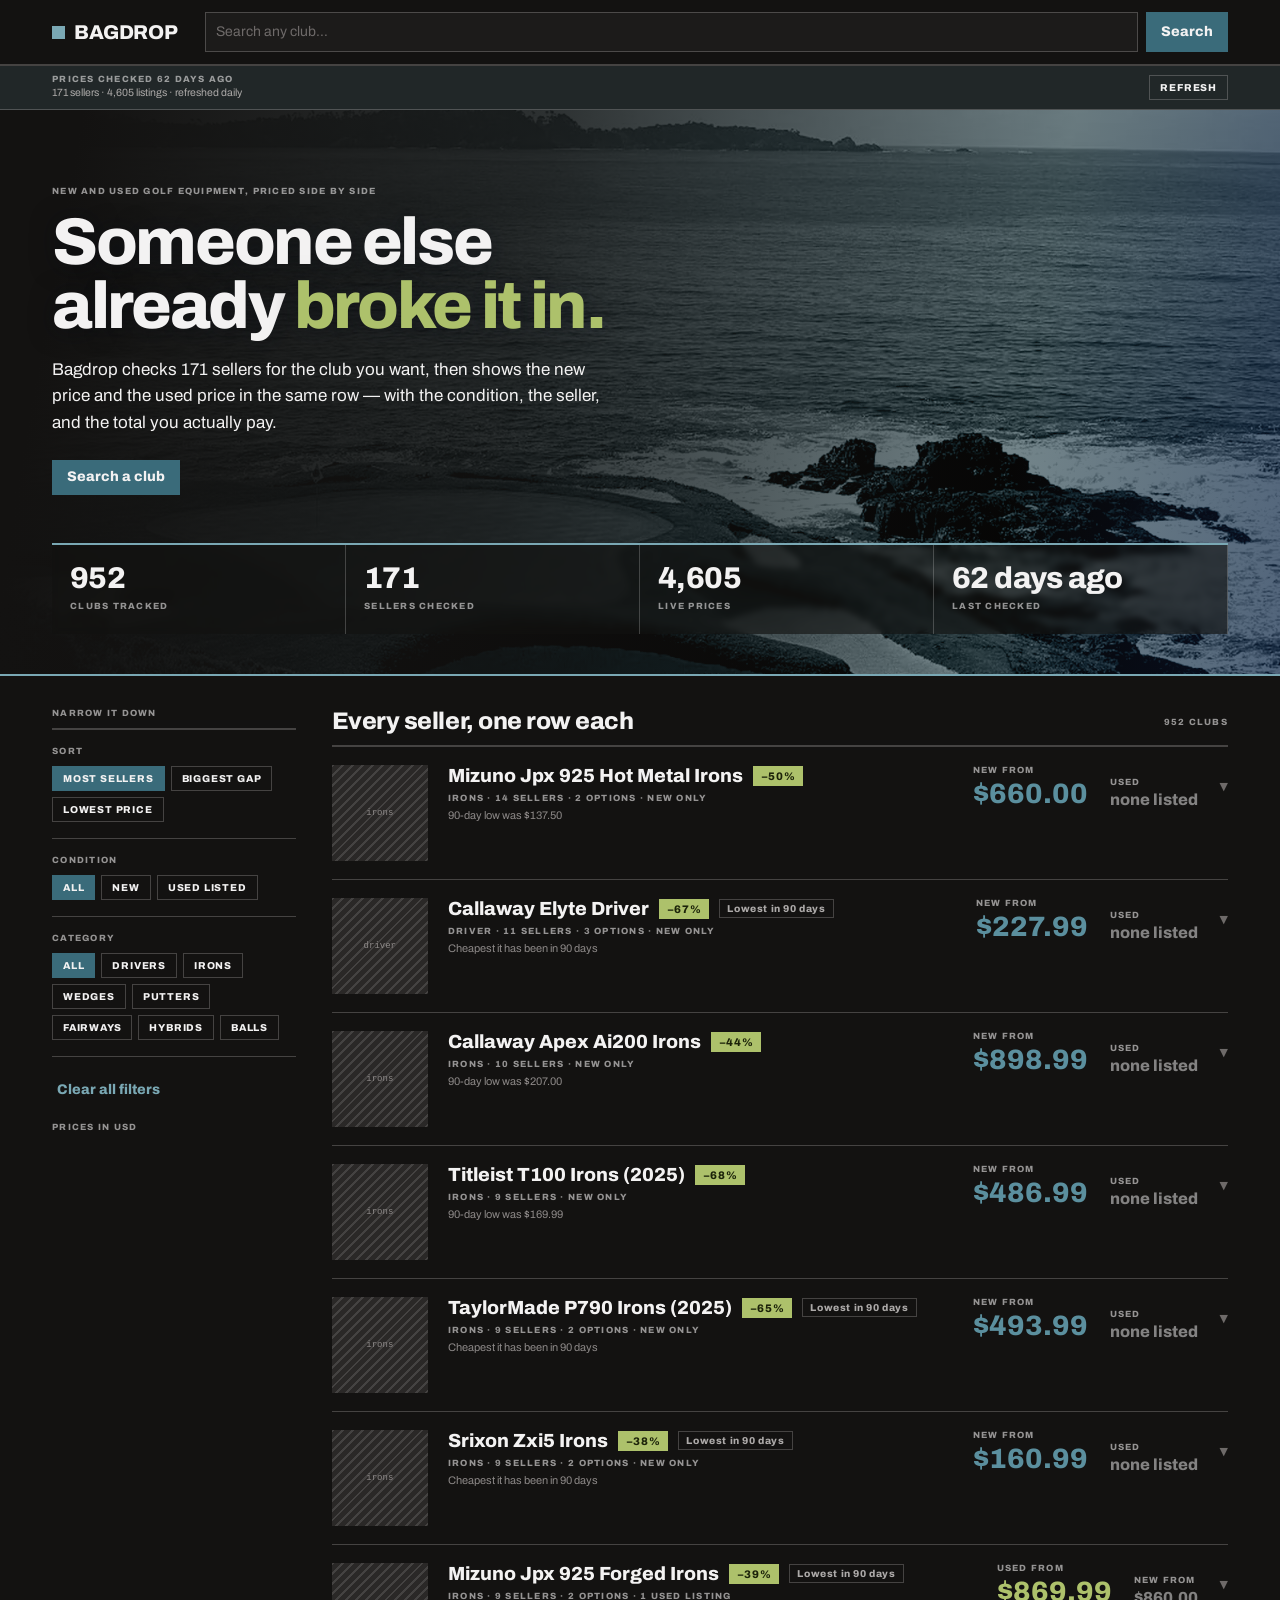
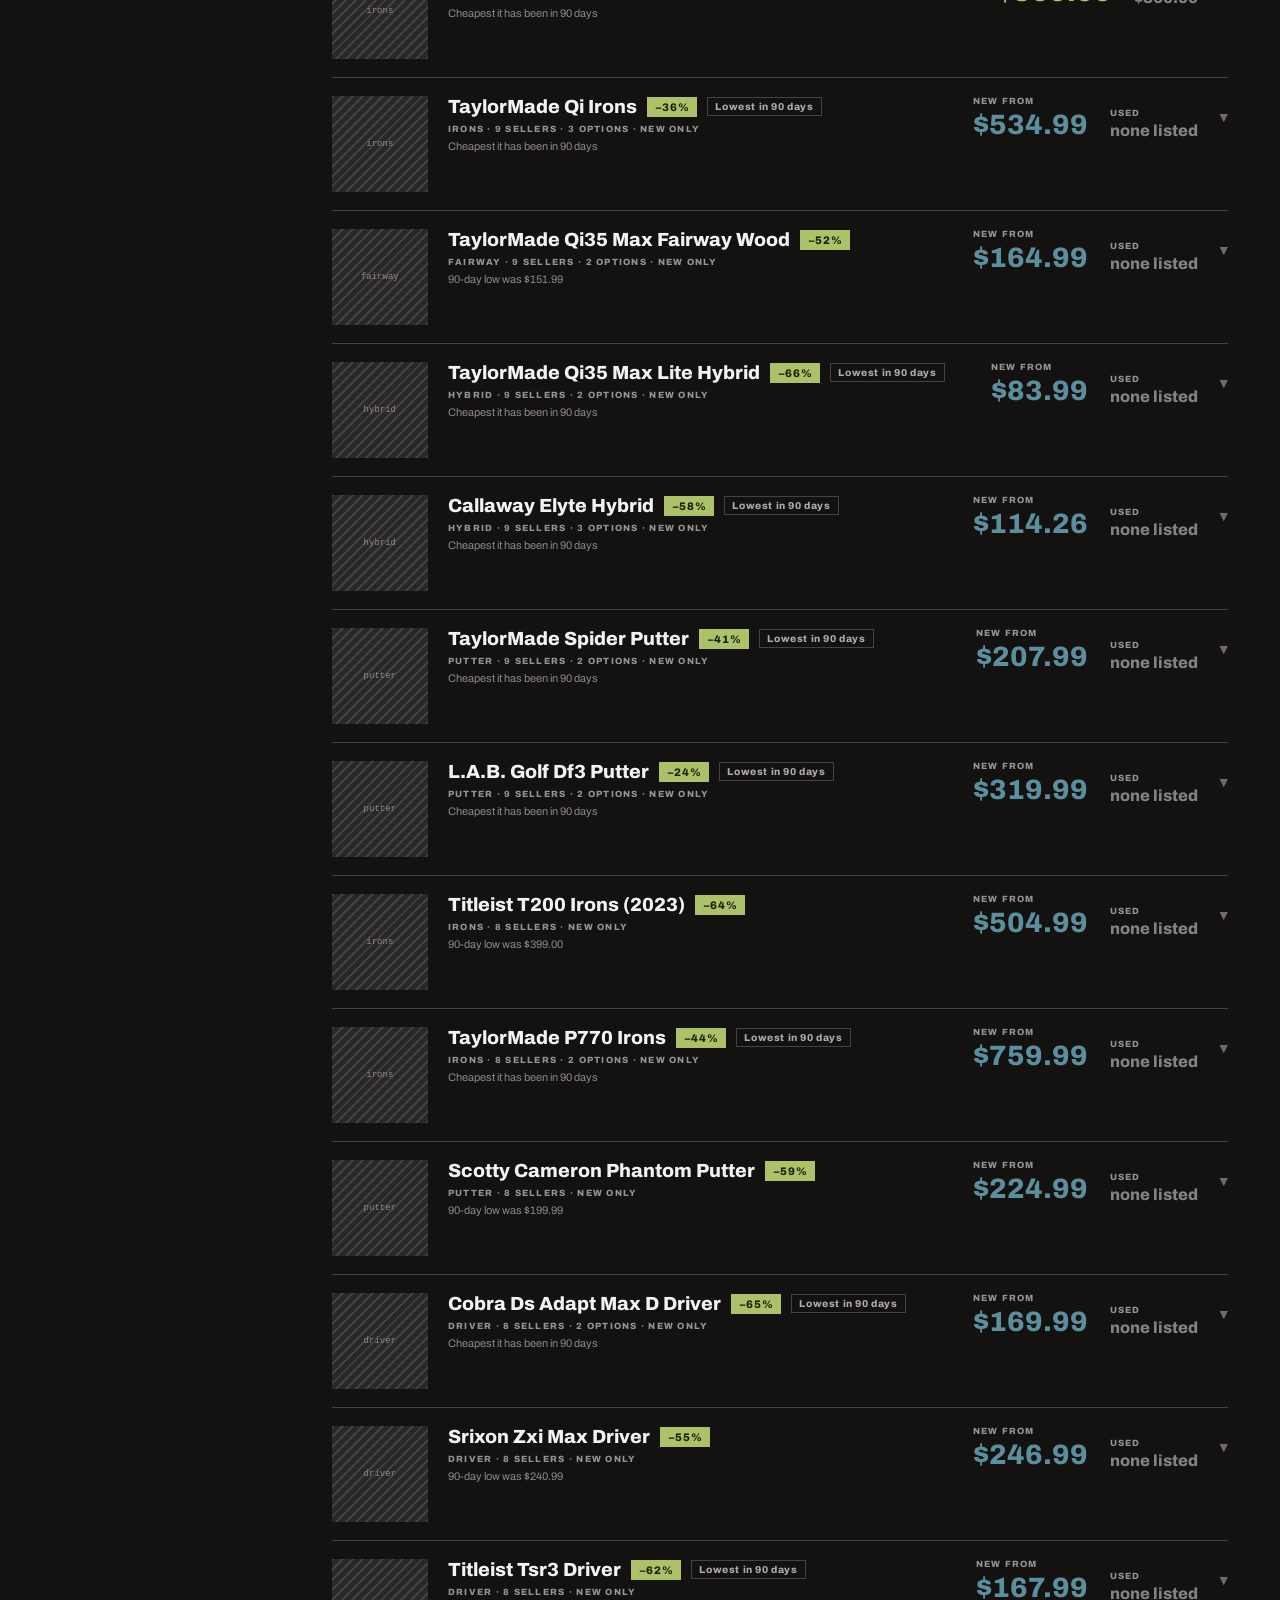
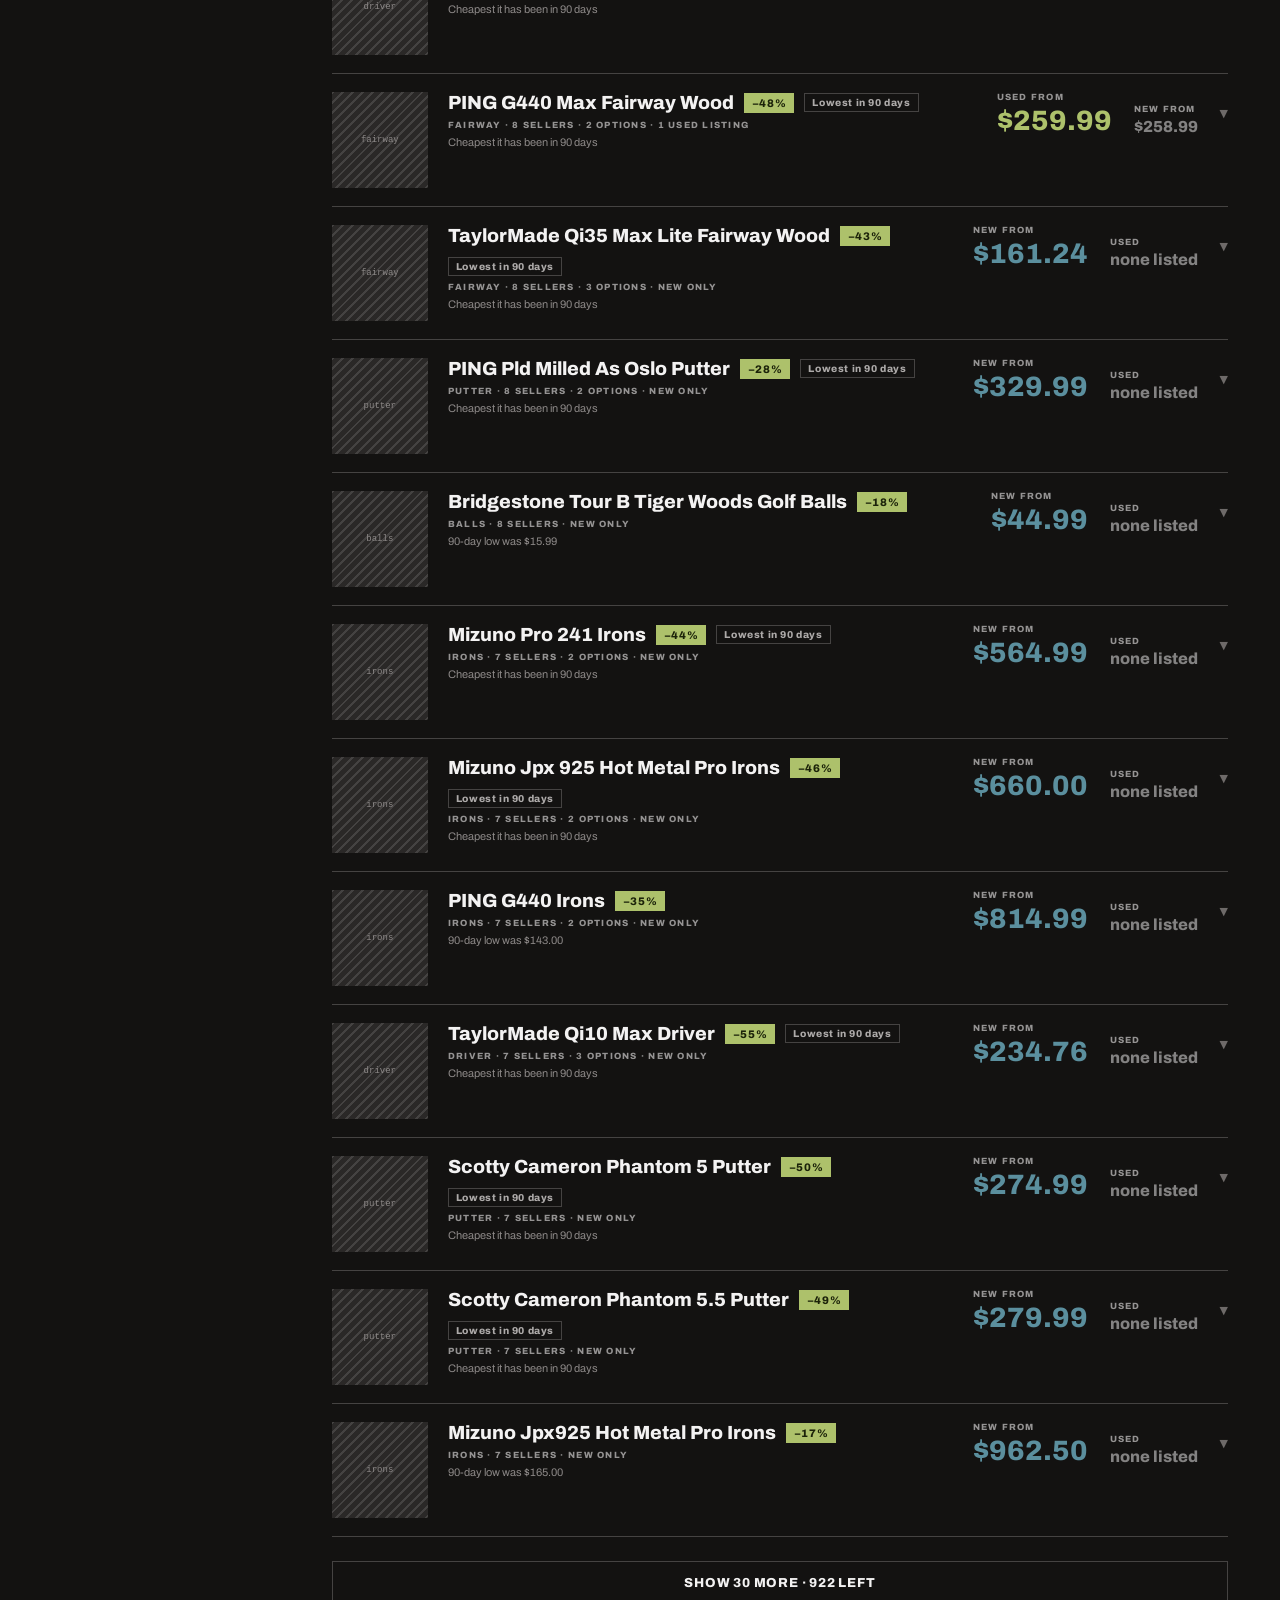
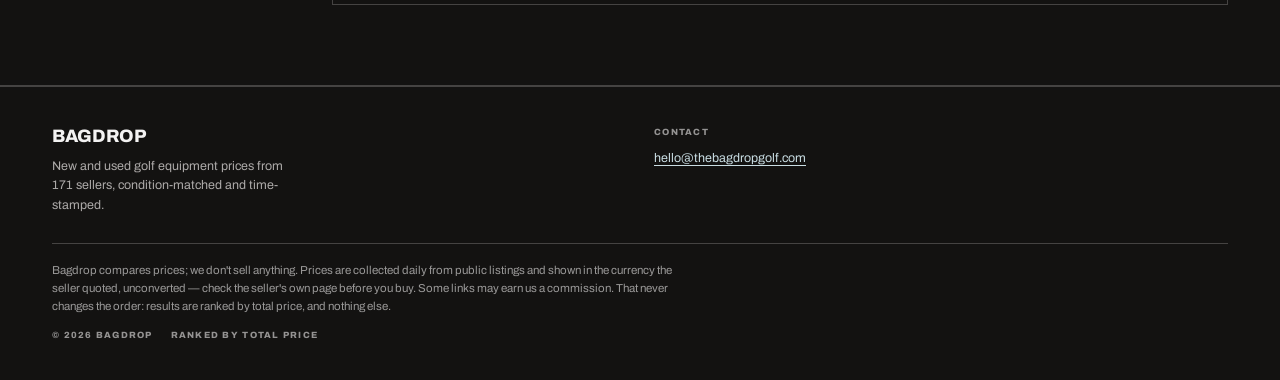
==== site/index.html @ aff677da "new files" ====
<!DOCTYPE html>
<html lang="en">
<head>
<meta charset="utf-8">
<meta name="viewport" content="width=device-width, initial-scale=1">
<title>Bagdrop — Golf club price comparison</title>
<meta name="description" content="Compare what every seller charges for the same driver, iron set, wedge or putter — new and used, ranked by the total you pay. Updated daily.">
<meta name="theme-color" content="#131211">
<link rel="canonical" href="https://thebagdropgolf.com/">
<link rel="icon" href="/favicon.svg" type="image/svg+xml">
<meta property="og:type" content="website">
<meta property="og:site_name" content="Bagdrop">
<meta property="og:url" content="https://thebagdropgolf.com/">
<meta property="og:title" content="Bagdrop — Someone else already broke it in">
<meta property="og:description" content="New and used golf club prices side by side, ranked by the total you pay. Updated daily.">
<meta name="twitter:card" content="summary">
<link rel="preconnect" href="https://fonts.googleapis.com">
<link rel="preconnect" href="https://fonts.gstatic.com" crossorigin>
<link rel="stylesheet" href="https://fonts.googleapis.com/css2?family=Archivo:wght@400;500;600;700;800&display=swap">
<style>
/* ──────────────────────────────────────────────────────────────────────────
   Bagdrop — "Modernist" design system, page-level palette.
   Ported from the Claude Design canvas: the system ships light with a red
   accent, and the page overrides every token to this dark slate set. Square
   corners throughout, Archivo 800 for anything structural.
   ────────────────────────────────────────────────────────────────────────── */
:root{
  --color-bg:#131211;
  --color-surface:#1c1b1a;
  --color-text:#f3f2f2;
  --color-divider:color-mix(in srgb,#f3f2f2 22%,transparent);

  --n100:#2a2827; --n200:#302e2d; --n300:#3b3938; --n400:#514e4d;
  --n500:#6e6a69; --n600:#8d8988; --n700:#adaaa9; --n800:#d3d0cf; --n900:#eae7e7;

  --color-accent:#7aa8b4;
  --accent-300:#27505c; --accent-400:#3a6b7a; --accent-500:#5b8f9e;
  --accent-600:#7fa9b6; --accent-800:#c9dde3;

  /* The two colours that carry meaning on every price in the site. */
  --new:#5b8f9e;
  --used:#adc16b;
  --used-100:#1e2414;
  --used-300:#4a5a24;
  --used-ink:#1b2209;

  --font:"Archivo",system-ui,-apple-system,"Helvetica Neue",Arial,sans-serif;
  --wrap:1240px;
  --pad:min(32px,5vw);
  color-scheme:dark;
}

*,*::before,*::after{box-sizing:border-box}
html{-webkit-text-size-adjust:100%}
body{
  margin:0;background:var(--color-bg);color:var(--color-text);
  font-family:var(--font);font-size:15px;line-height:1.55;font-weight:400;
  -webkit-font-smoothing:antialiased;
  display:flex;flex-direction:column;min-height:100vh;
}
h1,h2,h3{font-family:var(--font);font-weight:800;line-height:1.12;letter-spacing:-.02em;margin:0}
p{margin:0}
a{color:var(--accent-800);text-underline-offset:3px}
a:hover{color:var(--color-text)}
img{display:block;max-width:100%}
:focus{outline:none}
:focus-visible{outline:2px solid var(--color-accent);outline-offset:2px}
::selection{background:color-mix(in srgb,var(--color-accent) 30%,transparent)}
.num{font-variant-numeric:tabular-nums;font-feature-settings:"tnum" 1}
.wrap{max-width:var(--wrap);margin-inline:auto;padding-inline:var(--pad);width:100%}

/* The system's small-caps label. Used everywhere a field needs naming. */
.kick{font:800 9px var(--font);letter-spacing:.14em;text-transform:uppercase;
  color:color-mix(in srgb,#f3f2f2 58%,transparent)}

/* — buttons, chips, inputs — */
.btn{
  display:inline-flex;align-items:center;justify-content:center;gap:6px;
  cursor:pointer;text-decoration:none;font-family:var(--font);font-weight:800;
  font-size:14px;line-height:1.2;color:var(--color-text);
  background:transparent;border:1px solid transparent;padding:8px 14px;border-radius:0;
}
.btn-primary{background:var(--accent-400);color:#f3f2f2}
.btn-primary:hover{background:var(--accent-500)}
.btn-primary:active{background:var(--accent-300)}
.btn-secondary{border-color:var(--color-divider)}
.btn-secondary:hover{background:color-mix(in srgb,#f3f2f2 7%,transparent)}
.btn-ghost{color:var(--color-accent);padding-inline:4px}
.btn-ghost:hover{background:color-mix(in srgb,var(--color-accent) 10%,transparent)}

.chip{
  font:800 10px var(--font);letter-spacing:.08em;text-transform:uppercase;
  padding:6px 10px;border:1px solid var(--color-divider);cursor:pointer;
  background:transparent;color:var(--color-text);white-space:nowrap;border-radius:0;
}
.chip:hover{background:color-mix(in srgb,#f3f2f2 9%,transparent)}
.chip[aria-pressed="true"]{background:var(--accent-400);color:#f3f2f2;border-color:var(--accent-400)}

.input{
  width:100%;min-height:36px;padding:8px 10px;font:inherit;font-size:14px;
  color:var(--color-text);caret-color:var(--color-accent);background:var(--color-surface);
  border:1px solid var(--color-divider);border-radius:0;
}
.input::placeholder{color:var(--n500)}
.input:hover{border-color:color-mix(in srgb,#f3f2f2 45%,transparent)}
.input:focus-visible{border-color:var(--color-accent);outline-offset:0}

.row{display:flex;align-items:center;gap:10px}

/* — sticky header — */
.masthead{position:sticky;top:0;z-index:6;background:var(--color-bg);
  border-bottom:2px solid var(--color-divider)}
.masthead .wrap{display:flex;align-items:center;gap:min(28px,3vw);flex-wrap:wrap;min-height:64px;padding-block:10px}
.mark{display:flex;align-items:center;gap:9px;font:800 20px/1 var(--font);
  letter-spacing:-.02em;color:inherit;text-decoration:none;flex:none}
.mark span{width:13px;height:13px;background:var(--color-accent);flex:none}
.headsearch{display:flex;gap:8px;flex:1 1 min(100%,320px);min-width:0}

/* — the band that says how fresh this is — */
.syncbar{border-bottom:1px solid var(--color-divider);
  background:color-mix(in srgb,var(--color-accent) 14%,#131211)}
.syncbar .wrap{display:flex;align-items:center;gap:14px;flex-wrap:wrap;padding-block:8px}
.syncdetail{font:400 10.5px/1.4 var(--font);margin-top:2px;color:var(--n700)}

/* — hero — */
.hero{position:relative;isolation:isolate;overflow:hidden;
  border-bottom:2px solid var(--color-accent);
  padding:min(76px,9vw) 0 min(40px,5vw)}
.hero::before,.hero::after{content:"";position:absolute;inset:0}
.hero::before{z-index:-3;background-image:url("hero.webp");background-size:cover;
  background-position:50% 42%;filter:grayscale(1) contrast(1.12) brightness(.72)}
.hero::after{z-index:-2;background:#4e7a86;mix-blend-mode:color;opacity:.62}
.hero-tint{position:absolute;inset:0;z-index:-1;
  background:linear-gradient(100deg,#131211 6%,color-mix(in srgb,#131211 82%,transparent) 40%,
    color-mix(in srgb,#131211 34%,transparent) 78%,color-mix(in srgb,#0e1a3d 55%,transparent) 100%)}
.hero h1{font-size:min(66px,9vw);line-height:.98;letter-spacing:-.035em;margin:14px 0 0;
  max-width:16ch;text-wrap:pretty;text-shadow:0 2px 24px rgba(10,12,20,.55)}
.hero h1 em{font-style:normal;color:var(--used)}
.hero p.lede{font:400 min(17px,4.4vw)/1.55 var(--font);margin:18px 0 0;max-width:56ch}
.herostats{display:flex;flex-wrap:wrap;margin-top:min(48px,6vw);
  border-top:2px solid var(--color-accent);
  background:color-mix(in srgb,#131211 62%,transparent);backdrop-filter:blur(3px)}
.herostats div{flex:1 1 150px;padding:18px;border-right:1px solid var(--color-divider)}
.herostats b{display:block;font:800 min(30px,6vw)/1 var(--font);letter-spacing:-.02em}
.herostats .kick{margin-top:7px}

/* — two columns: filters, then the feed — */
.columns{display:flex;flex-wrap:wrap;gap:min(36px,4vw);padding-block:min(32px,4vw)}
.side{flex:1 1 240px;max-width:100%}
.feed{flex:99 1 min(100%,520px);min-width:0}
.sidehead{padding-bottom:10px;border-bottom:2px solid var(--color-divider)}
.sideblock{padding:16px 0;border-bottom:1px solid var(--color-divider)}
.sideblock .row{gap:6px;flex-wrap:wrap;margin-top:10px}
.feedhead{display:flex;align-items:center;gap:12px;padding-bottom:10px;
  border-bottom:2px solid var(--color-divider);flex-wrap:wrap}
.feedhead h2{font-size:min(24px,5.5vw);letter-spacing:-.02em}
.feedhead .kick{margin-left:auto}

/* — one club in the feed — */
.club{border-bottom:1px solid var(--color-divider)}
.clubhead{display:flex;gap:min(20px,2.5vw);align-items:flex-start;flex-wrap:wrap;
  width:100%;text-align:left;background:none;border:0;color:inherit;
  padding:18px 0;cursor:pointer;font:inherit}
.clubhead:hover{background:color-mix(in srgb,var(--color-accent) 7%,transparent)}
.shot{width:96px;height:96px;flex:none;background:var(--n100);
  display:flex;align-items:center;justify-content:center;overflow:hidden}
.shot img{width:100%;height:100%;object-fit:contain;padding:6px;filter:grayscale(1) contrast(1.08)}
.shot.empty{background-image:repeating-linear-gradient(135deg,
  color-mix(in srgb,#f3f2f2 13%,transparent) 0 2px,transparent 2px 7px)}
.shot .ph{display:none;font:400 9px ui-monospace,Menlo,monospace;color:var(--n600)}
.shot.empty .ph{display:block}
.shot.empty img{display:none}
.clubmain{flex:1 1 200px;min-width:0}
.clubname{font:800 min(19px,4.6vw)/1.15 var(--font)}
.cut{font:800 11px var(--font);letter-spacing:.06em;padding:4px 8px;
  background:var(--used);color:var(--used-ink);flex:none}
.flagpill{font:800 10px var(--font);letter-spacing:.06em;padding:3px 7px;
  border:1px solid var(--color-divider);color:var(--n700);flex:none}
.clubnote{font:400 11px/1.4 var(--font);margin-top:10px;color:var(--n600)}
.clubprices{display:flex;flex:0 1 auto;gap:22px;align-items:flex-end}
.clubprices > span{display:flex;flex-direction:column}
.clubprices .kick{display:block}
.clubprices b{display:block;font:800 min(28px,6vw)/1 var(--font);margin-top:5px}
.clubprices .alt{display:block;font:800 16px/1 var(--font);margin-top:5px;opacity:.5}
.is-new{color:var(--new)}
.is-used{color:var(--used)}
.chev{margin-left:auto;align-self:center;color:var(--n500);font-size:11px}

/* — the offer tables inside an open club — */
.detail{border-top:1px solid var(--color-divider);background:var(--color-surface);
  margin-bottom:18px}
.variant + .variant{border-top:1px solid var(--color-divider)}
.vhead{display:flex;align-items:baseline;justify-content:space-between;gap:12px;
  padding:10px 14px;background:color-mix(in srgb,#f3f2f2 4%,transparent)}
.vspec{font:800 12px var(--font);letter-spacing:-.005em}
.vspec.unstated{font-weight:500;color:var(--n600);font-style:italic}
.scroller{overflow-x:auto}
table{border-collapse:collapse;width:100%;min-width:560px;font-size:14px}
th,td{text-align:left;padding:10px 14px;border-bottom:1px solid var(--color-divider)}
tbody tr:last-child td{border-bottom:0}
th{font:800 11px var(--font);letter-spacing:.08em;text-transform:uppercase;color:var(--n600);
  border-bottom:2px solid var(--color-divider)}
th.r,td.r{text-align:right}
.seller{font-weight:600}
.cond{font-size:12px;color:var(--n600)}
.total{font-weight:800;white-space:nowrap}
.ship{font-size:11px;color:var(--n600)}
tr.best td{background:var(--used-100)}
tr.best{box-shadow:inset 2px 0 0 var(--used)}
tr.susp td{opacity:.5}
.flag{display:inline-block;font:800 9px var(--font);letter-spacing:.06em;
  text-transform:uppercase;color:var(--n700);border:1px solid var(--n400);
  padding:2px 6px;margin-left:8px;white-space:nowrap}
.go{display:inline-block;font:800 12px var(--font);text-decoration:none;
  color:#f3f2f2;background:var(--accent-400);padding:7px 14px;white-space:nowrap}
.go:hover{background:var(--accent-500);color:#f3f2f2}
.foot-note{padding:11px 14px;font-size:11.5px;color:var(--n600);
  border-top:1px solid var(--color-divider)}

.more{display:block;width:100%;margin-top:24px;padding:14px;
  font:800 13px var(--font);letter-spacing:.06em;text-transform:uppercase;
  background:transparent;color:var(--color-text);border:1px solid var(--color-divider);
  cursor:pointer}
.more:hover{background:color-mix(in srgb,#f3f2f2 7%,transparent)}

.state{padding:36px 0}
.state h2{font-size:20px}
.state p{color:var(--n600);font-size:14px;margin-top:8px;max-width:52ch}

/* — footer — */
footer{border-top:2px solid var(--color-divider);background:var(--color-bg);
  margin-top:min(48px,6vw)}
footer .wrap{padding-block:min(40px,5vw)}
.footgrid{display:grid;grid-template-columns:repeat(auto-fit,minmax(min(100%,180px),1fr));gap:28px}
.footbrand{font:800 18px/1 var(--font);letter-spacing:-.02em}
.footbrand + p{font-size:12.5px;margin-top:12px;max-width:34ch;color:var(--n700)}
.legal{border-top:1px solid var(--color-divider);margin-top:28px;padding-top:18px}
.legal p{font-size:11.5px;max-width:92ch;color:color-mix(in srgb,#f3f2f2 60%,transparent)}
.legal .row{gap:18px;margin-top:14px;flex-wrap:wrap}

#sidetoggle{display:none}
@media (max-width:760px){
  /* On a phone the filter column is about a screen and a half of chips before
     a single club appears. Collapse it behind a toggle so the results are the
     first thing on the page, which is what people came for. */
  #sidetoggle{display:block;width:100%;margin-bottom:4px}
  .side{order:2}
  .feed{order:1}
  .side .sidehead{display:none}
  .side[data-collapsed="1"] .sideblock{display:none}
}
@media (max-width:620px){
  .clubprices{width:100%;gap:18px}
  .chev{display:none}
  th,td{padding:9px 12px}
}
@media (prefers-reduced-motion:reduce){*{transition-duration:.01ms!important;animation-duration:.01ms!important}}
</style>
</head>
<body>

<header class="masthead">
  <div class="wrap">
    <a class="mark" href="/"><span></span>BAGDROP</a>
    <form class="headsearch" id="search" role="search">
      <label for="q" style="position:absolute;left:-9999px">Search for a club</label>
      <input class="input" type="search" id="q" placeholder="Search any club…"
             autocomplete="off" enterkeyhint="search">
      <button class="btn btn-primary" type="submit" style="flex:none">Search</button>
    </form>
  </div>
</header>

<div class="syncbar">
  <div class="wrap">
    <div style="flex:1 1 260px;min-width:0">
      <div class="kick" id="syncline">Loading prices…</div>
      <div class="syncdetail" id="syncdetail">&nbsp;</div>
    </div>
    <button class="chip" type="button" id="refresh">Refresh</button>
  </div>
</div>

<section class="hero">
  <div class="hero-tint"></div>
  <div class="wrap">
    <div class="kick">New and used golf equipment, priced side by side</div>
    <h1>Someone else already <em>broke it in.</em></h1>
    <p class="lede" id="herolede">Bagdrop checks every seller it can reach for the club
    you want, then shows the new price and the used price in the same row — with the
    condition, the seller, and the total you actually pay.</p>
    <div class="row" style="gap:10px;margin-top:24px;flex-wrap:wrap">
      <button class="btn btn-primary" type="button" id="tosearch">Search a club</button>
    </div>
    <div class="herostats" id="herostats"></div>
  </div>
</section>

<main class="wrap">
  <div class="columns">

    <div class="side" id="side">
      <button class="chip" type="button" id="sidetoggle" aria-expanded="false">Filters</button>
      <div class="kick sidehead">Narrow it down</div>

      <div class="sideblock">
        <div class="kick">Sort</div>
        <div class="row" id="sorts">
          <button class="chip" type="button" data-sort="sellers" aria-pressed="true">Most sellers</button>
          <button class="chip" type="button" data-sort="saving" aria-pressed="false">Biggest gap</button>
          <button class="chip" type="button" data-sort="price" aria-pressed="false">Lowest price</button>
        </div>
      </div>

      <div class="sideblock">
        <div class="kick">Condition</div>
        <div class="row" id="conds">
          <button class="chip" type="button" data-cond="" aria-pressed="true">All</button>
          <button class="chip" type="button" data-cond="new" aria-pressed="false">New</button>
          <button class="chip" type="button" data-cond="used" aria-pressed="false">Used listed</button>
        </div>
      </div>

      <div class="sideblock">
        <div class="kick">Category</div>
        <div class="row" id="filters">
          <button class="chip" type="button" data-type="" aria-pressed="true">All</button>
          <button class="chip" type="button" data-type="driver" aria-pressed="false">Drivers</button>
          <button class="chip" type="button" data-type="iron_set" aria-pressed="false">Irons</button>
          <button class="chip" type="button" data-type="wedge" aria-pressed="false">Wedges</button>
          <button class="chip" type="button" data-type="putter" aria-pressed="false">Putters</button>
          <button class="chip" type="button" data-type="fairway_wood" aria-pressed="false">Fairways</button>
          <button class="chip" type="button" data-type="hybrid" aria-pressed="false">Hybrids</button>
          <button class="chip" type="button" data-type="golf_balls" aria-pressed="false">Balls</button>
        </div>
      </div>

      <div class="sideblock" style="border-bottom:0">
        <button class="btn btn-ghost" type="button" id="clear">Clear all filters</button>
        <div class="kick" id="currency" style="margin-top:14px"></div>
      </div>
    </div>

    <div class="feed">
      <div class="feedhead">
        <h2 id="feedtitle">Every seller, one row each</h2>
        <div class="kick" id="heading">&nbsp;</div>
      </div>
      <div id="results"></div>
      <button class="more" type="button" id="more" hidden></button>
    </div>

  </div>
</main>

<footer>
  <div class="wrap">
    <div class="footgrid">
      <div>
        <div class="footbrand">BAGDROP</div>
        <p id="footblurb">New and used golf equipment prices, condition-matched and
        time-stamped.</p>
      </div>
      <div>
        <div class="kick">Contact</div>
        <div style="margin-top:12px;font-size:12.5px">
          <a href="mailto:hello@thebagdropgolf.com">hello@thebagdropgolf.com</a>
        </div>
      </div>
    </div>
    <div class="legal">
      <p>Bagdrop compares prices; we don't sell anything. Prices are collected daily
      from public listings and shown in the currency the seller quoted, unconverted —
      check the seller's own page before you buy. Some links may earn us a commission.
      That never changes the order: results are ranked by total price, and nothing else.</p>
      <div class="row">
        <span class="kick">&copy; 2026 Bagdrop</span>
        <span class="kick">Ranked by total price</span>
      </div>
    </div>
  </div>
</footer>

<script>
(function () {
  "use strict";

  var results   = document.getElementById("results");
  var qInput    = document.getElementById("q");
  var filters   = document.getElementById("filters");
  var sorts     = document.getElementById("sorts");
  var conds     = document.getElementById("conds");
  var headEl    = document.getElementById("heading");
  var moreBtn   = document.getElementById("more");
  var formEl    = document.getElementById("search");
  var syncLine  = document.getElementById("syncline");
  var syncDet   = document.getElementById("syncdetail");
  var statsEl   = document.getElementById("herostats");
  var curEl     = document.getElementById("currency");
  var titleEl   = document.getElementById("feedtitle");

  var DATA = null;
  var typeFilter = "";
  var condFilter = "";
  var sortBy = "sellers";
  var open = {};   // club id -> expanded

  // Rendering every club with its photo at once is slow on a phone and buries
  // everything below the list. Show a page at a time.
  var PAGE = 30;
  var shown = PAGE;

  // Default order is by how many sellers we compared, not by the size of the
  // saving. The biggest gaps are also where a mismatched listing is most likely
  // to be hiding, and the page should lead with the numbers we trust most.
  var SORTS = {
    sellers: function (a, b) { return b.sellers - a.sellers || b.spread - a.spread; },
    saving:  function (a, b) { return b.spread - a.spread; },
    price:   function (a, b) { return a.best - b.best; }
  };

  var TYPE_PLURAL = {
    driver: "drivers", fairway_wood: "fairway woods", hybrid: "hybrids",
    iron_set: "iron sets", wedge: "wedges", putter: "putters", golf_balls: "balls"
  };

  var TYPE_LABEL = {
    driver: "Driver", fairway_wood: "Fairway", hybrid: "Hybrid",
    iron_set: "Irons", single_iron: "Iron", wedge: "Wedge",
    putter: "Putter", golf_balls: "Balls"
  };

  // Currency of the data as a whole. MIXED means the feed returned more than
  // one, so every figure has to name its own rather than trusting a single
  // label at the top of the page.
  var SITE_CURRENCY = "USD";
  var MIXED = false;

  var CURRENCY_NAME = {
    USD: "US dollars", CAD: "Canadian dollars", GBP: "pounds sterling",
    EUR: "euros", AUD: "Australian dollars", NZD: "New Zealand dollars",
    JPY: "yen"
  };

  // Intl does the disambiguating for us: a reader in Canada looking at US
  // prices sees "US$1,099.00", a reader in the States sees "$1,099.00". When
  // the data holds several currencies nobody gets a bare symbol.
  var fmtCache = {};
  function formatter(cur) {
    var display = MIXED ? "code" : "narrowSymbol";
    var key = cur + "|" + display;
    if (!(key in fmtCache)) {
      try {
        fmtCache[key] = new Intl.NumberFormat(undefined, {
          style: "currency", currency: cur, currencyDisplay: display,
          minimumFractionDigits: 2, maximumFractionDigits: 2
        });
      } catch (e) {
        fmtCache[key] = null;   // unknown code, or an old browser
      }
    }
    return fmtCache[key];
  }

  function money(n, cur) {
    if (n === null || n === undefined) return "—";
    var c = cur || SITE_CURRENCY;
    var f = formatter(c);
    if (f) return f.format(n);
    return (MIXED ? c + " " : "$") + n.toFixed(2);
  }

  function esc(s) {
    return String(s === null || s === undefined ? "" : s)
      .replace(/&/g, "&amp;").replace(/</g, "&lt;").replace(/>/g, "&gt;")
      .replace(/"/g, "&quot;");
  }

  function ago(iso) {
    var then = new Date(iso);
    if (isNaN(then)) return "";
    var mins = Math.round((Date.now() - then.getTime()) / 60000);
    if (mins < 2) return "just now";
    if (mins < 60) return mins + " min ago";
    var hrs = Math.round(mins / 60);
    if (hrs < 24) return hrs + (hrs === 1 ? " hour ago" : " hours ago");
    var days = Math.round(hrs / 24);
    return days + (days === 1 ? " day ago" : " days ago");
  }

  function emptyState(title, body) {
    results.innerHTML = '<div class="state"><h2>' + title + '</h2><p>' + body + '</p></div>';
  }

  function conditionText(o) {
    if (o.condition === "new") return "New";
    var base = o.condition === "open_box" ? "Open box"
             : o.condition === "refurbished" ? "Refurbished"
             : o.condition === "demo" ? "Demo" : "Used";
    return o.grade ? base + " · " + o.grade : base;
  }

  function currencyWords(code) { return CURRENCY_NAME[code] || code; }

  function flagText(o) {
    if (!o.suspect) return "";
    var why = o.suspect_reason === "currency"
      ? "Priced in " + (o.currency || "another currency")
      : "Not comparable";
    return '<span class="flag">' + esc(why) + '</span>';
  }

  // --- filtering, sorting, paging ------------------------------------------

  function currentQuery() { return qInput.value.trim(); }

  function matching() {
    var q = currentQuery().toLowerCase();
    var words = q ? q.split(/\s+/) : [];
    var list = DATA.clubs.filter(function (c) {
      if (typeFilter && c.type !== typeFilter) return false;
      if (condFilter === "used" && (c.used_from === null || c.used_from === undefined)) return false;
      if (condFilter === "new" && (c.new_from === null || c.new_from === undefined)) return false;
      if (!words.length) return true;
      var hay = (c.name + " " + (c.brand || "") + " " + (c.model || "")).toLowerCase();
      return words.every(function (w) { return hay.indexOf(w) !== -1; });
    });
    return list.slice().sort(SORTS[sortBy] || SORTS.sellers);
  }

  function headingText(n) {
    var noun = typeFilter ? (TYPE_PLURAL[typeFilter] || "clubs") : (n === 1 ? "club" : "clubs");
    if (typeFilter && n === 1) noun = noun.replace(/s$/, "");
    return n + " " + noun;
  }

  // --- rendering -----------------------------------------------------------

  function offerRows(v) {
    // The highlighted row is the best offer we can stand behind, which is not
    // always the cheapest one on the table.
    var best = null;
    for (var b = 0; b < v.offers.length; b++) {
      if (!v.offers[b].suspect) { best = v.offers[b]; break; }
    }

    var html = "";
    for (var i = 0; i < v.offers.length; i++) {
      var o = v.offers[i];
      var cls = o.condition === "new" ? "is-new" : "is-used";
      var ship = o.shipping === null || o.shipping === undefined
        ? '<span class="ship">+ shipping unknown</span>'
        : (o.shipping > 0
            ? '<span class="ship">incl. ' + money(o.shipping, o.currency) + ' shipping</span>'
            : '<span class="ship">free shipping</span>');
      var rowCls = o === best ? "best" : (o.suspect ? "susp" : "");

      html +=
        '<tr' + (rowCls ? ' class="' + rowCls + '"' : '') + '>' +
          '<td><span class="seller">' + esc(o.retailer) + '</span></td>' +
          '<td><span class="cond">' + conditionText(o) + '</span>' + flagText(o) + '</td>' +
          '<td class="r"><span class="total ' + cls + ' num">' + money(o.total, o.currency) +
            '</span><br>' + ship + '</td>' +
          '<td class="r"><a class="go" href="' + esc(o.url) +
            '" target="_blank" rel="nofollow noopener sponsored">View</a></td>' +
        '</tr>';
    }
    return html;
  }

  function variantBlock(v, showHead, currency) {
    // Half of all listings never state a loft or a flex. Worth saying plainly:
    // the row is still a real comparison, it just covers every fitting rather
    // than one.
    var head = "";
    if (showHead) {
      var label = v.label
        ? '<span class="vspec">' + esc(v.label) + '</span>'
        : '<span class="vspec unstated">Spec not stated</span>';
      head = '<div class="vhead">' + label +
        '<span class="kick num">' + v.retailers +
        (v.retailers === 1 ? " seller" : " sellers") + '</span></div>';
    }

    return '<div class="variant">' + head +
      '<div class="scroller"><table>' +
        '<thead><tr><th scope="col">Seller</th><th scope="col">Condition</th>' +
        '<th scope="col" class="r">Total' +
        (MIXED ? "" : " (" + esc(v.currency || currency || SITE_CURRENCY) + ")") +
        '</th><th scope="col" class="r"></th></tr></thead>' +
        '<tbody>' + offerRows(v) + '</tbody></table></div>' +
      '</div>';
  }

  // The badge already shows the gap, so spend this line on something it
  // cannot: where today's price sits against the 90 days we have recorded.
  function noteFor(c) {
    if (c.is_low) return "Cheapest it has been in 90 days";
    if (c.lowest_90d !== null && c.lowest_90d !== undefined && c.lowest_90d < c.best) {
      return "90-day low was " + money(c.lowest_90d, c.currency);
    }
    if (c.spread >= 1) {
      return money(c.spread, c.currency) + " between the cheapest and dearest seller " +
             "of the same fitting";
    }
    return "Prices close together across sellers";
  }

  function card(c) {
    var isOpen = !!open[c.id];

    var usedCount = 0;
    for (var i = 0; i < c.variants.length; i++) {
      for (var j = 0; j < c.variants[i].offers.length; j++) {
        var o = c.variants[i].offers[j];
        if (o.condition !== "new" && !o.suspect) usedCount++;
      }
    }

    var spec = [TYPE_LABEL[c.type] || "Club",
                c.sellers + (c.sellers === 1 ? " seller" : " sellers")];
    if (c.variant_count > 1) spec.push(c.variant_count + " options");
    spec.push(usedCount ? usedCount + " used listing" + (usedCount === 1 ? "" : "s")
                        : "new only");

    // The design leads with a price cut. Only claim one when the gap is real
    // and measured within a single fitting — see the export for why.
    var cut = c.spread_pct >= 10
      ? '<span class="cut num">−' + Math.round(c.spread_pct) + '%</span>' : "";
    var low = c.is_low ? '<span class="flagpill">Lowest in 90 days</span>' : "";

    var ph = '<span class="ph">' + esc((TYPE_LABEL[c.type] || "club").toLowerCase()) + '</span>';
    var shot = c.image
      ? '<span class="shot"><img src="' + esc(c.image) + '" alt="" loading="lazy" ' +
        'decoding="async" referrerpolicy="no-referrer">' + ph + '</span>'
      : '<span class="shot empty">' + ph + '</span>';

    // Lead with whichever price someone can actually act on. A used price is
    // the story when there is one; otherwise the new price is not a fallback,
    // it is the answer.
    var leadLabel, leadVal, leadCls, altLabel, altVal;
    if (c.used_from !== null && c.used_from !== undefined) {
      leadLabel = "used from"; leadVal = c.used_from; leadCls = "is-used";
      altLabel = "new from"; altVal = c.new_from;
    } else {
      leadLabel = "new from"; leadVal = c.new_from; leadCls = "is-new";
      altLabel = "used"; altVal = null;
    }

    var prices =
      '<span class="clubprices">' +
        '<span><span class="kick">' + leadLabel + '</span>' +
          '<b class="' + leadCls + ' num">' + money(leadVal, c.currency) + '</b></span>' +
        '<span><span class="kick">' + altLabel + '</span>' +
          (altVal !== null && altVal !== undefined
            ? '<span class="alt num">' + money(altVal, c.currency) + '</span>'
            : '<span class="alt">none listed</span>') + '</span>' +
        '<span class="chev">' + (isOpen ? "▲" : "▼") + '</span>' +
      '</span>';

    var body = "";
    if (isOpen) {
      var showHeads = c.variants.length > 1;
      for (var k = 0; k < c.variants.length; k++) {
        body += variantBlock(c.variants[k], showHeads, c.currency);
      }
      body =
        '<div class="detail">' + body +
        '<div class="foot-note">Totals include shipping where the seller states it, in ' +
        esc(currencyWords(c.currency || SITE_CURRENCY)) + '. ' +
        (c.variant_count > 1
          ? 'Each option is priced separately, because a different loft or flex is a ' +
            'different club. ' : "") +
        'Dimmed rows are listings we could not compare like for like, so they are left ' +
        'out of the figures above.</div></div>';
    }

    return '' +
      '<article class="club">' +
        '<button class="clubhead" type="button" data-id="' + esc(c.id) +
          '" aria-expanded="' + isOpen + '">' +
          shot +
          '<span class="clubmain">' +
            '<span class="row" style="gap:10px;flex-wrap:wrap">' +
              '<span class="clubname">' + esc(c.name) + '</span>' + cut + low +
            '</span>' +
            '<span class="kick" style="display:block;margin-top:6px">' +
              esc(spec.join(" · ")) + '</span>' +
            '<span class="clubnote">' + esc(noteFor(c)) + '</span>' +
          '</span>' +
          prices +
        '</button>' + body +
      '</article>';
  }

  function render() {
    if (!DATA) return;
    var list = matching();
    headEl.textContent = list.length ? headingText(list.length) : "no matches";
    titleEl.textContent = currentQuery()
      ? "Results for “" + currentQuery() + "”"
      : (sortBy === "saving" ? "Today's biggest price gaps" : "Every seller, one row each");

    if (!list.length) {
      moreBtn.hidden = true;
      emptyState("Nothing matched that.",
        "Try a brand or a model name — &ldquo;Ping&rdquo;, &ldquo;TSR&rdquo;, " +
        "&ldquo;Pro V1&rdquo; — or clear the filters.");
      return;
    }

    results.innerHTML = list.slice(0, shown).map(card).join("");

    var left = list.length - shown;
    moreBtn.hidden = left <= 0;
    if (left > 0) moreBtn.textContent = "Show " + Math.min(PAGE, left) + " more · " + left + " left";
  }

  // Search, filter and sort live in the address bar, so a result can be shared
  // as a link and the back button does what people expect.
  function writeURL() {
    var u = new URLSearchParams();
    var q = currentQuery();
    if (q) u.set("q", q);
    if (typeFilter) u.set("type", typeFilter);
    if (condFilter) u.set("cond", condFilter);
    if (sortBy !== "sellers") u.set("sort", sortBy);
    var s = u.toString();
    history.replaceState(null, "", s ? "?" + s : location.pathname);
  }

  function press(group, attr, value) {
    Array.prototype.forEach.call(group.querySelectorAll(".chip"), function (b) {
      b.setAttribute("aria-pressed",
        (b.getAttribute(attr) || "") === value ? "true" : "false");
    });
  }

  function readURL() {
    var u = new URLSearchParams(location.search);
    qInput.value = u.get("q") || "";
    var t = u.get("type") || "";
    typeFilter = TYPE_PLURAL[t] ? t : "";
    var c = u.get("cond") || "";
    condFilter = (c === "new" || c === "used") ? c : "";
    var s = u.get("sort") || "sellers";
    sortBy = SORTS[s] ? s : "sellers";
    press(filters, "data-type", typeFilter);
    press(conds, "data-cond", condFilter);
    press(sorts, "data-sort", sortBy);
  }

  // Any change to what is being looked at starts again from the top page.
  function refresh() {
    shown = PAGE;
    writeURL();
    render();
  }

  // --- events --------------------------------------------------------------

  // A dead image URL should degrade to the hatched tile, not a broken icon.
  // `error` does not bubble, hence the capture phase.
  results.addEventListener("error", function (e) {
    var img = e.target;
    if (img && img.tagName === "IMG") {
      var tile = img.parentNode;
      if (tile && tile.classList) tile.classList.add("empty");
    }
  }, true);

  results.addEventListener("click", function (e) {
    var btn = e.target.closest(".clubhead");
    if (!btn) return;
    var id = btn.getAttribute("data-id");
    open[id] = !open[id];
    render();
  });

  filters.addEventListener("click", function (e) {
    var btn = e.target.closest(".chip");
    if (!btn) return;
    typeFilter = btn.getAttribute("data-type") || "";
    press(filters, "data-type", typeFilter);
    refresh();
  });

  conds.addEventListener("click", function (e) {
    var btn = e.target.closest(".chip");
    if (!btn) return;
    condFilter = btn.getAttribute("data-cond") || "";
    press(conds, "data-cond", condFilter);
    refresh();
  });

  sorts.addEventListener("click", function (e) {
    var btn = e.target.closest(".chip");
    if (!btn) return;
    sortBy = btn.getAttribute("data-sort") || "sellers";
    press(sorts, "data-sort", sortBy);
    refresh();
  });

  document.getElementById("clear").addEventListener("click", function () {
    qInput.value = ""; typeFilter = ""; condFilter = ""; sortBy = "sellers";
    press(filters, "data-type", ""); press(conds, "data-cond", "");
    press(sorts, "data-sort", "sellers");
    refresh();
  });

  moreBtn.addEventListener("click", function () { shown += PAGE; render(); });

  document.getElementById("refresh").addEventListener("click", function () {
    location.reload();
  });

  document.getElementById("tosearch").addEventListener("click", function () {
    qInput.focus();
    qInput.scrollIntoView({ behavior: "smooth", block: "center" });
  });

  // Collapsed by default on a phone, always open on a wider screen. Re-checked
  // on resize so rotating the handset does not leave it in the wrong state.
  var side = document.getElementById("side");
  var sideToggle = document.getElementById("sidetoggle");
  var narrow = window.matchMedia("(max-width:760px)");

  function syncSide() {
    if (!narrow.matches) {
      side.removeAttribute("data-collapsed");
      sideToggle.setAttribute("aria-expanded", "true");
      return;
    }
    var openNow = side.getAttribute("data-collapsed") !== "1";
    sideToggle.setAttribute("aria-expanded", String(openNow));
  }

  sideToggle.addEventListener("click", function () {
    side.setAttribute("data-collapsed", side.getAttribute("data-collapsed") === "1" ? "0" : "1");
    syncSide();
  });
  if (narrow.addEventListener) narrow.addEventListener("change", syncSide);
  if (narrow.matches) side.setAttribute("data-collapsed", "1");
  syncSide();

  var timer;
  qInput.addEventListener("input", function () {
    clearTimeout(timer);
    timer = setTimeout(refresh, 140);
  });

  // Pressing Enter should put the results in view and the keyboard away, not
  // submit a form to nowhere.
  formEl.addEventListener("submit", function (e) {
    e.preventDefault();
    clearTimeout(timer);
    refresh();
    qInput.blur();
    document.querySelector(".feedhead").scrollIntoView({ behavior: "smooth", block: "start" });
  });

  readURL();

  // --- load ----------------------------------------------------------------

  fetch("prices.json", { cache: "no-cache" })
    .then(function (r) {
      if (!r.ok) throw new Error(r.status);
      return r.json();
    })
    .then(function (d) {
      DATA = d;

      SITE_CURRENCY = d.currency || "USD";
      var codes = Object.keys(d.currencies || {});
      MIXED = codes.length > 1;
      curEl.textContent = MIXED ? "Prices in " + codes.join(", ")
                                : "Prices in " + SITE_CURRENCY;
      curEl.title = MIXED
        ? "This page holds more than one currency, so every figure names its own."
        : "All prices on this page are in " + currencyWords(SITE_CURRENCY) + ".";

      var when = ago(d.generated_at);
      syncLine.textContent = "Prices checked " + when;
      syncDet.textContent = d.retailer_count.toLocaleString() + " sellers · " +
        d.offer_count.toLocaleString() + " listings · refreshed daily";

      // Counted from the data on every load, so these never go stale.
      var stats = [
        [d.club_count.toLocaleString(), "clubs tracked"],
        [d.retailer_count.toLocaleString(), "sellers checked"],
        [d.offer_count.toLocaleString(), "live prices"],
        [when, "last checked"]
      ];
      statsEl.innerHTML = stats.map(function (s) {
        return '<div><b>' + esc(s[0]) + '</b><span class="kick">' + esc(s[1]) + '</span></div>';
      }).join("");

      document.getElementById("herolede").textContent =
        "Bagdrop checks " + d.retailer_count.toLocaleString() + " sellers for the club you " +
        "want, then shows the new price and the used price in the same row — with the " +
        "condition, the seller, and the total you actually pay.";

      document.getElementById("footblurb").textContent =
        "New and used golf equipment prices from " + d.retailer_count.toLocaleString() +
        " sellers, condition-matched and time-stamped.";

      render();
    })
    .catch(function () {
      syncLine.textContent = "Prices are refreshing";
      syncDet.textContent = "Give it a minute and reload the page.";
      headEl.textContent = "";
      emptyState("Prices are refreshing.",
        "The price list is being updated. Give it a minute and reload the page.");
    });
})();
</script>

</body>
</html>
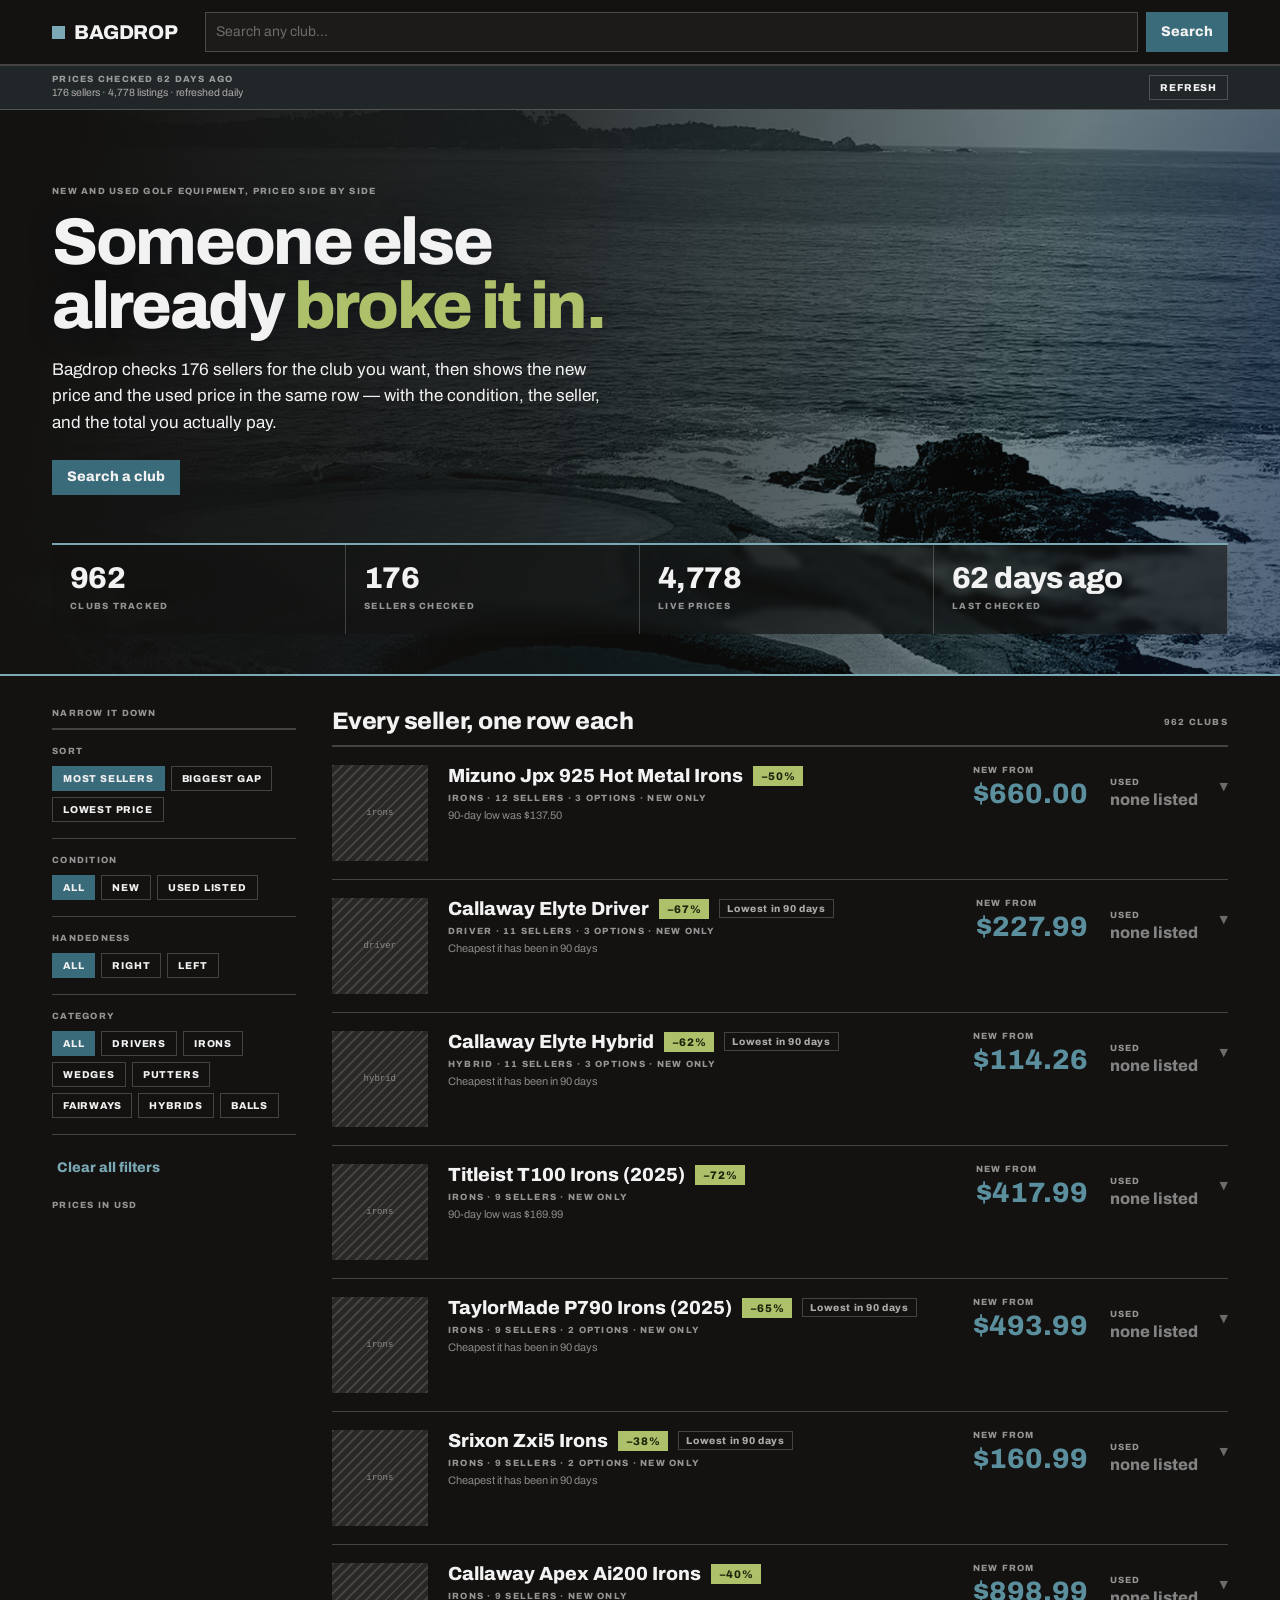
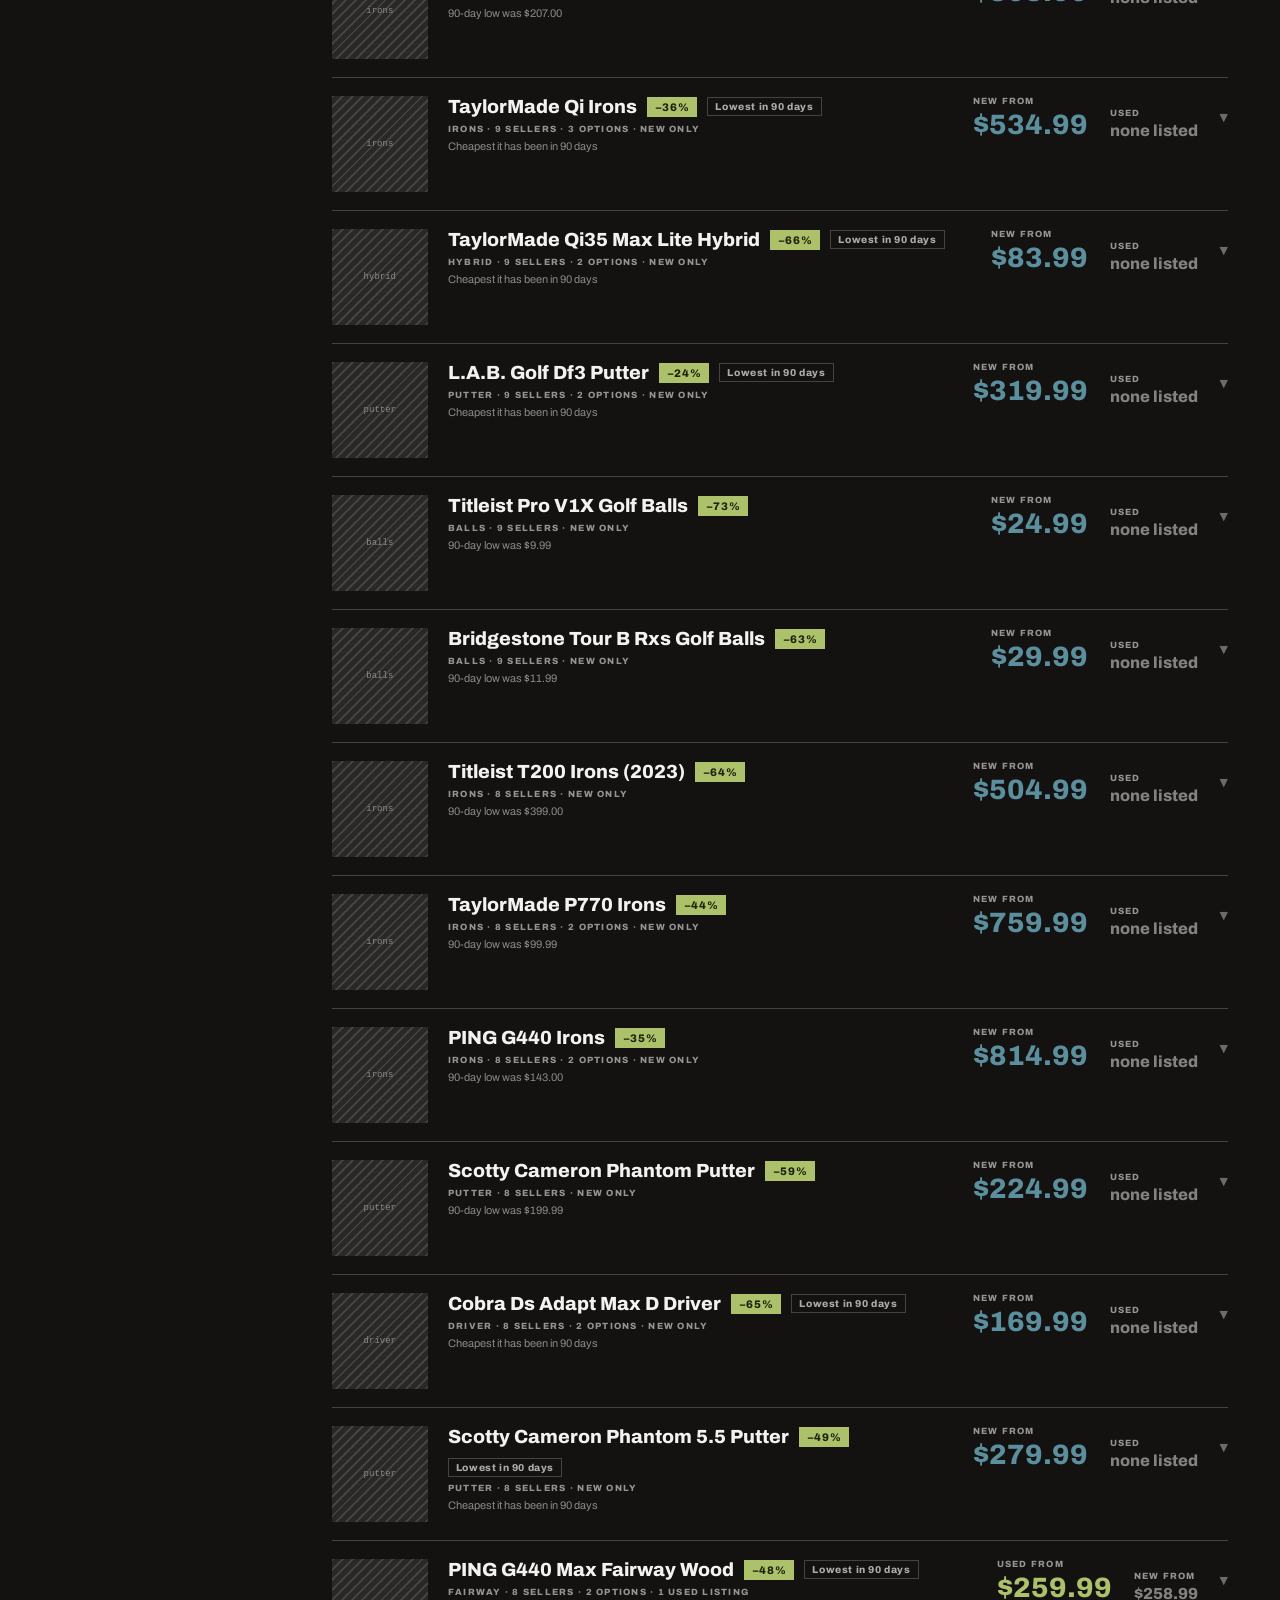
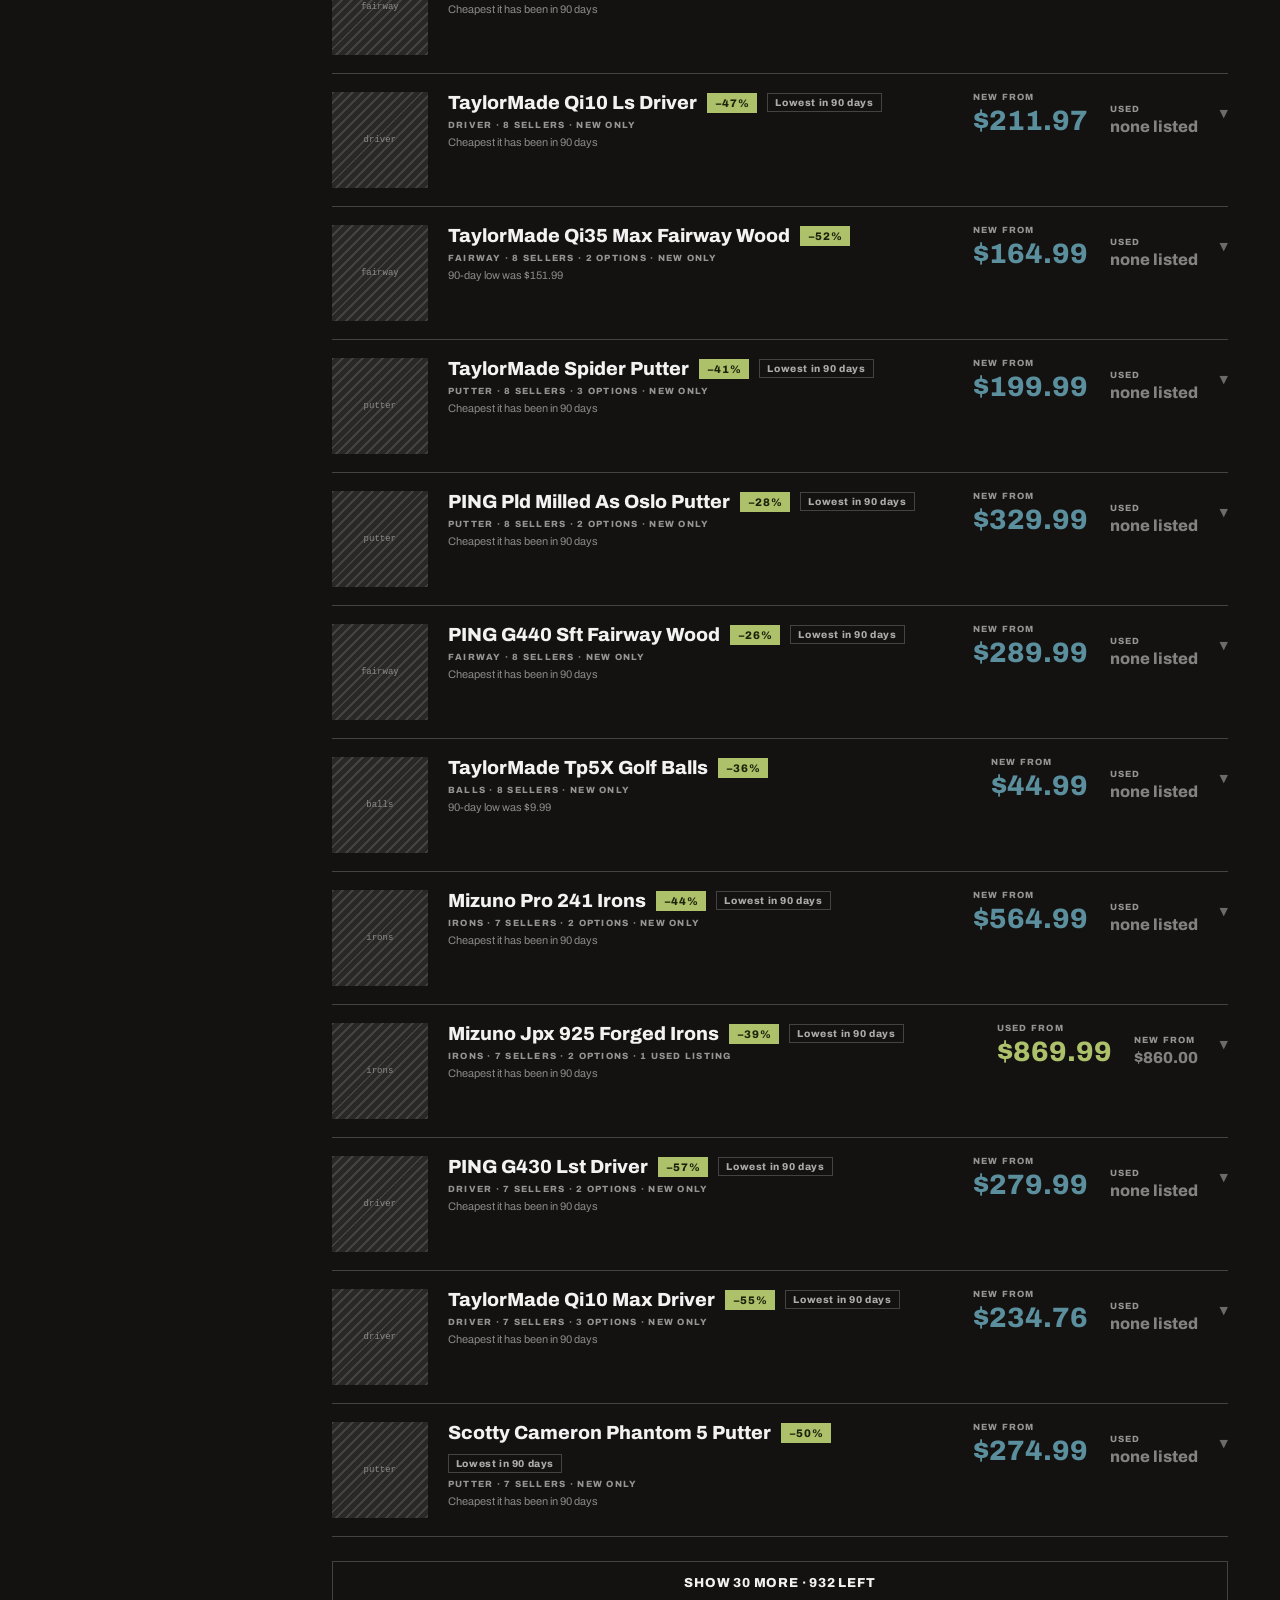
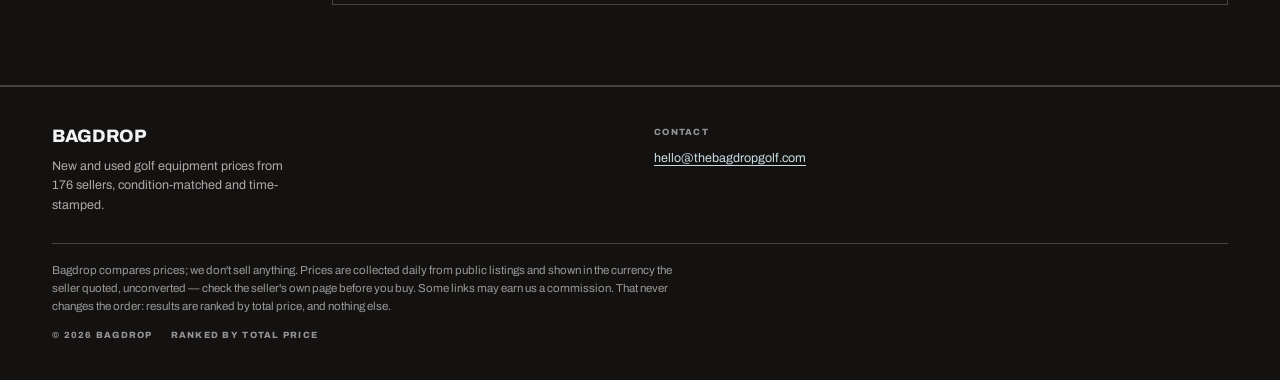
==== commit 3f3bbacb: "new commit" ====
--- a/site/index.html
+++ b/site/index.html
@@ -322,6 +322,16 @@
       </div>
 
       <div class="sideblock">
+        <div class="kick">Handedness</div>
+        <div class="row" id="hands">
+          <button class="chip" type="button" data-hand="" aria-pressed="true">All</button>
+          <button class="chip" type="button" data-hand="RH" aria-pressed="false">Right</button>
+          <button class="chip" type="button" data-hand="LH" aria-pressed="false">Left</button>
+        </div>
+        <div class="kick" id="handnote" style="margin-top:10px;text-transform:none;letter-spacing:0;font-weight:400" hidden></div>
+      </div>
+
+      <div class="sideblock">
         <div class="kick">Category</div>
         <div class="row" id="filters">
           <button class="chip" type="button" data-type="" aria-pressed="true">All</button>
@@ -390,6 +400,8 @@
   var filters   = document.getElementById("filters");
   var sorts     = document.getElementById("sorts");
   var conds     = document.getElementById("conds");
+  var hands     = document.getElementById("hands");
+  var handNote  = document.getElementById("handnote");
   var headEl    = document.getElementById("heading");
   var moreBtn   = document.getElementById("more");
   var formEl    = document.getElementById("search");
@@ -402,6 +414,7 @@
   var DATA = null;
   var typeFilter = "";
   var condFilter = "";
+  var handFilter = "";   // "", "RH" or "LH"
   var sortBy = "sellers";
   var open = {};   // club id -> expanded
 
@@ -519,6 +532,9 @@
     var words = q ? q.split(/\s+/) : [];
     var list = DATA.clubs.filter(function (c) {
       if (typeFilter && c.type !== typeFilter) return false;
+      if (handFilter && !c.variants.some(function (v) { return v.dex === handFilter; })) {
+        return false;
+      }
       if (condFilter === "used" && (c.used_from === null || c.used_from === undefined)) return false;
       if (condFilter === "new" && (c.new_from === null || c.new_from === undefined)) return false;
       if (!words.length) return true;
@@ -590,6 +606,53 @@
         '</th><th scope="col" class="r"></th></tr></thead>' +
         '<tbody>' + offerRows(v) + '</tbody></table></div>' +
       '</div>';
+  }
+
+  // A handedness filter cannot just hide rows: if a left-hander asks for left,
+  // the price on the card has to be the left-handed price. So the club is
+  // recomputed from the variants that survive, exactly the way the export
+  // computes it from all of them.
+  function viewOf(c) {
+    if (!handFilter) return c;
+
+    var vs = c.variants.filter(function (v) { return v.dex === handFilter; });
+    if (!vs.length) return null;
+
+    var comparable = [];
+    vs.forEach(function (v) {
+      v.offers.forEach(function (o) { if (!o.suspect) comparable.push(o); });
+    });
+    if (!comparable.length) {
+      vs.forEach(function (v) { comparable = comparable.concat(v.offers); });
+    }
+
+    var sellers = {};
+    var best = Infinity, spread = 0, newFrom = null, usedFrom = null;
+    comparable.forEach(function (o) {
+      sellers[o.retailer] = 1;
+      if (o.total < best) best = o.total;
+      if (o.condition === "new") {
+        if (newFrom === null || o.total < newFrom) newFrom = o.total;
+      } else if (usedFrom === null || o.total < usedFrom) {
+        usedFrom = o.total;
+      }
+    });
+    var pct = 0;
+    vs.forEach(function (v) {
+      if (v.spread > spread) { spread = v.spread; pct = v.spread_pct; }
+    });
+
+    var out = {};
+    for (var k in c) { if (Object.prototype.hasOwnProperty.call(c, k)) out[k] = c[k]; }
+    out.variants = vs;
+    out.variant_count = vs.length;
+    out.sellers = Object.keys(sellers).length;
+    out.best = best === Infinity ? c.best : best;
+    out.spread = spread;
+    out.spread_pct = pct;
+    out.new_from = newFrom;
+    out.used_from = usedFrom;
+    return out;
   }
 
   // The badge already shows the gap, so spend this line on something it
@@ -709,7 +772,25 @@
       return;
     }
 
-    results.innerHTML = list.slice(0, shown).map(card).join("");
+    results.innerHTML = list.slice(0, shown).map(function (c) {
+      return card(viewOf(c) || c);
+    }).join("");
+
+    // Say out loud what a handedness filter is hiding. Most sellers never
+    // state it, so the filtered list is far smaller than the real choice —
+    // and a lefty should not conclude the site has nothing for them.
+    if (handFilter && DATA) {
+      var silent = DATA.clubs.filter(function (c) {
+        return !c.variants.some(function (v) { return v.dex; });
+      }).length;
+      handNote.textContent = silent
+        ? silent.toLocaleString() + " more clubs are hidden because the seller never said " +
+          "which hand they are for. Clear this filter to see them."
+        : "";
+      handNote.hidden = !silent;
+    } else {
+      handNote.hidden = true;
+    }
 
     var left = list.length - shown;
     moreBtn.hidden = left <= 0;
@@ -724,6 +805,7 @@
     if (q) u.set("q", q);
     if (typeFilter) u.set("type", typeFilter);
     if (condFilter) u.set("cond", condFilter);
+    if (handFilter) u.set("hand", handFilter);
     if (sortBy !== "sellers") u.set("sort", sortBy);
     var s = u.toString();
     history.replaceState(null, "", s ? "?" + s : location.pathname);
@@ -743,8 +825,11 @@
     typeFilter = TYPE_PLURAL[t] ? t : "";
     var c = u.get("cond") || "";
     condFilter = (c === "new" || c === "used") ? c : "";
+    var hd = u.get("hand") || "";
+    handFilter = (hd === "RH" || hd === "LH") ? hd : "";
     var s = u.get("sort") || "sellers";
     sortBy = SORTS[s] ? s : "sellers";
+    press(hands, "data-hand", handFilter);
     press(filters, "data-type", typeFilter);
     press(conds, "data-cond", condFilter);
     press(sorts, "data-sort", sortBy);
@@ -793,6 +878,14 @@
     refresh();
   });
 
+  hands.addEventListener("click", function (e) {
+    var btn = e.target.closest(".chip");
+    if (!btn) return;
+    handFilter = btn.getAttribute("data-hand") || "";
+    press(hands, "data-hand", handFilter);
+    refresh();
+  });
+
   sorts.addEventListener("click", function (e) {
     var btn = e.target.closest(".chip");
     if (!btn) return;
@@ -802,9 +895,9 @@
   });
 
   document.getElementById("clear").addEventListener("click", function () {
-    qInput.value = ""; typeFilter = ""; condFilter = ""; sortBy = "sellers";
+    qInput.value = ""; typeFilter = ""; condFilter = ""; handFilter = ""; sortBy = "sellers";
     press(filters, "data-type", ""); press(conds, "data-cond", "");
-    press(sorts, "data-sort", "sellers");
+    press(hands, "data-hand", ""); press(sorts, "data-sort", "sellers");
     refresh();
   });
 
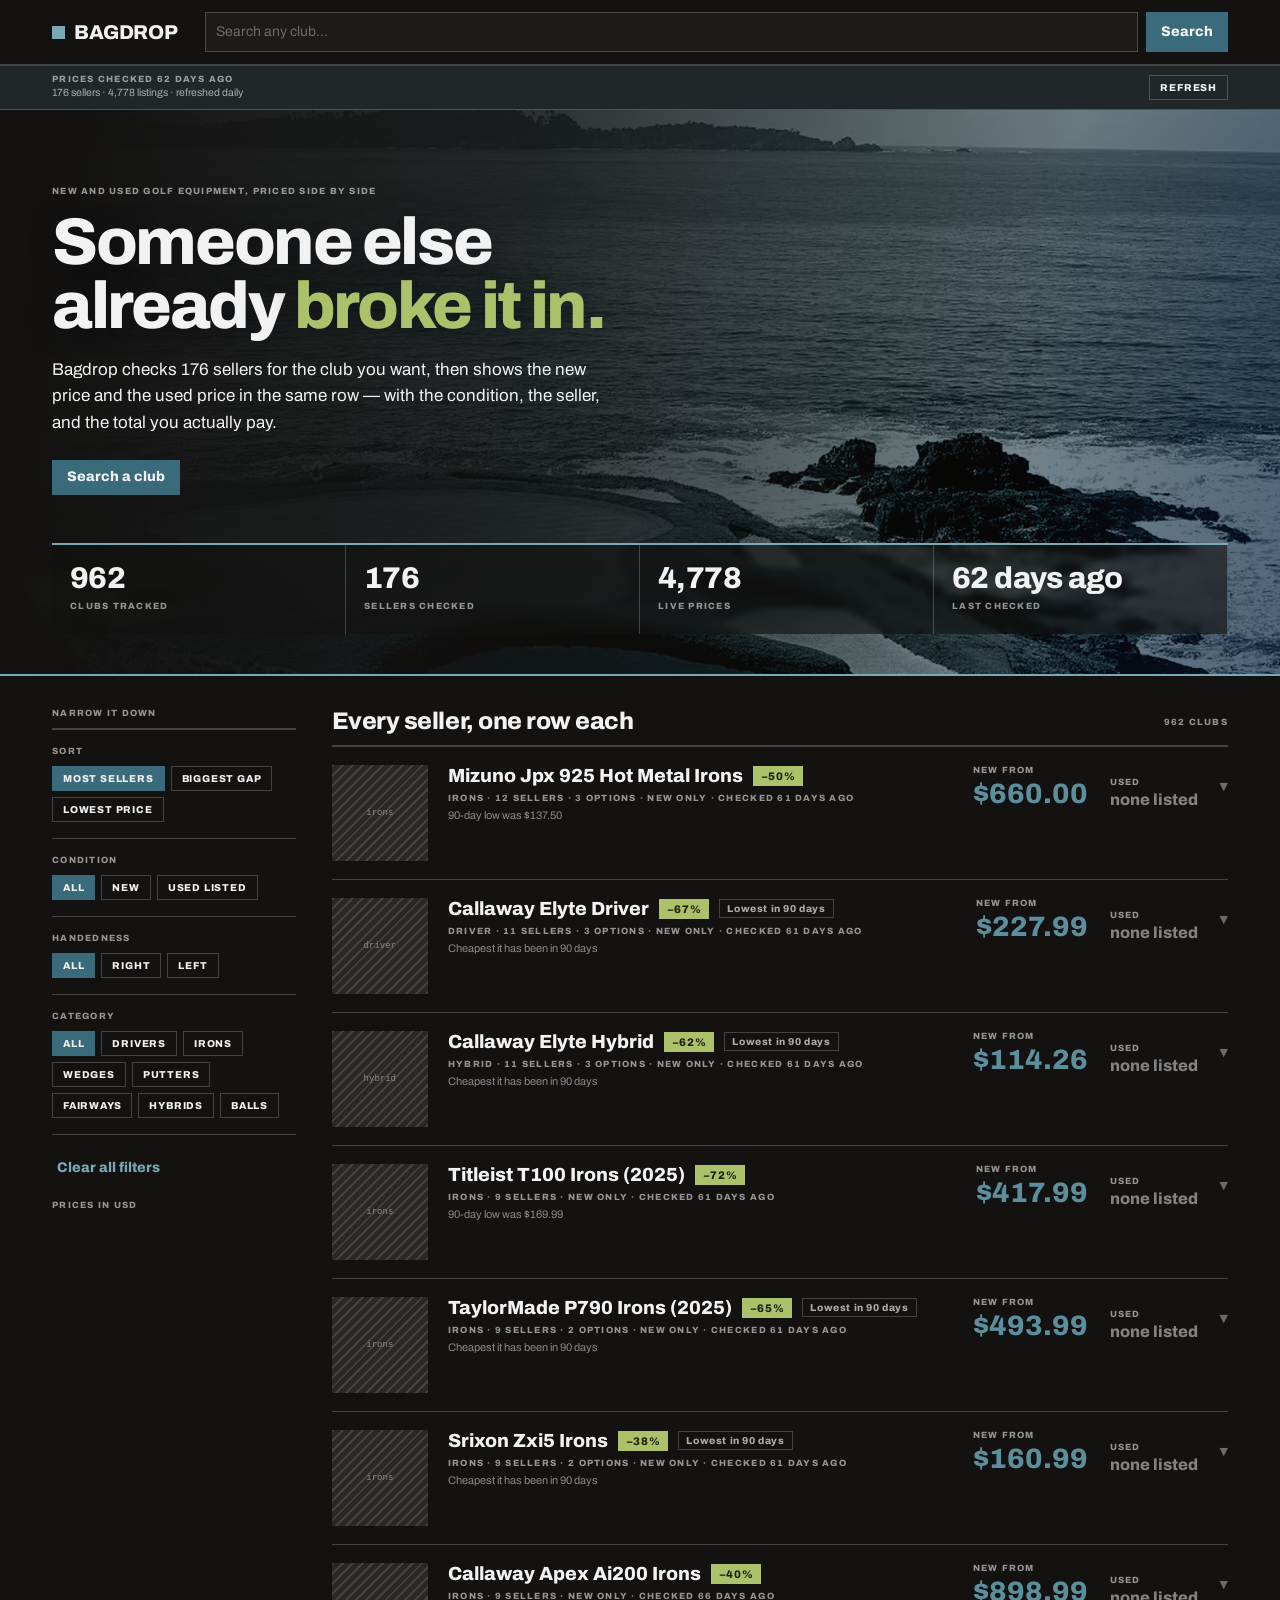
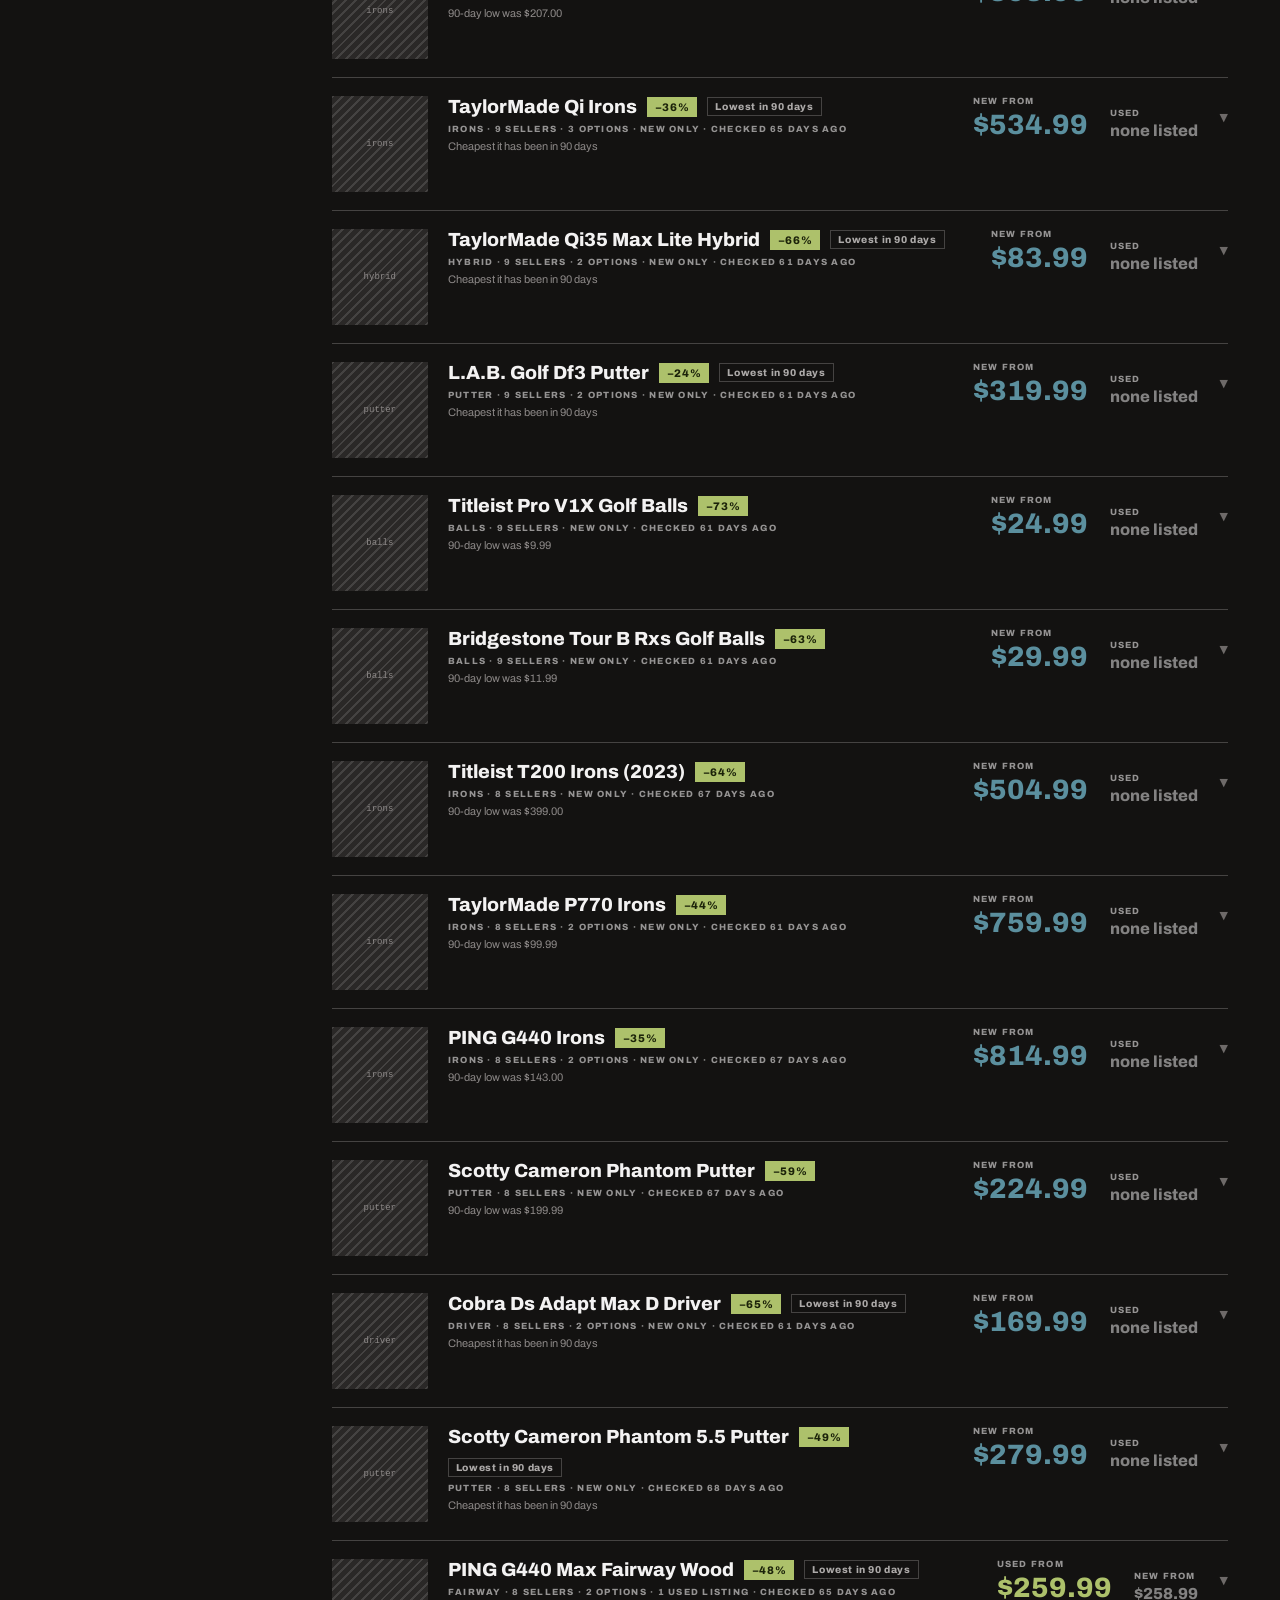
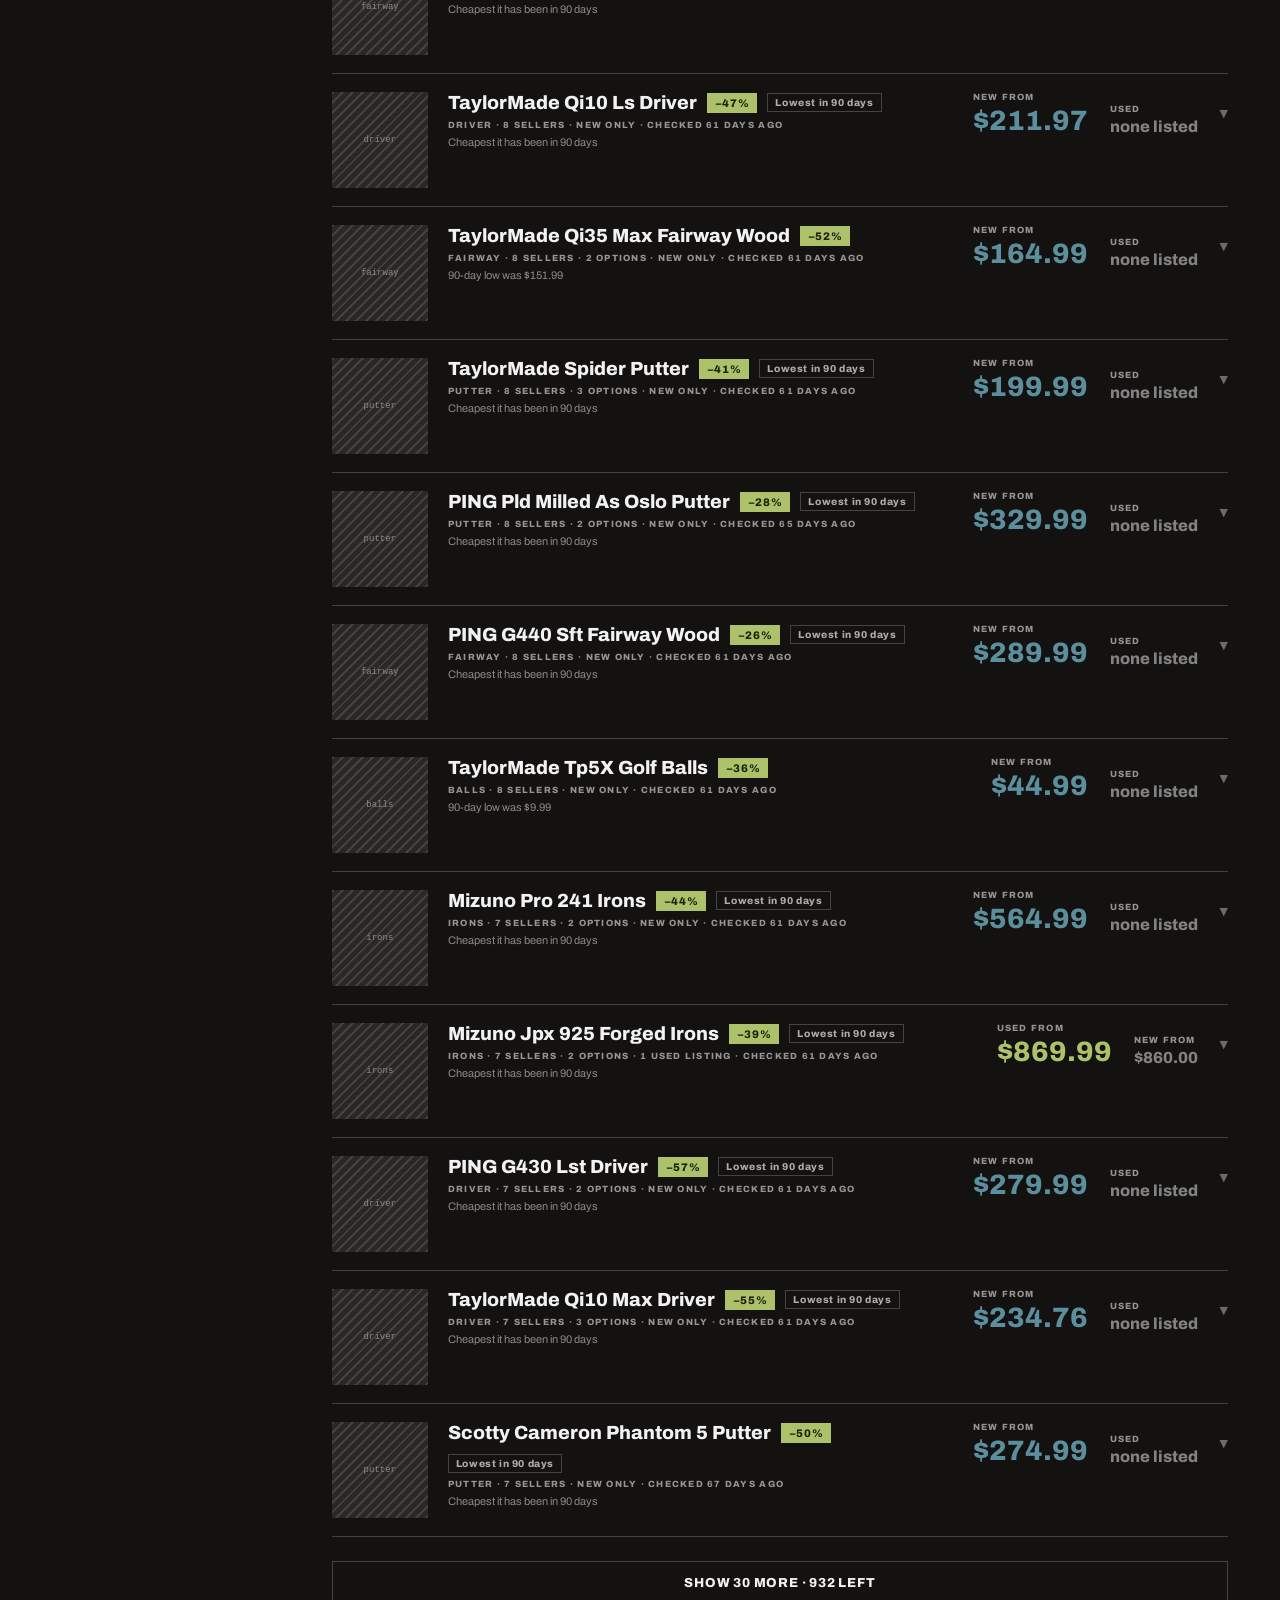
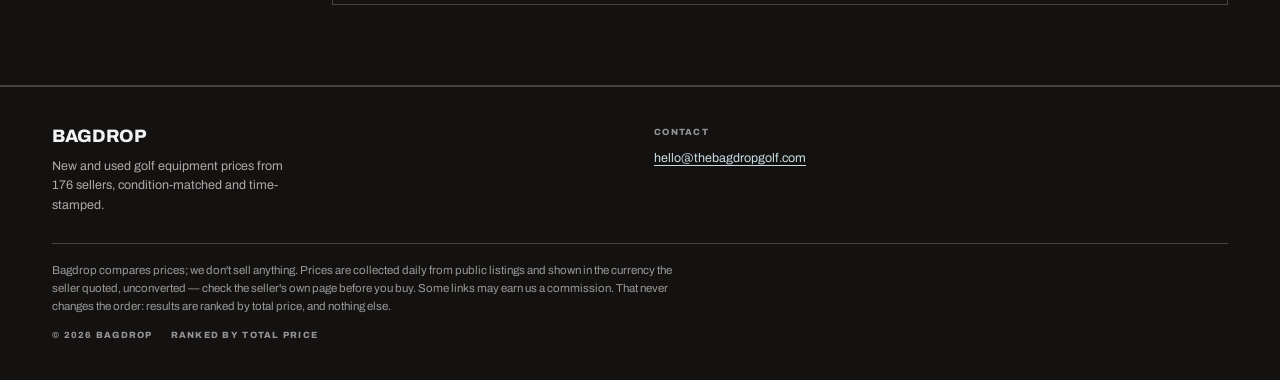
==== commit 35b6fdf4: "commit" ====
--- a/site/index.html
+++ b/site/index.html
@@ -205,6 +205,12 @@
 .cond{font-size:12px;color:var(--n600)}
 .total{font-weight:800;white-space:nowrap}
 .ship{font-size:11px;color:var(--n600)}
+/* How old a price is. Two thirds of them are a day or more behind, and until
+   now the page showed one "checked" line at the top, so a week-old number
+   looked exactly as current as one pulled this morning. */
+.seen{display:block;font-size:11px;color:var(--n600);margin-top:2px}
+.seen.stale{color:#d9a441}
+.seen.old{color:#d97a41;font-weight:600}
 tr.best td{background:var(--used-100)}
 tr.best{box-shadow:inset 2px 0 0 var(--used)}
 tr.susp td{opacity:.5}
@@ -501,6 +507,25 @@
     return days + (days === 1 ? " day ago" : " days ago");
   }
 
+  // Whole days since a price was last confirmed. Null when the feed did not
+  // say, which is not the same as fresh.
+  function daysOld(iso) {
+    if (!iso) return null;
+    var then = new Date(iso);
+    if (isNaN(then)) return null;
+    return Math.floor((Date.now() - then.getTime()) / 86400000);
+  }
+
+  function seenLabel(iso) {
+    var d = daysOld(iso);
+    if (d === null) return { text: "last checked unknown", cls: "stale" };
+    if (d <= 0) return { text: "checked today", cls: "" };
+    if (d === 1) return { text: "checked yesterday", cls: "" };
+    // Past a couple of days a price is a claim about the past, not the
+    // present, and the page should look uneasy about it.
+    return { text: "checked " + d + " days ago", cls: d >= 4 ? "old" : "stale" };
+  }
+
   function emptyState(title, body) {
     results.innerHTML = '<div class="state"><h2>' + title + '</h2><p>' + body + '</p></div>';
   }
@@ -573,7 +598,11 @@
 
       html +=
         '<tr' + (rowCls ? ' class="' + rowCls + '"' : '') + '>' +
-          '<td><span class="seller">' + esc(o.retailer) + '</span></td>' +
+          '<td><span class="seller">' + esc(o.retailer) + '</span>' +
+            (function () {
+              var s = seenLabel(o.seen);
+              return '<span class="seen ' + s.cls + '">' + esc(s.text) + '</span>';
+            })() + '</td>' +
           '<td><span class="cond">' + conditionText(o) + '</span>' + flagText(o) + '</td>' +
           '<td class="r"><span class="total ' + cls + ' num">' + money(o.total, o.currency) +
             '</span><br>' + ship + '</td>' +
@@ -685,6 +714,17 @@
     if (c.variant_count > 1) spec.push(c.variant_count + " options");
     spec.push(usedCount ? usedCount + " used listing" + (usedCount === 1 ? "" : "s")
                         : "new only");
+
+    // The headline price is one specific offer. Say how old that one is,
+    // rather than letting the site-wide refresh time speak for it.
+    var leadSeen = null;
+    c.variants.forEach(function (v) {
+      v.offers.forEach(function (o) {
+        if (o.suspect) return;
+        if (o.total === c.best && (leadSeen === null || o.seen > leadSeen)) leadSeen = o.seen;
+      });
+    });
+    if (leadSeen) spec.push(seenLabel(leadSeen).text);
 
     // The design leads with a price cut. Only claim one when the gap is real
     // and measured within a single fitting — see the export for why.
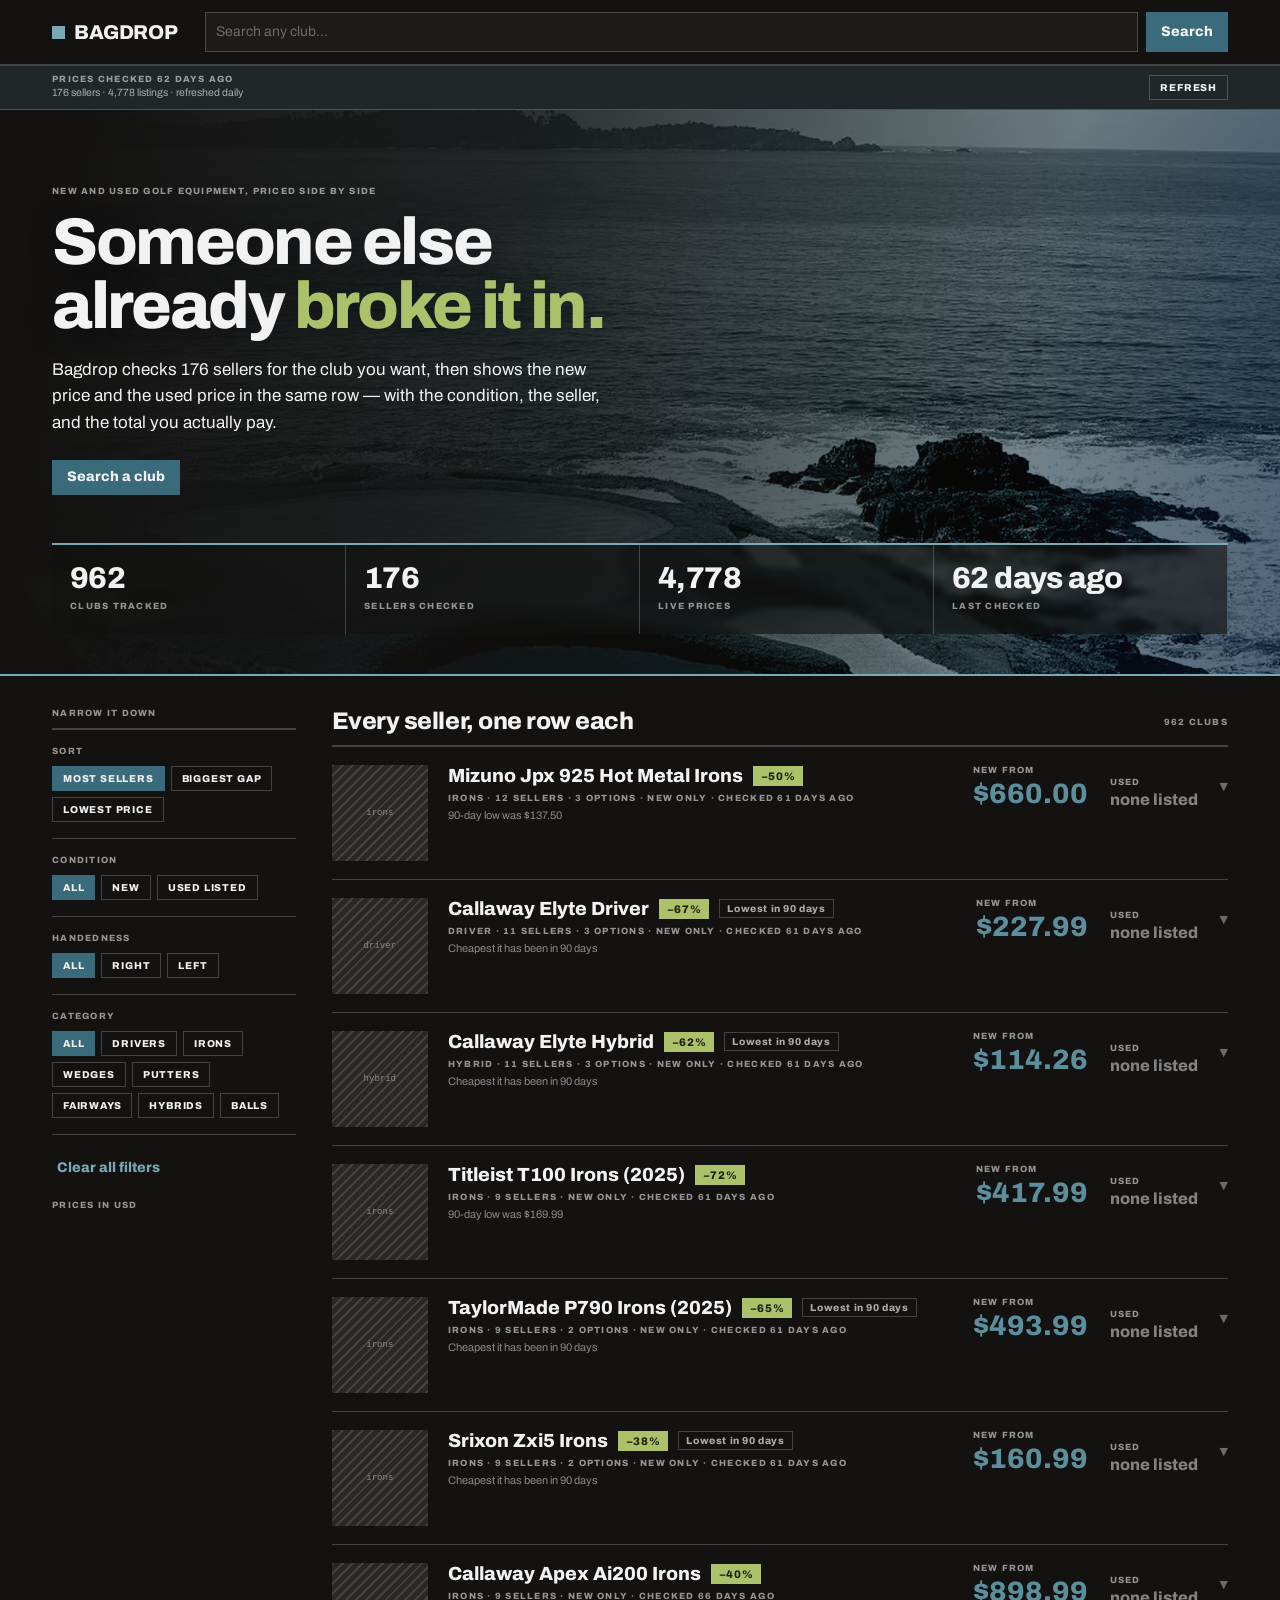
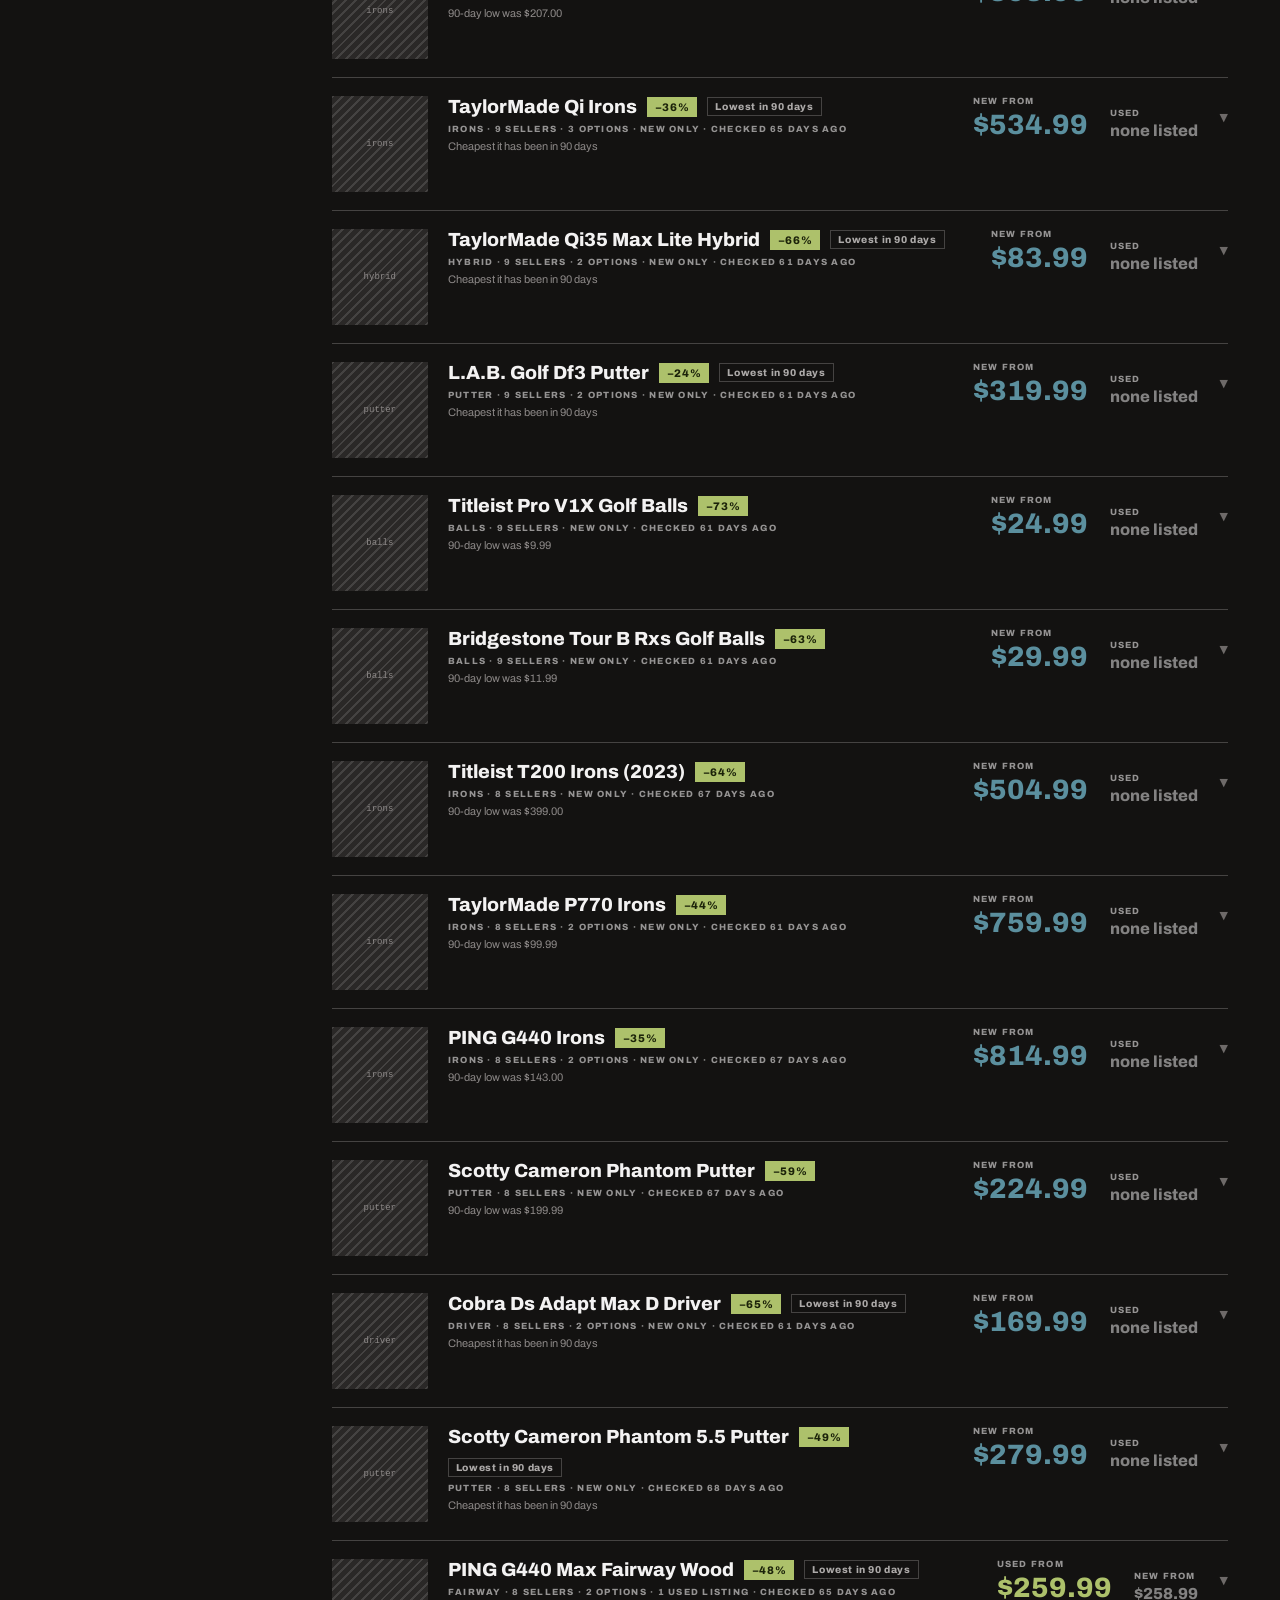
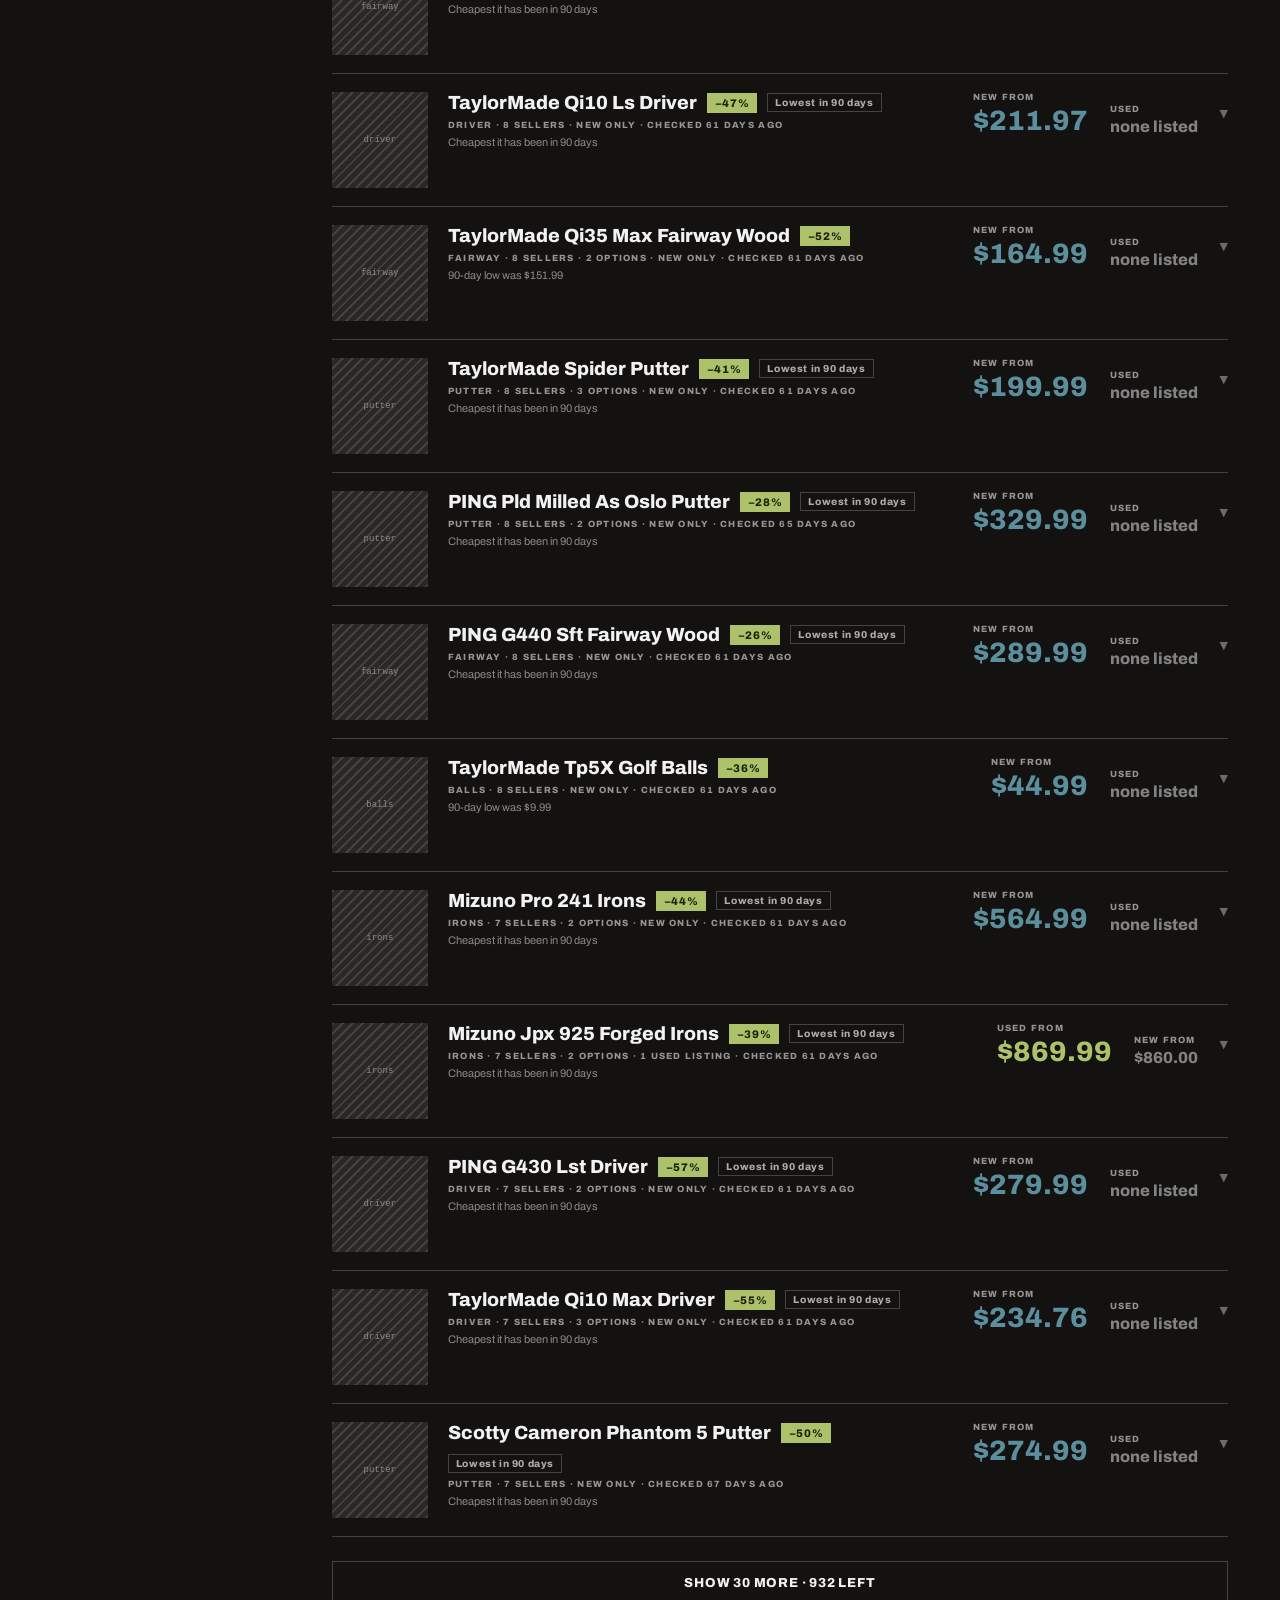
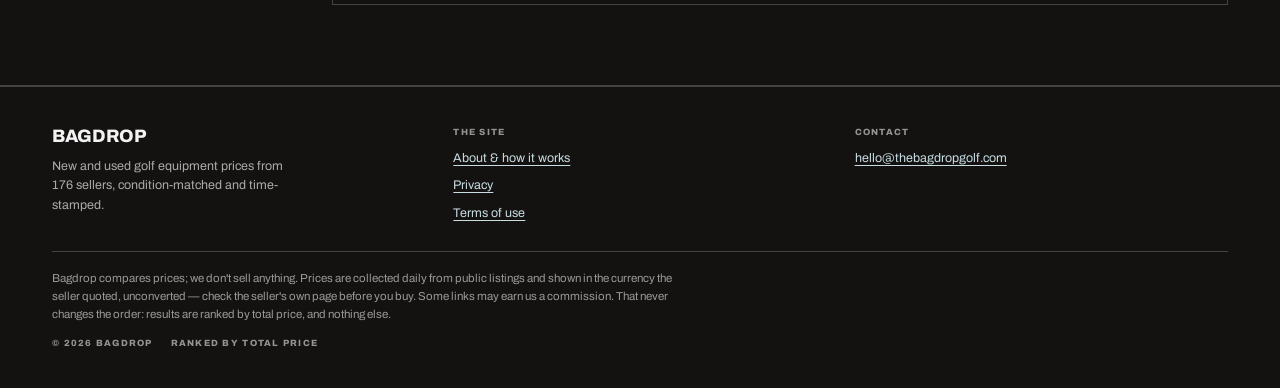
==== commit 9c6a550c: "commit" ====
--- a/site/index.html
+++ b/site/index.html
@@ -378,6 +378,14 @@
         time-stamped.</p>
       </div>
       <div>
+        <div class="kick">The site</div>
+        <div style="display:grid;gap:8px;margin-top:12px;font-size:12.5px;justify-items:start">
+          <a href="/about">About &amp; how it works</a>
+          <a href="/privacy">Privacy</a>
+          <a href="/terms">Terms of use</a>
+        </div>
+      </div>
+      <div>
         <div class="kick">Contact</div>
         <div style="margin-top:12px;font-size:12.5px">
           <a href="mailto:hello@thebagdropgolf.com">hello@thebagdropgolf.com</a>
@@ -1050,5 +1058,15 @@
 })();
 </script>
 
+<!-- Impact Universal Tracking Tag. Verifies ownership of the domain to
+     Impact, and once merchant programmes are approved, transformLinks
+     rewrites outbound links to those merchants into tracked affiliate links
+     automatically — which is why it has to load on the page that renders the
+     price tables, not just a landing page.
+
+     The page must work without it: a good share of visitors run blockers that
+     stop impactcdn, and nothing above depends on this script. -->
+<script type="text/javascript">(function(i,m,p,a,c,t){c.ire_o=p;c[p]=c[p]||function(){(c[p].a=c[p].a||[]).push(arguments)};t=a.createElement(m);var z=a.getElementsByTagName(m)[0];t.async=1;t.src=i;z.parentNode.insertBefore(t,z)})('https://utt.impactcdn.com/P-A7902562-618e-411a-95a1-e9c4940c38f51.js','script','impactStat',document,window);impactStat('transformLinks');impactStat('trackImpression');</script>
+
 </body>
 </html>
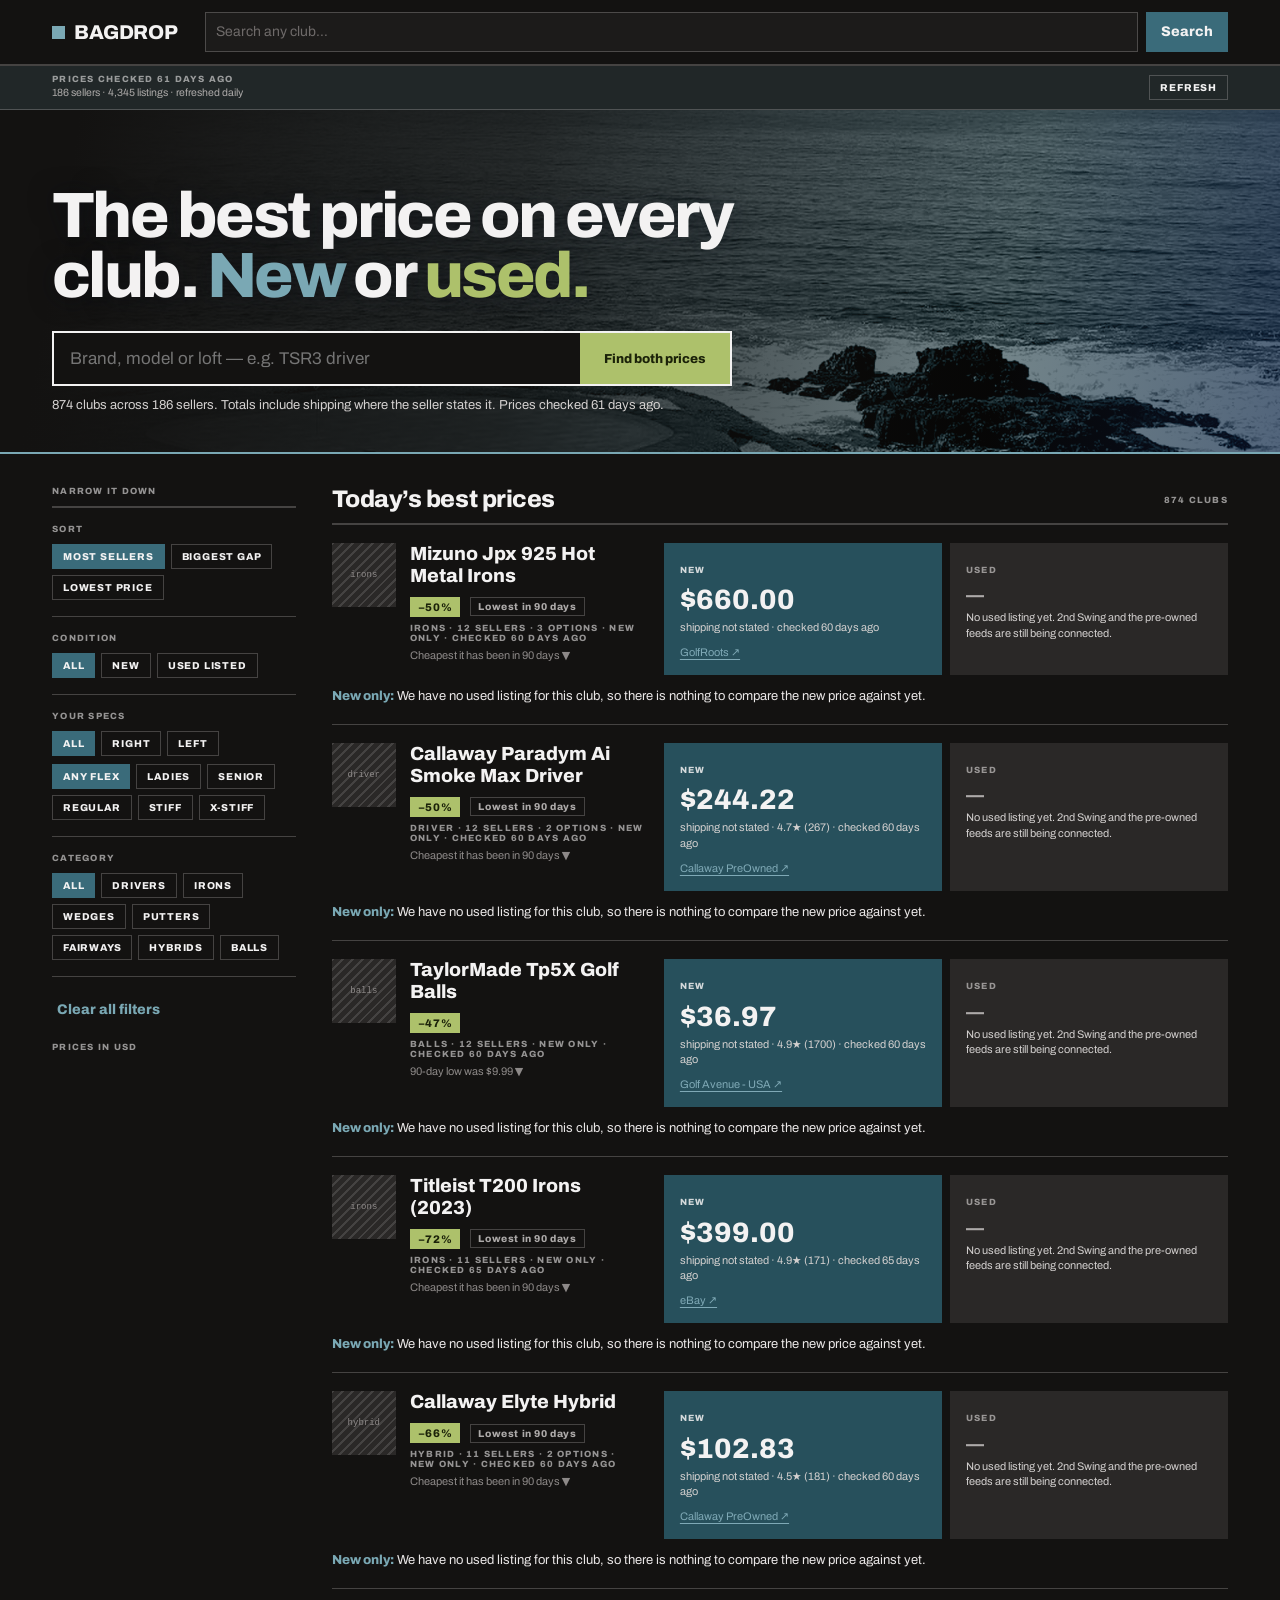
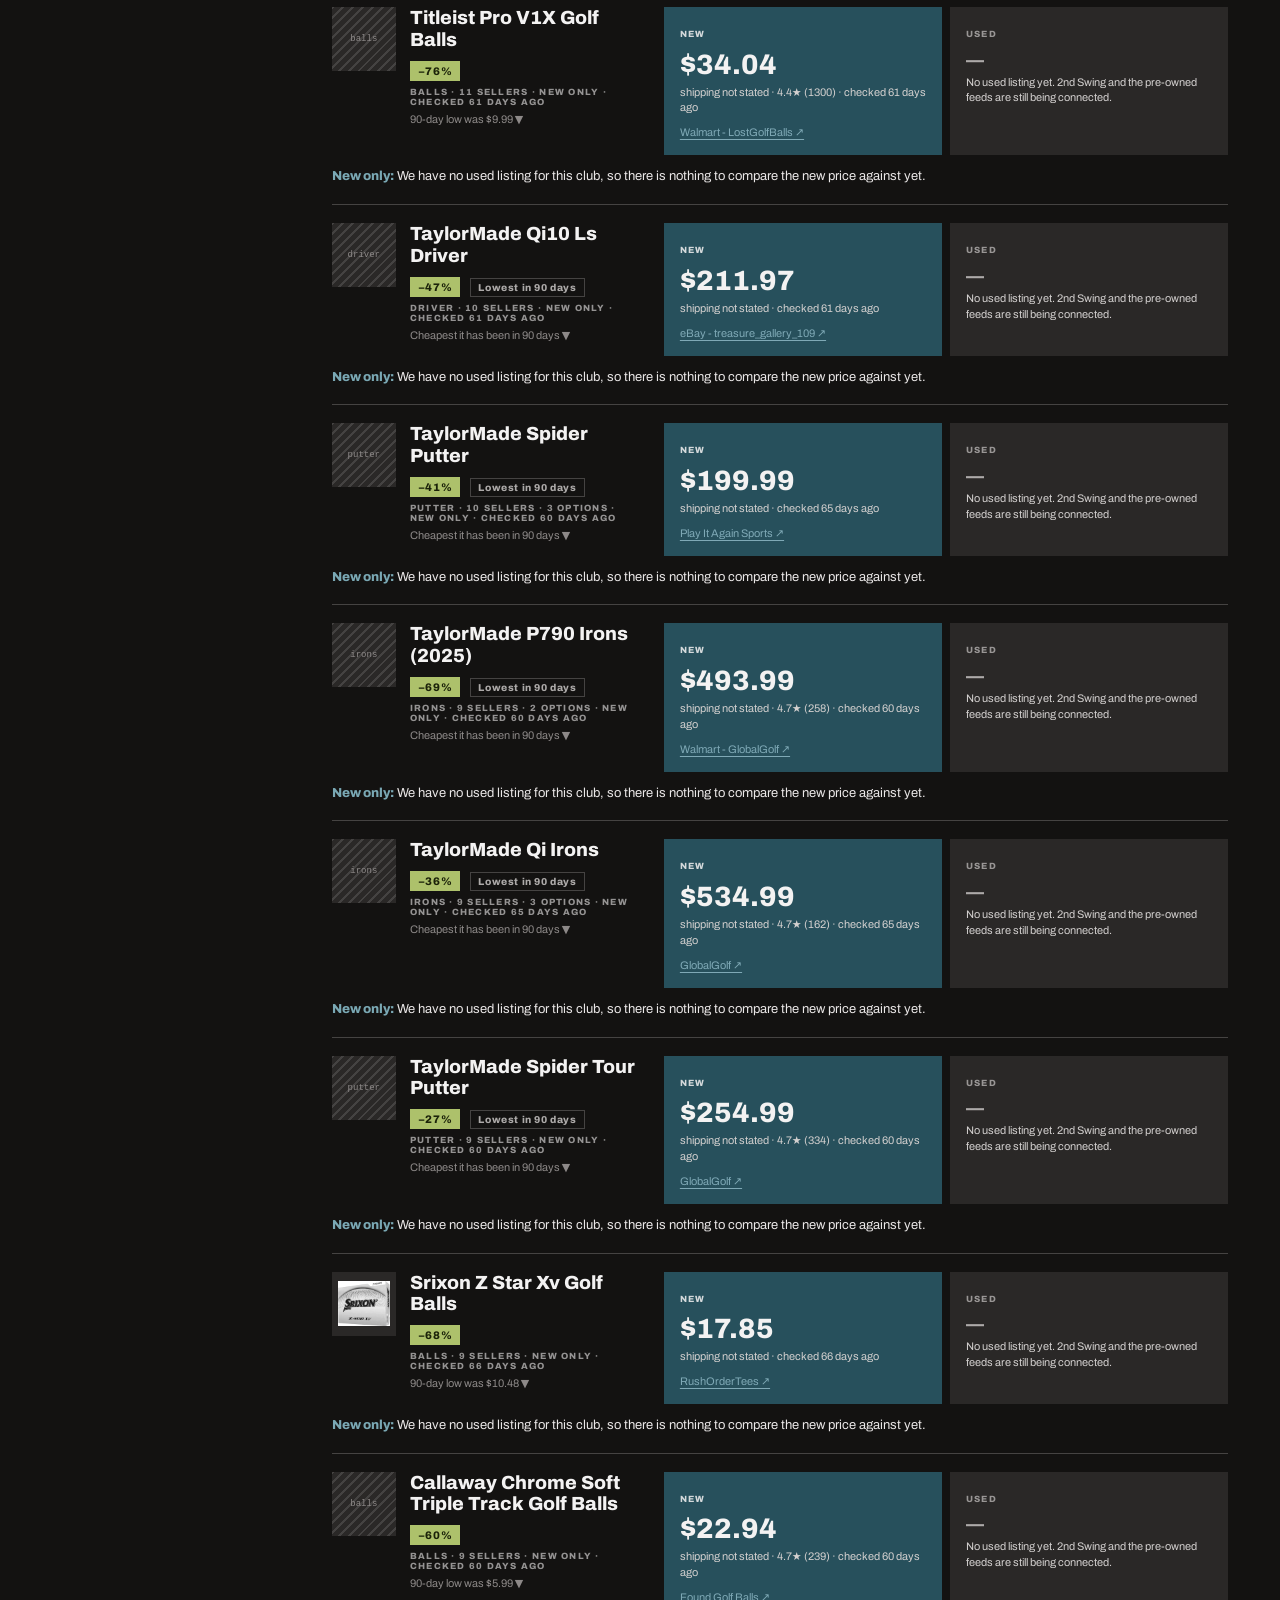
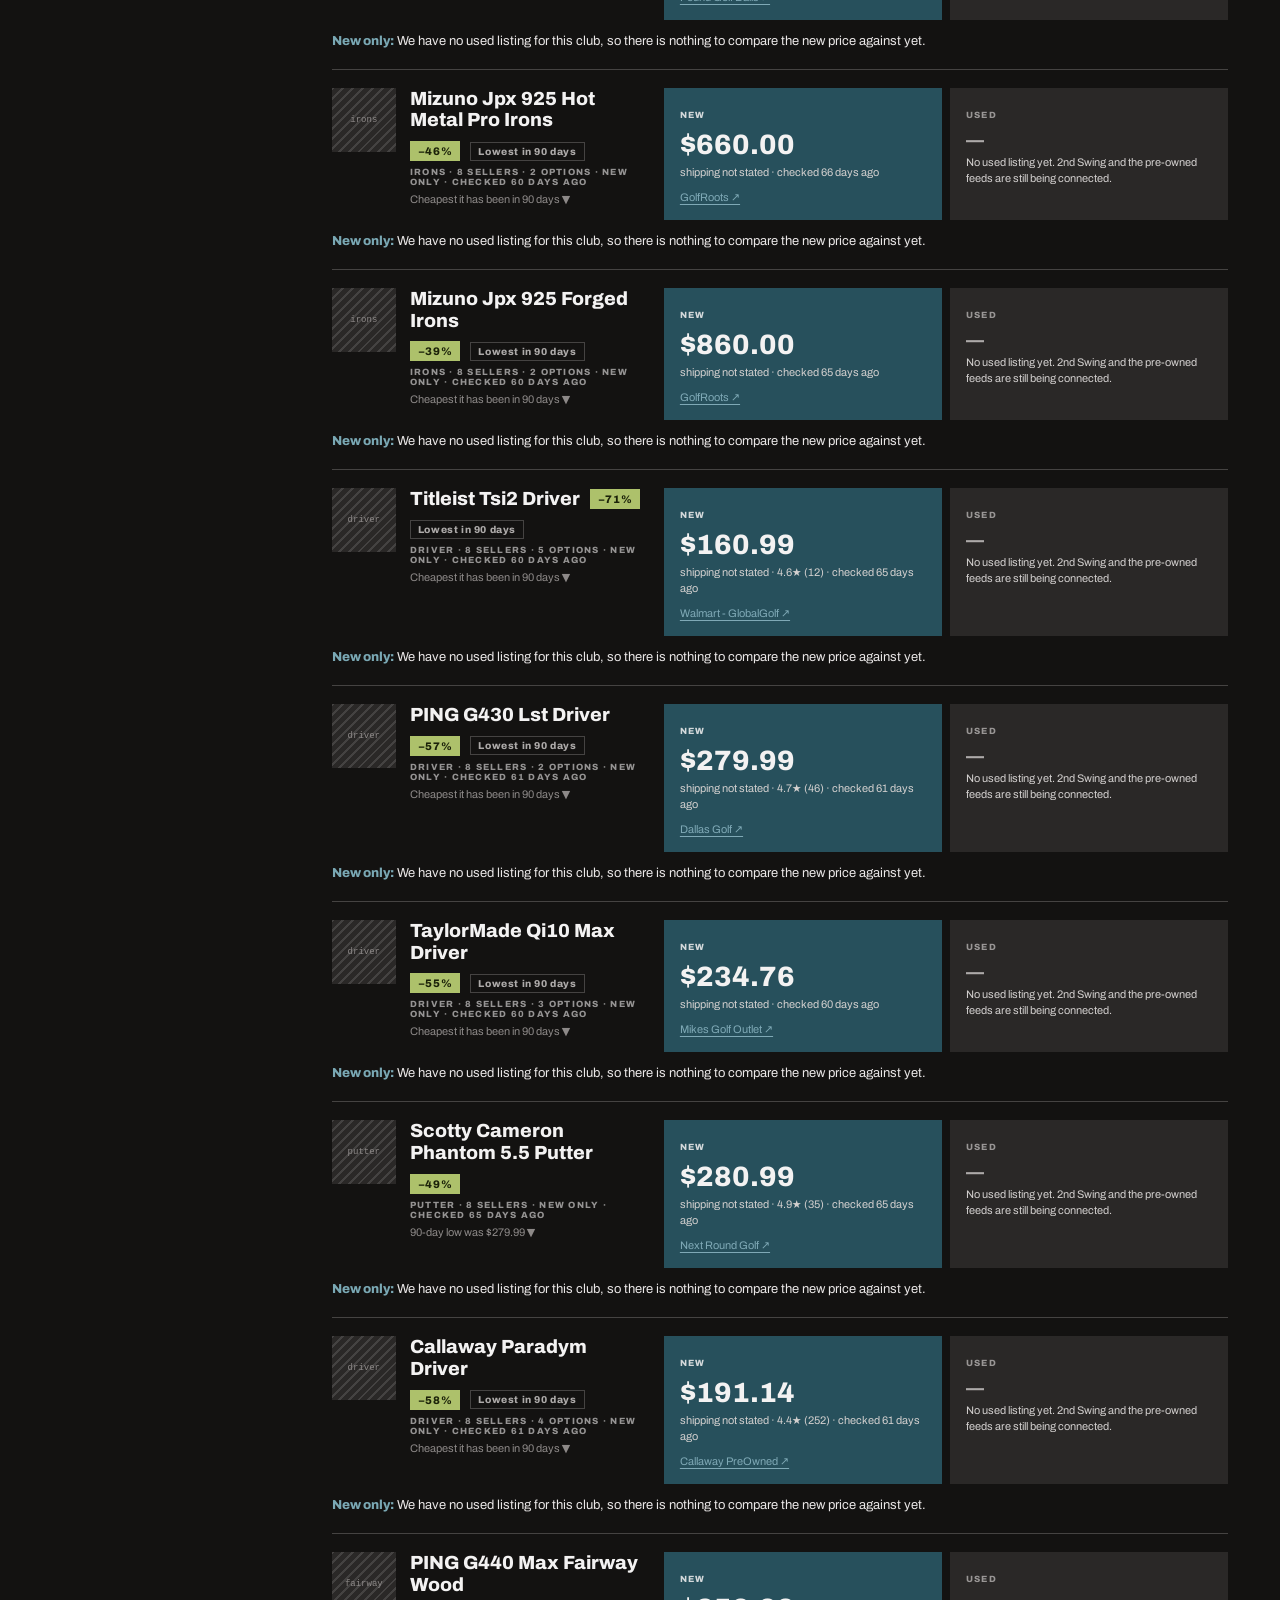
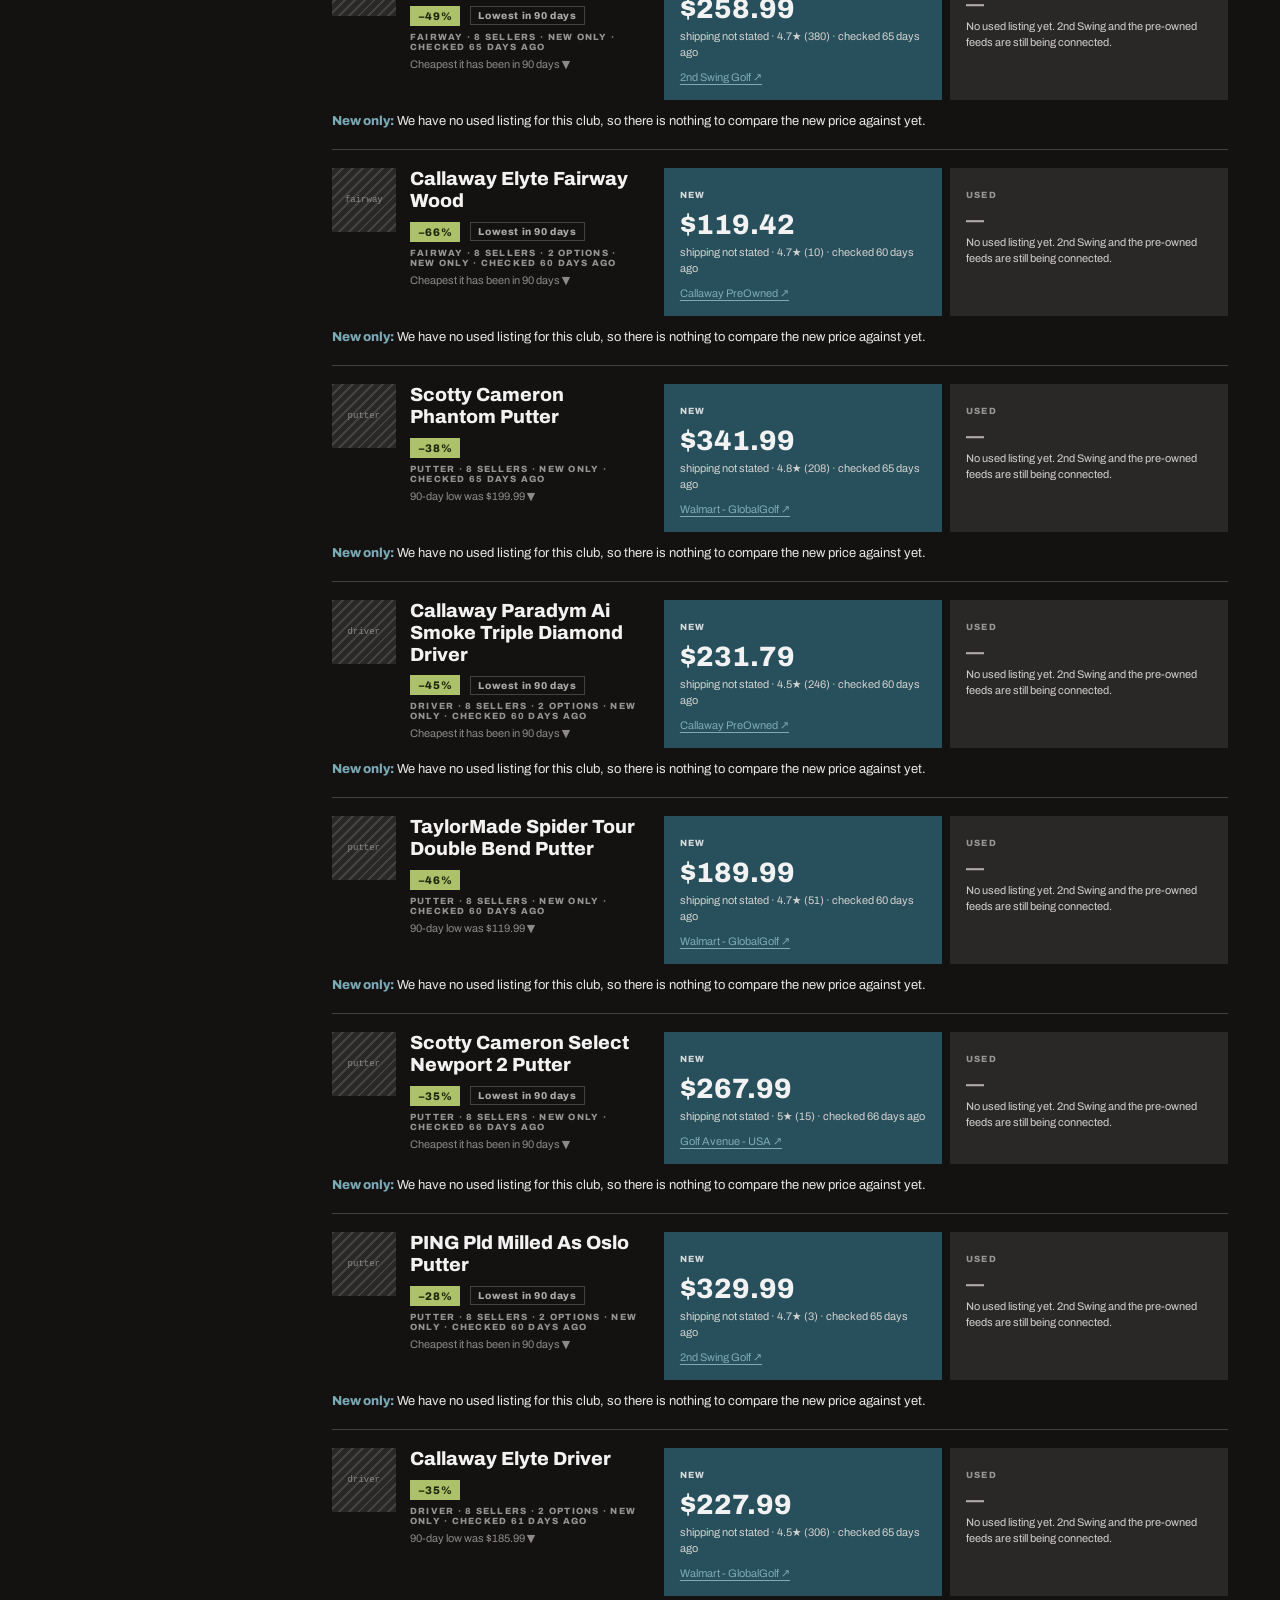
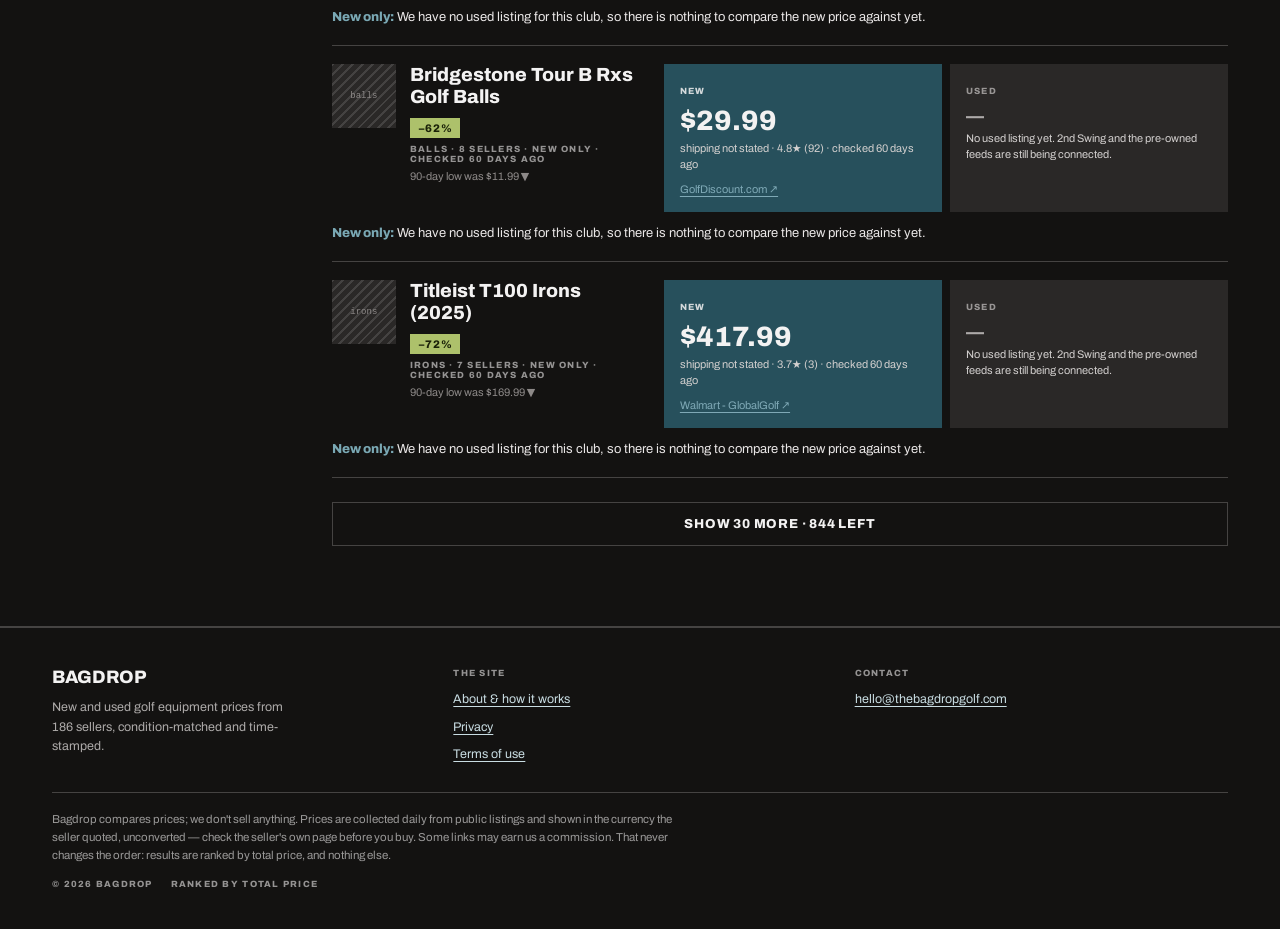
==== commit f95d2fd5: "Update index.html" ====
--- a/site/index.html
+++ b/site/index.html
@@ -11,7 +11,7 @@
 <meta property="og:type" content="website">
 <meta property="og:site_name" content="Bagdrop">
 <meta property="og:url" content="https://thebagdropgolf.com/">
-<meta property="og:title" content="Bagdrop — Someone else already broke it in">
+<meta property="og:title" content="Bagdrop — the best price on every club, new or used">
 <meta property="og:description" content="New and used golf club prices side by side, ranked by the total you pay. Updated daily.">
 <meta name="twitter:card" content="summary">
 <link rel="preconnect" href="https://fonts.googleapis.com">
@@ -133,16 +133,41 @@
 .hero-tint{position:absolute;inset:0;z-index:-1;
   background:linear-gradient(100deg,#131211 6%,color-mix(in srgb,#131211 82%,transparent) 40%,
     color-mix(in srgb,#131211 34%,transparent) 78%,color-mix(in srgb,#0e1a3d 55%,transparent) 100%)}
-.hero h1{font-size:min(66px,9vw);line-height:.98;letter-spacing:-.035em;margin:14px 0 0;
-  max-width:16ch;text-wrap:pretty;text-shadow:0 2px 24px rgba(10,12,20,.55)}
+.hero h1{font-size:min(64px,9.5vw);line-height:.95;letter-spacing:-.04em;margin:0;
+  max-width:20ch;text-wrap:pretty;text-shadow:0 2px 24px rgba(10,12,20,.55)}
 .hero h1 em{font-style:normal;color:var(--used)}
-.hero p.lede{font:400 min(17px,4.4vw)/1.55 var(--font);margin:18px 0 0;max-width:56ch}
-.herostats{display:flex;flex-wrap:wrap;margin-top:min(48px,6vw);
-  border-top:2px solid var(--color-accent);
-  background:color-mix(in srgb,#131211 62%,transparent);backdrop-filter:blur(3px)}
-.herostats div{flex:1 1 150px;padding:18px;border-right:1px solid var(--color-divider)}
-.herostats b{display:block;font:800 min(30px,6vw)/1 var(--font);letter-spacing:-.02em}
-.herostats .kick{margin-top:7px}
+.hero h1 em.is-new{color:var(--color-accent)}
+
+/* The search box is the hero's whole job now, so it gets the 2px frame the
+   design reserves for the one control that matters on a screen. */
+.herosearch{position:relative;margin-top:24px;max-width:680px}
+.herobox{display:flex;border:2px solid var(--color-text);background:var(--color-bg)}
+.herobox input{flex:1;min-width:0;background:transparent;border:0;outline:0;
+  color:var(--color-text);font:400 min(17px,4.2vw) var(--font);padding:16px;
+  -webkit-appearance:none;appearance:none}
+.herobox input::-webkit-search-cancel-button{display:none}
+.herobox input:focus-visible{outline:2px solid var(--color-accent);outline-offset:-2px}
+.heroclear{background:none;border:0;color:var(--n700);font:800 11px var(--font);
+  letter-spacing:.1em;text-transform:uppercase;padding:0 12px;cursor:pointer}
+.heroclear:hover{color:var(--color-text)}
+.herogo{background:var(--used);color:#1b2209;border:0;cursor:pointer;white-space:nowrap;
+  flex:none;padding:0 min(24px,4vw);font:800 13px var(--font);min-height:48px}
+.herogo:hover{background:#bccd80}
+.herohint{margin-top:12px;text-transform:none;letter-spacing:0;font-weight:400;
+  font-size:13px;color:var(--n800)}
+
+/* Typeahead. Suggestions come from the clubs we actually carry, so an empty
+   dropdown is itself the answer: we do not track that club. */
+.suggest{position:absolute;left:0;right:0;top:100%;z-index:5;background:var(--color-surface);
+  border:2px solid var(--color-text);border-top:0;max-height:min(340px,52vh);overflow:auto}
+.sugg{display:flex;flex-wrap:wrap;width:100%;gap:4px 12px;align-items:baseline;
+  background:none;border:0;border-bottom:1px solid var(--color-divider);
+  color:var(--color-text);padding:12px 16px;min-height:48px;cursor:pointer;text-align:left}
+.sugg:last-child{border-bottom:0}
+.sugg:hover,.sugg[aria-selected="true"]{background:var(--accent-300)}
+.sugg b{font:800 15px var(--font)}
+.sugg .sk{font-size:12px;color:var(--n700)}
+.sugg .sp{margin-left:auto;font-size:12px;white-space:nowrap}
 
 /* — two columns: filters, then the feed — */
 .columns{display:flex;flex-wrap:wrap;gap:min(36px,4vw);padding-block:min(32px,4vw)}
@@ -157,12 +182,15 @@
 .feedhead .kick{margin-left:auto}
 
 /* — one club in the feed — */
-.club{border-bottom:1px solid var(--color-divider)}
-.clubhead{display:flex;gap:min(20px,2.5vw);align-items:flex-start;flex-wrap:wrap;
-  width:100%;text-align:left;background:none;border:0;color:inherit;
-  padding:18px 0;cursor:pointer;font:inherit}
-.clubhead:hover{background:color-mix(in srgb,var(--color-accent) 7%,transparent)}
-.shot{width:96px;height:96px;flex:none;background:var(--n100);
+.club{border-bottom:1px solid var(--color-divider);padding:18px 0}
+/* The row is no longer one big button: the price panels are their own links
+   out, and a button cannot legally contain one. */
+.clubrow{display:flex;flex-wrap:wrap;gap:14px 20px;align-items:stretch}
+.clubhead{display:flex;gap:14px;align-items:flex-start;flex:1 1 220px;min-width:0;
+  text-align:left;background:none;border:0;color:inherit;
+  padding:0;cursor:pointer;font:inherit}
+.clubhead:hover .clubname{text-decoration:underline;text-underline-offset:3px}
+.shot{width:64px;height:64px;flex:none;background:var(--n100);
   display:flex;align-items:center;justify-content:center;overflow:hidden}
 .shot img{width:100%;height:100%;object-fit:contain;padding:6px;filter:grayscale(1) contrast(1.08)}
 .shot.empty{background-image:repeating-linear-gradient(135deg,
@@ -182,6 +210,59 @@
 .clubprices .kick{display:block}
 .clubprices b{display:block;font:800 min(28px,6vw)/1 var(--font);margin-top:5px}
 .clubprices .alt{display:block;font:800 16px/1 var(--font);margin-top:5px;opacity:.5}
+
+/* — the new/used pair — */
+/* Two panels, side by side, each carrying a delivered total. The border is
+   what marks the cheaper one, so the comparison survives without colour. */
+.pair{flex:2 1 380px;min-width:0;display:grid;
+  grid-template-columns:minmax(0,1fr) minmax(0,1fr);gap:8px}
+.panel{position:relative;padding:12px 14px;border:2px solid transparent;text-align:left;
+  font:inherit;color:var(--color-text);min-width:0}
+.panel.p-new{background:var(--accent-300)}
+.panel.p-used{background:var(--used-100)}
+.panel.win.p-new{border-color:var(--new)}
+.panel.win.p-used{border-color:var(--used)}
+.panel.none{background:var(--n100);color:var(--n700)}
+.panel .badge{position:absolute;top:-2px;right:-2px;font:800 9px var(--font);
+  letter-spacing:.1em;text-transform:uppercase;padding:4px 7px}
+.panel.p-new .badge{background:var(--new);color:#0d1b1f}
+.panel.p-used .badge{background:var(--used);color:var(--used-ink)}
+.panel .amt{display:block;font:800 min(28px,6.5vw)/1 var(--font);margin-top:6px}
+.panel .line{display:block;font-size:11px;line-height:1.45;margin-top:6px;color:var(--n800)}
+.panel .shop{display:block;font-size:11px;margin-top:8px;text-decoration:underline}
+.panel.p-new .shop{color:var(--accent-600)}
+.panel.p-used .shop{color:var(--used)}
+.panel .kick{color:inherit;opacity:.85}
+.condbtn{background:none;border:0;padding:0;cursor:pointer;font:800 9px var(--font);
+  letter-spacing:.14em;text-transform:uppercase;color:var(--used);
+  text-decoration:underline dotted;text-underline-offset:3px;text-align:left}
+a.panel,a.plain{text-decoration:none;color:inherit;display:block}
+a.panel:hover .shop,a.plain:hover .shop{text-decoration-thickness:2px}
+a.panel:hover,a.plain:hover .amt{filter:brightness(1.08)}
+a.panel:focus-visible,.condbtn:focus-visible,a.plain:focus-visible{
+  outline:2px solid var(--color-accent);outline-offset:2px}
+
+/* How much of the new price the used one is. A 6px bar says it faster than a
+   sentence, and the sentence is there underneath for anyone who needs it. */
+.ratio{display:block;position:relative;height:6px;margin-top:12px;max-width:170px;
+  background:var(--new)}
+.ratio span{position:absolute;left:0;top:0;bottom:0;background:var(--used)}
+.ratiotext{display:block;font-size:11px;color:var(--n700);margin-top:5px}
+
+/* The verdict. One line, naming the cheaper option and the reason, from the
+   two numbers above it — never from anything we did not measure. */
+.verdict{font-size:13px;line-height:1.45;margin-top:12px;color:var(--n900)}
+.verdict b{font-weight:800}
+.verdict b.v-new{color:var(--color-accent)}
+.verdict b.v-used{color:var(--used)}
+.condnote{margin-top:12px;padding:12px 14px;background:var(--used-100);
+  border-left:3px solid var(--used);display:flex;flex-wrap:wrap;gap:6px 16px;
+  align-items:baseline;font-size:13px}
+.condnote b{font:800 12px var(--font);color:var(--used)}
+@media (max-width:640px){
+  .pair{grid-template-columns:minmax(0,1fr)}
+  .ratio{max-width:none}
+}
 .is-new{color:var(--new)}
 .is-used{color:var(--used)}
 .chev{margin-left:auto;align-self:center;color:var(--n500);font-size:11px}
@@ -290,15 +371,20 @@
 <section class="hero">
   <div class="hero-tint"></div>
   <div class="wrap">
-    <div class="kick">New and used golf equipment, priced side by side</div>
-    <h1>Someone else already <em>broke it in.</em></h1>
-    <p class="lede" id="herolede">Bagdrop checks every seller it can reach for the club
-    you want, then shows the new price and the used price in the same row — with the
-    condition, the seller, and the total you actually pay.</p>
-    <div class="row" style="gap:10px;margin-top:24px;flex-wrap:wrap">
-      <button class="btn btn-primary" type="button" id="tosearch">Search a club</button>
+    <h1>The best price on every club. <em class="is-new">New</em> or <em>used.</em></h1>
+    <div class="herosearch">
+      <form class="herobox" id="herosearch" role="search" autocomplete="off">
+        <label for="hq" style="position:absolute;left:-9999px">Search for a club</label>
+        <input type="search" id="hq" placeholder="Brand, model or loft — e.g. TSR3 driver"
+               autocomplete="off" enterkeyhint="search" aria-describedby="herohint"
+               aria-expanded="false" aria-controls="suggest" role="combobox">
+        <button class="heroclear" type="button" id="heroclear" hidden>Clear</button>
+        <button class="herogo" type="submit">Find both prices</button>
+      </form>
+      <div class="suggest" id="suggest" role="listbox" hidden></div>
     </div>
-    <div class="herostats" id="herostats"></div>
+    <div class="herohint kick" id="herohint">Totals include shipping where the seller
+    states it. Prices refreshed daily.</div>
   </div>
 </section>
 
@@ -328,12 +414,13 @@
       </div>
 
       <div class="sideblock">
-        <div class="kick">Handedness</div>
-        <div class="row" id="hands">
+        <div class="kick">Your specs</div>
+        <div class="row" id="hands" style="margin-top:10px">
           <button class="chip" type="button" data-hand="" aria-pressed="true">All</button>
           <button class="chip" type="button" data-hand="RH" aria-pressed="false">Right</button>
           <button class="chip" type="button" data-hand="LH" aria-pressed="false">Left</button>
         </div>
+        <div class="row" id="flexes" style="margin-top:8px"></div>
         <div class="kick" id="handnote" style="margin-top:10px;text-transform:none;letter-spacing:0;font-weight:400" hidden></div>
       </div>
 
@@ -359,7 +446,7 @@
 
     <div class="feed">
       <div class="feedhead">
-        <h2 id="feedtitle">Every seller, one row each</h2>
+        <h2 id="feedtitle">Today’s best prices</h2>
         <div class="kick" id="heading">&nbsp;</div>
       </div>
       <div id="results"></div>
@@ -416,12 +503,16 @@
   var conds     = document.getElementById("conds");
   var hands     = document.getElementById("hands");
   var handNote  = document.getElementById("handnote");
+  var flexes    = document.getElementById("flexes");
   var headEl    = document.getElementById("heading");
   var moreBtn   = document.getElementById("more");
   var formEl    = document.getElementById("search");
+  var hInput    = document.getElementById("hq");
+  var hForm     = document.getElementById("herosearch");
+  var hClear    = document.getElementById("heroclear");
+  var suggEl    = document.getElementById("suggest");
   var syncLine  = document.getElementById("syncline");
   var syncDet   = document.getElementById("syncdetail");
-  var statsEl   = document.getElementById("herostats");
   var curEl     = document.getElementById("currency");
   var titleEl   = document.getElementById("feedtitle");
 
@@ -429,8 +520,10 @@
   var typeFilter = "";
   var condFilter = "";
   var handFilter = "";   // "", "RH" or "LH"
+  var flexFilter = "";   // "" or a flex code present in the data
   var sortBy = "sellers";
   var open = {};   // club id -> expanded
+  var gradeOpen = {}; // club id -> grade note shown
 
   // Rendering every club with its photo at once is slow on a phone and buries
   // everything below the list. Show a page at a time.
@@ -568,6 +661,9 @@
       if (handFilter && !c.variants.some(function (v) { return v.dex === handFilter; })) {
         return false;
       }
+      if (flexFilter && !c.variants.some(function (v) { return v.flex === flexFilter; })) {
+        return false;
+      }
       if (condFilter === "used" && (c.used_from === null || c.used_from === undefined)) return false;
       if (condFilter === "new" && (c.new_from === null || c.new_from === undefined)) return false;
       if (!words.length) return true;
@@ -650,9 +746,12 @@
   // recomputed from the variants that survive, exactly the way the export
   // computes it from all of them.
   function viewOf(c) {
-    if (!handFilter) return c;
-
-    var vs = c.variants.filter(function (v) { return v.dex === handFilter; });
+    if (!handFilter && !flexFilter) return c;
+
+    var vs = c.variants.filter(function (v) {
+      return (!handFilter || v.dex === handFilter) &&
+             (!flexFilter || v.flex === flexFilter);
+    });
     if (!vs.length) return null;
 
     var comparable = [];
@@ -706,6 +805,145 @@
     return "Prices close together across sellers";
   }
 
+  // --- the new/used pair ---------------------------------------------------
+
+  // The cheapest offer on one side of the new/used line that we are willing to
+  // stand behind. Suspect rows are excluded, for the same reason the export
+  // leaves them out of its figures: a price we could not compare like for like
+  // should not win a comparison.
+  function bestOffer(c, side) {
+    var best = null;
+    c.variants.forEach(function (v) {
+      v.offers.forEach(function (o) {
+        if (o.suspect) return;
+        var isNew = o.condition === "new";
+        if (side === "new" ? !isNew : isNew) return;
+        if (!best || o.total < best.total) best = o;
+      });
+    });
+    return best;
+  }
+
+  // What we know about an offer beyond its price. Deliberately only the fields
+  // the feed actually carries: shipping, who is selling, how stale the number
+  // is, and the seller's rating where there is one. Returns policy and
+  // warranty are not in any feed we read, so the panel does not mention them.
+  function offerFacts(o) {
+    var bits = [];
+    if (o.shipping === null || o.shipping === undefined) {
+      bits.push("shipping not stated");
+    } else if (o.shipping > 0) {
+      bits.push("incl. " + money(o.shipping, o.currency) + " shipping");
+    } else {
+      bits.push("free shipping");
+    }
+    if (o.rating) {
+      bits.push(o.rating + "★" + (o.rating_count ? " (" + o.rating_count + ")" : ""));
+    }
+    bits.push(seenLabel(o.seen).text);
+    return bits.join(" · ");
+  }
+
+  function panel(side, o, win, c) {
+    var cls = side === "new" ? "p-new" : "p-used";
+    if (!o) {
+      return '<div class="panel none ' + cls + ' p-empty">' +
+        '<span class="kick">' + (side === "new" ? "New" : "Used") + '</span>' +
+        '<span class="amt" style="font-size:18px">—</span>' +
+        '<span class="line">' + (side === "new"
+          ? "No seller we reach lists this club new."
+          : "No used listing yet. 2nd Swing and the pre-owned feeds are " +
+            "still being connected.") + '</span></div>';
+    }
+    var badge = win ? '<span class="badge">Best deal</span>' : "";
+    var money_ = '<span class="amt num">' + money(o.total, o.currency) + '</span>' +
+      '<span class="line">' + esc(offerFacts(o)) + '</span>' +
+      '<span class="shop">' + esc(o.retailer) + ' ↗</span>';
+    var link = '" target="_blank" rel="nofollow noopener sponsored">';
+
+    // A grade is the seller's word, and the button that explains that cannot
+    // live inside the link — so the used panel is a wrapper holding both.
+    if (side === "used" && o.grade) {
+      return '<div class="panel ' + cls + (win ? " win" : "") + '">' + badge +
+        '<button class="condbtn" type="button" data-grade="' + esc(c.id) + '"' +
+          ' aria-expanded="' + (!!gradeOpen[c.id]) + '">Used · ' + esc(o.grade) +
+          ' <span aria-hidden="true">&#9432;</span></button>' +
+        '<a class="plain" href="' + esc(o.url) + link + money_ + '</a></div>';
+    }
+
+    return '<a class="panel ' + cls + (win ? " win" : "") + '" href="' + esc(o.url) +
+      link + badge +
+      '<span class="kick">' + (side === "new" ? "New" : "Used") + '</span>' +
+      money_ + '</a>';
+  }
+
+  function pairPanels(c, bestNew, bestUsed) {
+    // A panel only wins against a real opponent. With one side empty there is
+    // nothing to have won, and a "best deal" badge on the only price on screen
+    // is a boast about arithmetic nobody did.
+    var newWin = false, usedWin = false;
+    if (bestNew && bestUsed) {
+      newWin = bestNew.total <= bestUsed.total;
+      usedWin = !newWin;
+    }
+    return '<div class="pair">' +
+      panel("new", bestNew, newWin, c) +
+      panel("used", bestUsed, usedWin, c) + '</div>';
+  }
+
+  function ratioBar(bestNew, bestUsed) {
+    if (!bestNew || !bestUsed || !bestNew.total) return "";
+    var pct = Math.round(bestUsed.total / bestNew.total * 100);
+    return '<span class="ratio" role="img" aria-label="Used costs ' + pct +
+      ' percent of new"><span style="width:' + Math.min(pct, 100) + '%"></span></span>' +
+      '<span class="ratiotext">Used costs ' + pct + '% of new</span>';
+  }
+
+  // One line naming the cheaper option and why, using only the two totals on
+  // screen. Where one side is missing, it says that instead of inventing a
+  // comparison.
+  function verdictLine(c, bestNew, bestUsed) {
+    var label, cls, text;
+    if (bestNew && bestUsed) {
+      var gap = Math.abs(bestNew.total - bestUsed.total);
+      if (bestNew.total <= bestUsed.total) {
+        label = "Buy new"; cls = "v-new";
+        text = gap < 1
+          ? "New costs the same as the cheapest used listing, so there is no reason " +
+            "to take the wear."
+          : "New is " + money(gap, c.currency) + " cheaper delivered than the " +
+            "cheapest used listing.";
+      } else {
+        label = "Buy used"; cls = "v-used";
+        text = "Used saves " + money(gap, c.currency) + " delivered" +
+          (bestUsed.grade ? ", graded " + bestUsed.grade.toLowerCase() : "") +
+          ", from " + bestUsed.retailer + ".";
+      }
+    } else if (bestNew) {
+      label = "New only"; cls = "v-new";
+      text = "We have no used listing for this club, so there is nothing to " +
+        "compare the new price against yet.";
+    } else if (bestUsed) {
+      label = "Used only"; cls = "v-used";
+      text = "No seller we reach has this club new — it is out of current stock " +
+        "or discontinued.";
+    } else {
+      return "";
+    }
+    return '<p class="verdict"><b class="' + cls + '">' + label + ':</b> ' +
+      esc(text) + '</p>';
+  }
+
+  // Grades are the seller's own wording, so the note says whose word it is
+  // rather than pretending we inspected the club.
+  function gradeNote(o) {
+    return '<div class="condnote"><b>' + esc(o.grade) + '</b> ' +
+      '<span style="flex:1 1 240px">is ' + esc(o.retailer) + '&rsquo;s own grading, ' +
+      'not ours. Grades are not standard between sellers — check the listing ' +
+      'photos and the seller&rsquo;s own description of what the grade covers ' +
+      'before you buy.</span></div>';
+  }
+
   function card(c) {
     var isOpen = !!open[c.id];
 
@@ -746,28 +984,17 @@
         'decoding="async" referrerpolicy="no-referrer">' + ph + '</span>'
       : '<span class="shot empty">' + ph + '</span>';
 
-    // Lead with whichever price someone can actually act on. A used price is
-    // the story when there is one; otherwise the new price is not a fallback,
-    // it is the answer.
-    var leadLabel, leadVal, leadCls, altLabel, altVal;
-    if (c.used_from !== null && c.used_from !== undefined) {
-      leadLabel = "used from"; leadVal = c.used_from; leadCls = "is-used";
-      altLabel = "new from"; altVal = c.new_from;
-    } else {
-      leadLabel = "new from"; leadVal = c.new_from; leadCls = "is-new";
-      altLabel = "used"; altVal = null;
-    }
-
-    var prices =
-      '<span class="clubprices">' +
-        '<span><span class="kick">' + leadLabel + '</span>' +
-          '<b class="' + leadCls + ' num">' + money(leadVal, c.currency) + '</b></span>' +
-        '<span><span class="kick">' + altLabel + '</span>' +
-          (altVal !== null && altVal !== undefined
-            ? '<span class="alt num">' + money(altVal, c.currency) + '</span>'
-            : '<span class="alt">none listed</span>') + '</span>' +
-        '<span class="chev">' + (isOpen ? "▲" : "▼") + '</span>' +
-      '</span>';
+    // Both prices, side by side, each its own link out. The delivered total is
+    // the only number either panel shows: price-plus-shipping is what you pay,
+    // and showing the pre-shipping figure next to it just invites the reader
+    // to compare the wrong pair.
+    var bestNew = bestOffer(c, "new");
+    var bestUsed = bestOffer(c, "used");
+    var prices = pairPanels(c, bestNew, bestUsed);
+    var ratio = ratioBar(bestNew, bestUsed);
+    var verdict = verdictLine(c, bestNew, bestUsed);
+    var condBox = gradeOpen[c.id] && bestUsed && bestUsed.grade
+      ? gradeNote(bestUsed) : "";
 
     var body = "";
     if (isOpen) {
@@ -788,19 +1015,24 @@
 
     return '' +
       '<article class="club">' +
-        '<button class="clubhead" type="button" data-id="' + esc(c.id) +
-          '" aria-expanded="' + isOpen + '">' +
-          shot +
-          '<span class="clubmain">' +
-            '<span class="row" style="gap:10px;flex-wrap:wrap">' +
-              '<span class="clubname">' + esc(c.name) + '</span>' + cut + low +
+        '<div class="clubrow">' +
+          '<button class="clubhead" type="button" data-id="' + esc(c.id) +
+            '" aria-expanded="' + isOpen + '">' +
+            shot +
+            '<span class="clubmain">' +
+              '<span class="row" style="gap:10px;flex-wrap:wrap">' +
+                '<span class="clubname">' + esc(c.name) + '</span>' + cut + low +
+              '</span>' +
+              '<span class="kick" style="display:block;margin-top:6px">' +
+                esc(spec.join(" · ")) + '</span>' +
+              ratio +
+              '<span class="clubnote">' + esc(noteFor(c)) +
+                ' <span aria-hidden="true">' + (isOpen ? "▲" : "▼") + '</span></span>' +
             '</span>' +
-            '<span class="kick" style="display:block;margin-top:6px">' +
-              esc(spec.join(" · ")) + '</span>' +
-            '<span class="clubnote">' + esc(noteFor(c)) + '</span>' +
-          '</span>' +
+          '</button>' +
           prices +
-        '</button>' + body +
+        '</div>' +
+        verdict + condBox + body +
       '</article>';
   }
 
@@ -810,7 +1042,7 @@
     headEl.textContent = list.length ? headingText(list.length) : "no matches";
     titleEl.textContent = currentQuery()
       ? "Results for “" + currentQuery() + "”"
-      : (sortBy === "saving" ? "Today's biggest price gaps" : "Every seller, one row each");
+      : (sortBy === "saving" ? "Today’s biggest price gaps" : "Today’s best prices");
 
     if (!list.length) {
       moreBtn.hidden = true;
@@ -854,9 +1086,36 @@
     if (typeFilter) u.set("type", typeFilter);
     if (condFilter) u.set("cond", condFilter);
     if (handFilter) u.set("hand", handFilter);
+    if (flexFilter) u.set("flex", flexFilter);
     if (sortBy !== "sellers") u.set("sort", sortBy);
     var s = u.toString();
     history.replaceState(null, "", s ? "?" + s : location.pathname);
+  }
+
+  // Flex wording is the seller's, normalised by the matcher to a short code.
+  // Only codes that actually appear get a chip: a "Ladies" chip that matches
+  // nothing is a worse answer than no chip at all.
+  var FLEX_LABEL = { L: "Ladies", A: "Senior", R: "Regular", S: "Stiff", X: "X-Stiff" };
+  var FLEX_ORDER = ["L", "A", "R", "S", "X"];
+
+  function buildFlexChips() {
+    var seen = {};
+    DATA.clubs.forEach(function (c) {
+      c.variants.forEach(function (v) { if (v.flex) seen[v.flex] = 1; });
+    });
+    var codes = FLEX_ORDER.filter(function (f) { return seen[f]; })
+      .concat(Object.keys(seen).filter(function (f) {
+        return FLEX_ORDER.indexOf(f) === -1;
+      }).sort());
+    if (!codes.length) { flexes.hidden = true; return; }
+
+    flexes.innerHTML = '<button class="chip" type="button" data-flex="" ' +
+      'aria-pressed="true">Any flex</button>' +
+      codes.map(function (f) {
+        return '<button class="chip" type="button" data-flex="' + esc(f) +
+          '" aria-pressed="false">' + esc(FLEX_LABEL[f] || f) + '</button>';
+      }).join("");
+    press(flexes, "data-flex", flexFilter);
   }
 
   function press(group, attr, value) {
@@ -875,6 +1134,7 @@
     condFilter = (c === "new" || c === "used") ? c : "";
     var hd = u.get("hand") || "";
     handFilter = (hd === "RH" || hd === "LH") ? hd : "";
+    flexFilter = (u.get("flex") || "").toUpperCase();
     var s = u.get("sort") || "sellers";
     sortBy = SORTS[s] ? s : "sellers";
     press(hands, "data-hand", handFilter);
@@ -903,6 +1163,13 @@
   }, true);
 
   results.addEventListener("click", function (e) {
+    var g = e.target.closest(".condbtn");
+    if (g) {
+      var gid = g.getAttribute("data-grade");
+      gradeOpen[gid] = !gradeOpen[gid];
+      render();
+      return;
+    }
     var btn = e.target.closest(".clubhead");
     if (!btn) return;
     var id = btn.getAttribute("data-id");
@@ -934,6 +1201,14 @@
     refresh();
   });
 
+  flexes.addEventListener("click", function (e) {
+    var btn = e.target.closest(".chip");
+    if (!btn) return;
+    flexFilter = btn.getAttribute("data-flex") || "";
+    press(flexes, "data-flex", flexFilter);
+    refresh();
+  });
+
   sorts.addEventListener("click", function (e) {
     var btn = e.target.closest(".chip");
     if (!btn) return;
@@ -943,9 +1218,11 @@
   });
 
   document.getElementById("clear").addEventListener("click", function () {
-    qInput.value = ""; typeFilter = ""; condFilter = ""; handFilter = ""; sortBy = "sellers";
+    qInput.value = ""; typeFilter = ""; condFilter = ""; handFilter = "";
+    flexFilter = ""; sortBy = "sellers";
     press(filters, "data-type", ""); press(conds, "data-cond", "");
     press(hands, "data-hand", ""); press(sorts, "data-sort", "sellers");
+    press(flexes, "data-flex", "");
     refresh();
   });
 
@@ -955,10 +1232,6 @@
     location.reload();
   });
 
-  document.getElementById("tosearch").addEventListener("click", function () {
-    qInput.focus();
-    qInput.scrollIntoView({ behavior: "smooth", block: "center" });
-  });
 
   // Collapsed by default on a phone, always open on a wider screen. Re-checked
   // on resize so rotating the handset does not leave it in the wrong state.
@@ -988,6 +1261,115 @@
   qInput.addEventListener("input", function () {
     clearTimeout(timer);
     timer = setTimeout(refresh, 140);
+  });
+
+  // --- hero search and typeahead -------------------------------------------
+
+  // Suggestions come from the clubs we carry, so the dropdown doubles as an
+  // honest answer: nothing listed means we do not track that club, which is
+  // worth knowing before you scroll a page of near-misses.
+  var suggIdx = -1, suggList = [];
+
+  function closeSuggest() {
+    suggEl.hidden = true;
+    suggEl.innerHTML = "";
+    hInput.setAttribute("aria-expanded", "false");
+    suggIdx = -1;
+    suggList = [];
+  }
+
+  function buildSuggest() {
+    var q = hInput.value.trim().toLowerCase();
+    hClear.hidden = !q;
+    if (!DATA || q.length < 2) return closeSuggest();
+
+    var words = q.split(/\s+/);
+    suggList = DATA.clubs.filter(function (c) {
+      var hay = (c.name + " " + (c.brand || "") + " " + (c.model || "")).toLowerCase();
+      return words.every(function (w) { return hay.indexOf(w) !== -1; });
+    }).sort(function (a, b) { return b.sellers - a.sellers; }).slice(0, 6);
+
+    if (!suggList.length) return closeSuggest();
+
+    suggEl.innerHTML = suggList.map(function (c, i) {
+      var from = c.used_from !== null && c.used_from !== undefined
+        ? '<span class="sp" style="color:var(--used)">used from ' +
+          money(c.used_from, c.currency) + '</span>'
+        : (c.new_from !== null && c.new_from !== undefined
+            ? '<span class="sp" style="color:var(--color-accent)">new from ' +
+              money(c.new_from, c.currency) + '</span>'
+            : "");
+      return '<button class="sugg" type="button" role="option" aria-selected="false" ' +
+        'data-i="' + i + '"><b>' + esc(c.name) + '</b>' +
+        '<span class="sk">' + esc(TYPE_LABEL[c.type] || "Club") + ' · ' +
+        c.sellers + (c.sellers === 1 ? " seller" : " sellers") + '</span>' +
+        from + '</button>';
+    }).join("");
+    suggEl.hidden = false;
+    hInput.setAttribute("aria-expanded", "true");
+    suggIdx = -1;
+  }
+
+  function markSuggest() {
+    Array.prototype.forEach.call(suggEl.querySelectorAll(".sugg"), function (b, i) {
+      b.setAttribute("aria-selected", i === suggIdx ? "true" : "false");
+    });
+  }
+
+  // One search box drives the page, so the hero hands its text to the header
+  // field rather than keeping a second copy of the query.
+  function runHeroSearch(text) {
+    qInput.value = text;
+    hInput.value = text;
+    hClear.hidden = !text;
+    closeSuggest();
+    clearTimeout(timer);
+    refresh();
+    document.querySelector(".feedhead").scrollIntoView({
+      behavior: "smooth", block: "start"
+    });
+  }
+
+  hInput.addEventListener("input", buildSuggest);
+
+  hInput.addEventListener("keydown", function (e) {
+    if (suggEl.hidden) return;
+    if (e.key === "ArrowDown" || e.key === "ArrowUp") {
+      e.preventDefault();
+      suggIdx += e.key === "ArrowDown" ? 1 : -1;
+      if (suggIdx < 0) suggIdx = suggList.length - 1;
+      if (suggIdx >= suggList.length) suggIdx = 0;
+      markSuggest();
+    } else if (e.key === "Enter" && suggIdx >= 0) {
+      e.preventDefault();
+      runHeroSearch(suggList[suggIdx].name);
+    } else if (e.key === "Escape") {
+      closeSuggest();
+    }
+  });
+
+  suggEl.addEventListener("click", function (e) {
+    var b = e.target.closest(".sugg");
+    if (!b) return;
+    runHeroSearch(suggList[Number(b.getAttribute("data-i"))].name);
+  });
+
+  hForm.addEventListener("submit", function (e) {
+    e.preventDefault();
+    runHeroSearch(hInput.value.trim());
+    hInput.blur();
+  });
+
+  hClear.addEventListener("click", function () {
+    hInput.value = "";
+    hClear.hidden = true;
+    closeSuggest();
+    if (currentQuery()) { qInput.value = ""; refresh(); }
+    hInput.focus();
+  });
+
+  document.addEventListener("click", function (e) {
+    if (!e.target.closest(".herosearch")) closeSuggest();
   });
 
   // Pressing Enter should put the results in view and the keyboard away, not
@@ -1026,21 +1408,13 @@
       syncDet.textContent = d.retailer_count.toLocaleString() + " sellers · " +
         d.offer_count.toLocaleString() + " listings · refreshed daily";
 
-      // Counted from the data on every load, so these never go stale.
-      var stats = [
-        [d.club_count.toLocaleString(), "clubs tracked"],
-        [d.retailer_count.toLocaleString(), "sellers checked"],
-        [d.offer_count.toLocaleString(), "live prices"],
-        [when, "last checked"]
-      ];
-      statsEl.innerHTML = stats.map(function (s) {
-        return '<div><b>' + esc(s[0]) + '</b><span class="kick">' + esc(s[1]) + '</span></div>';
-      }).join("");
-
-      document.getElementById("herolede").textContent =
-        "Bagdrop checks " + d.retailer_count.toLocaleString() + " sellers for the club you " +
-        "want, then shows the new price and the used price in the same row — with the " +
-        "condition, the seller, and the total you actually pay.";
+      // Counted from the data on every load, so the claim never goes stale.
+      document.getElementById("herohint").textContent =
+        d.club_count.toLocaleString() + " clubs across " +
+        d.retailer_count.toLocaleString() + " sellers. Totals include shipping where " +
+        "the seller states it. Prices checked " + when + ".";
+
+      buildFlexChips();
 
       document.getElementById("footblurb").textContent =
         "New and used golf equipment prices from " + d.retailer_count.toLocaleString() +
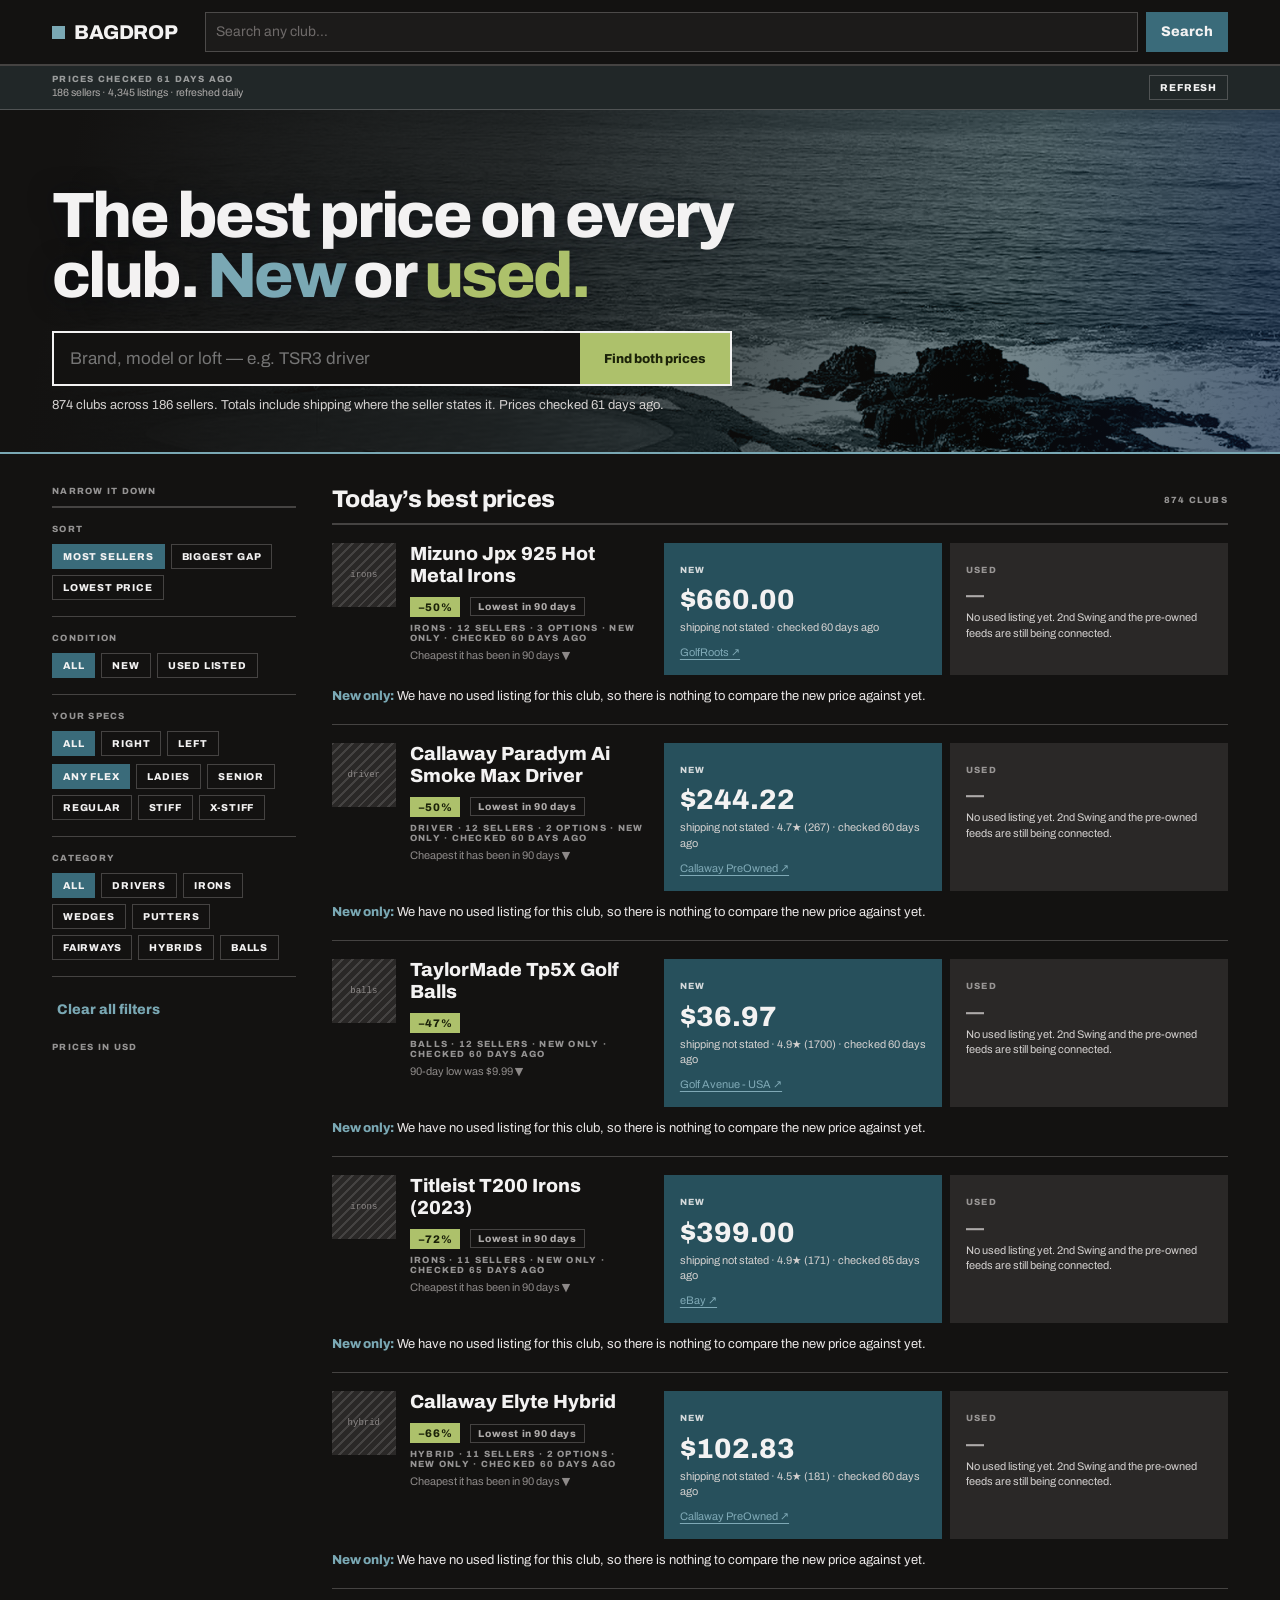
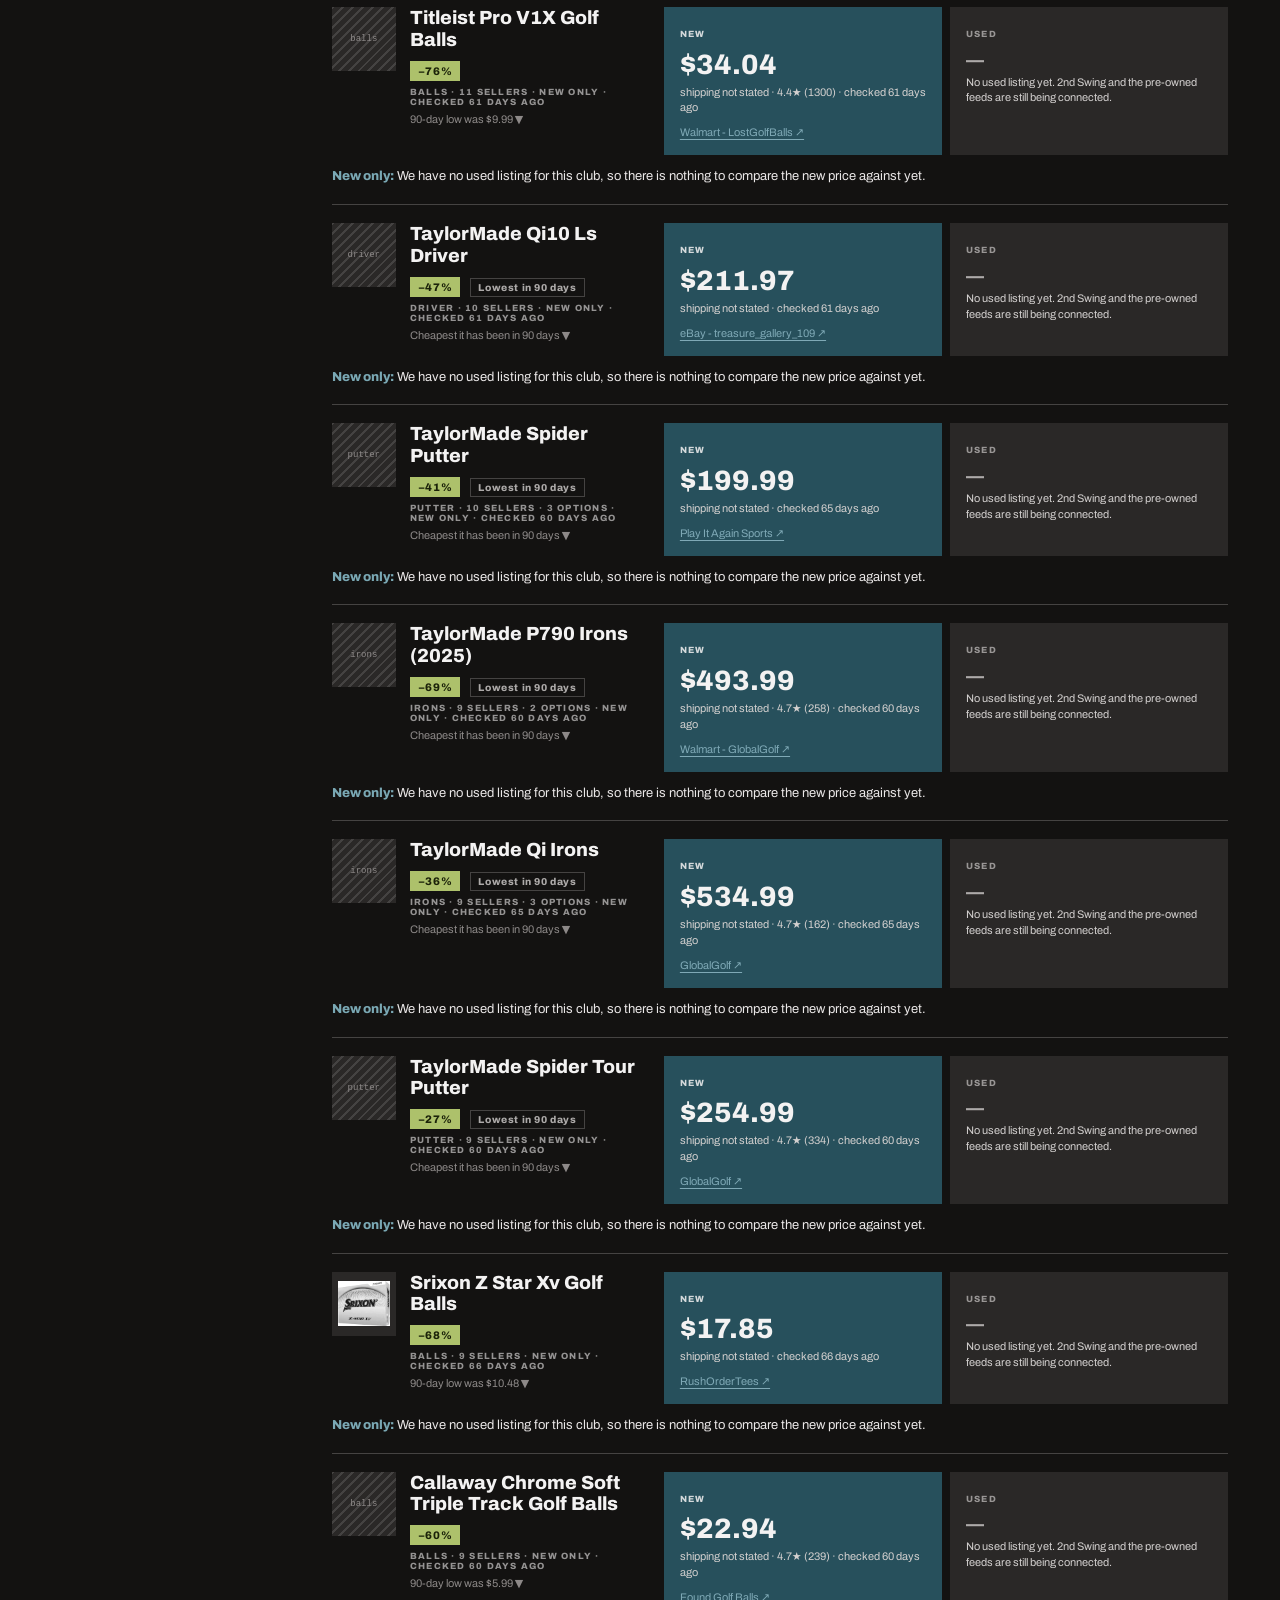
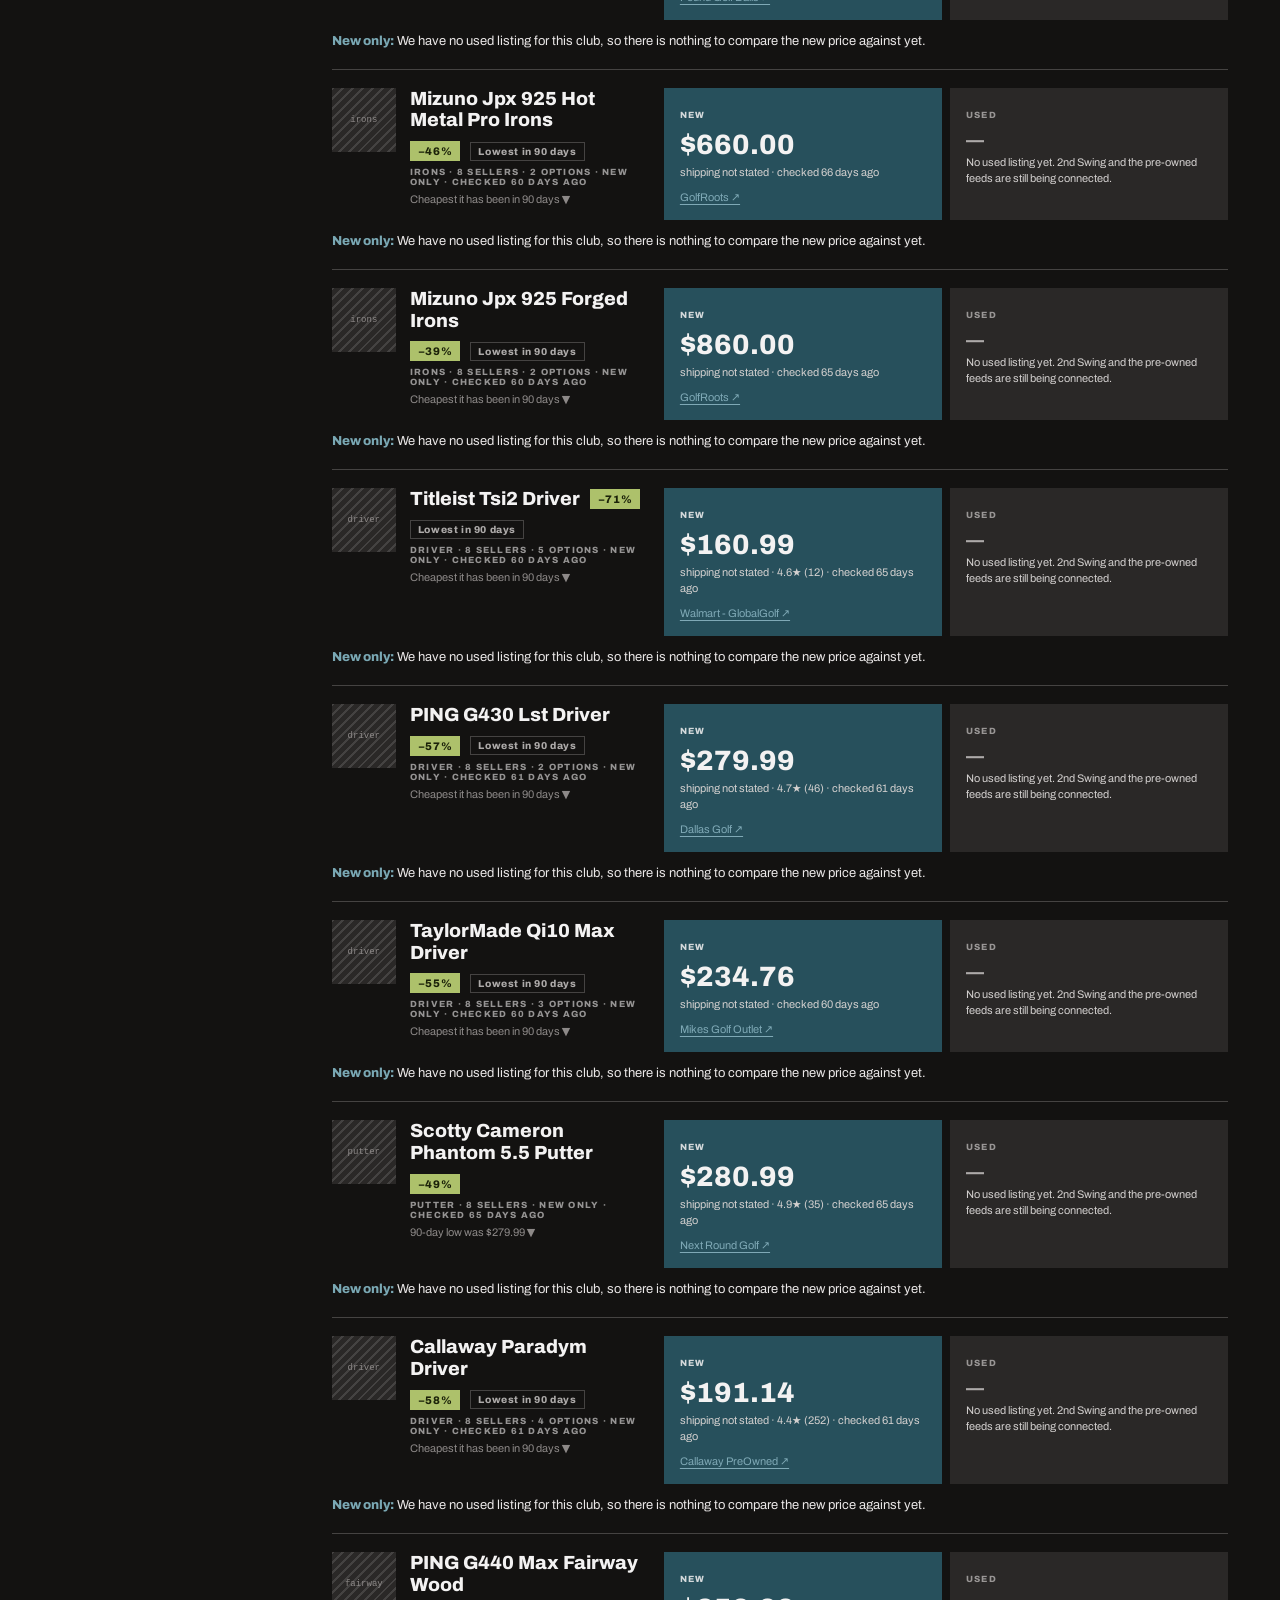
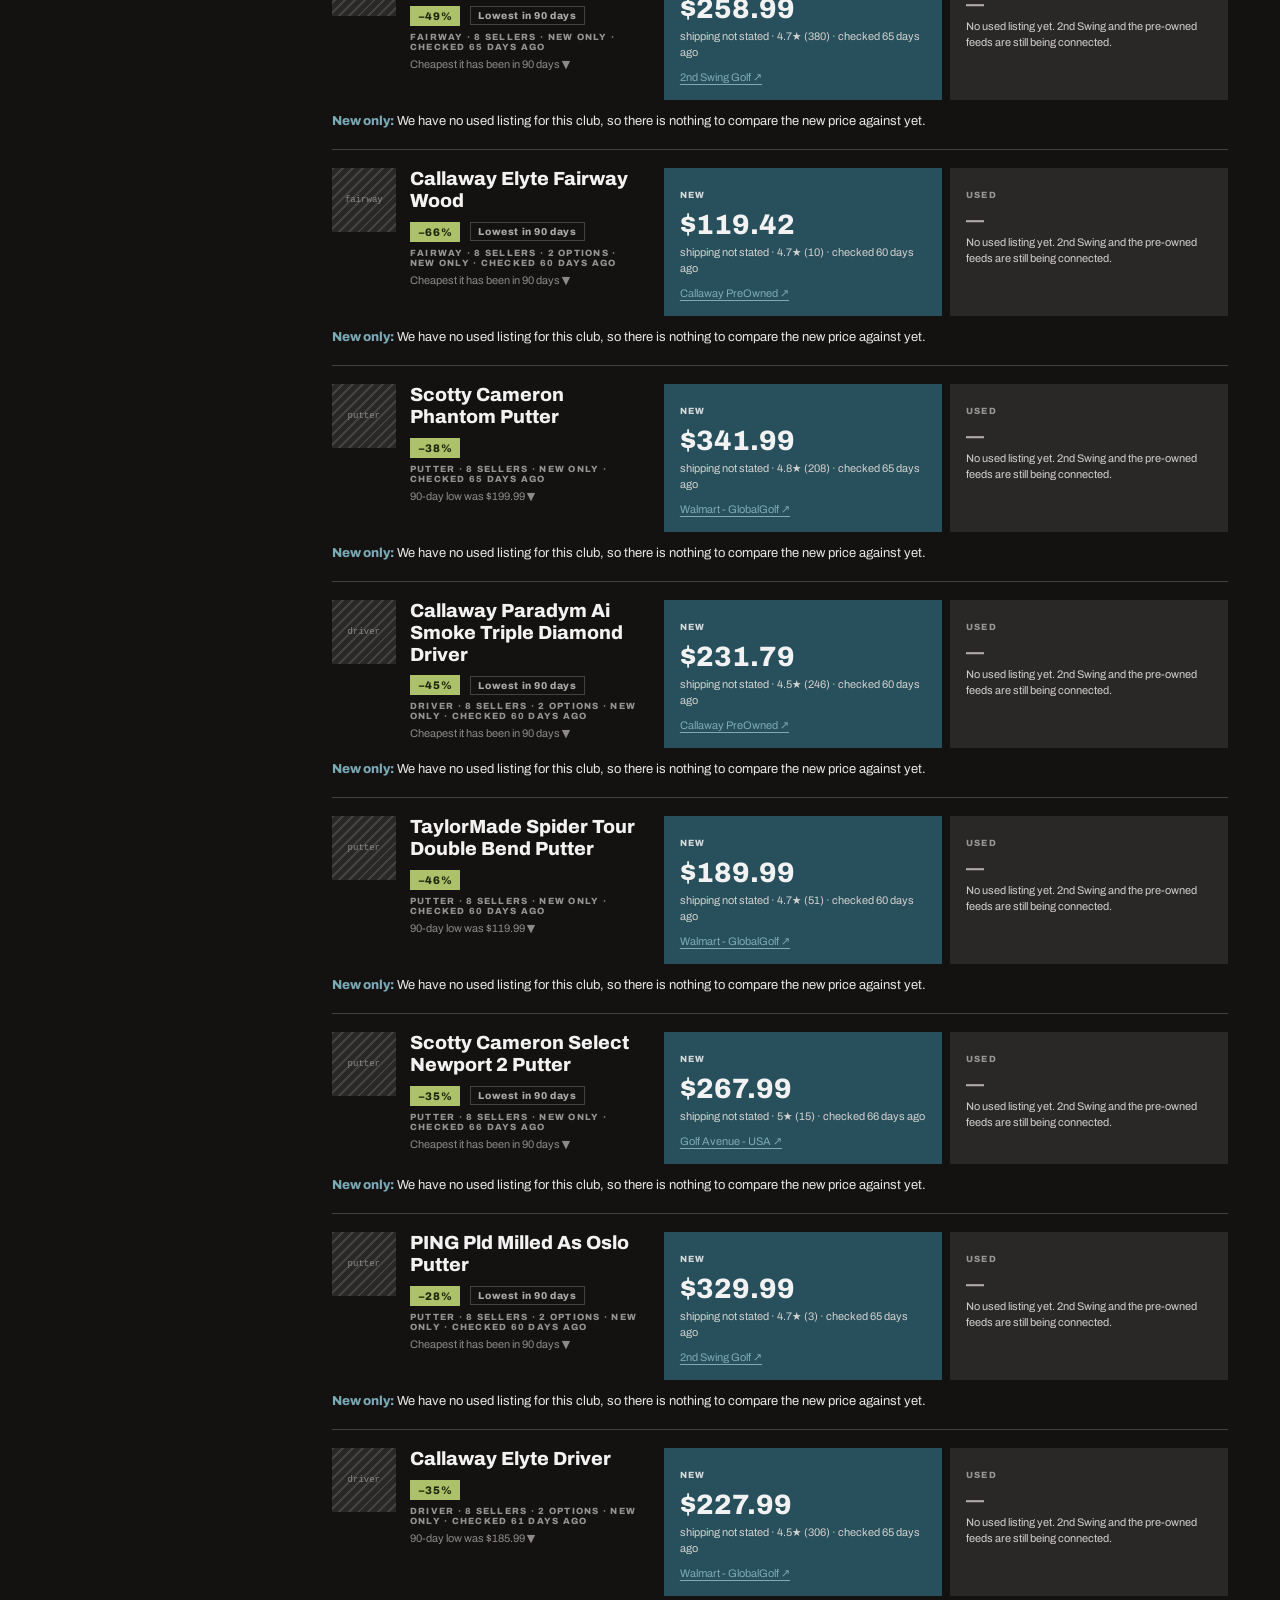
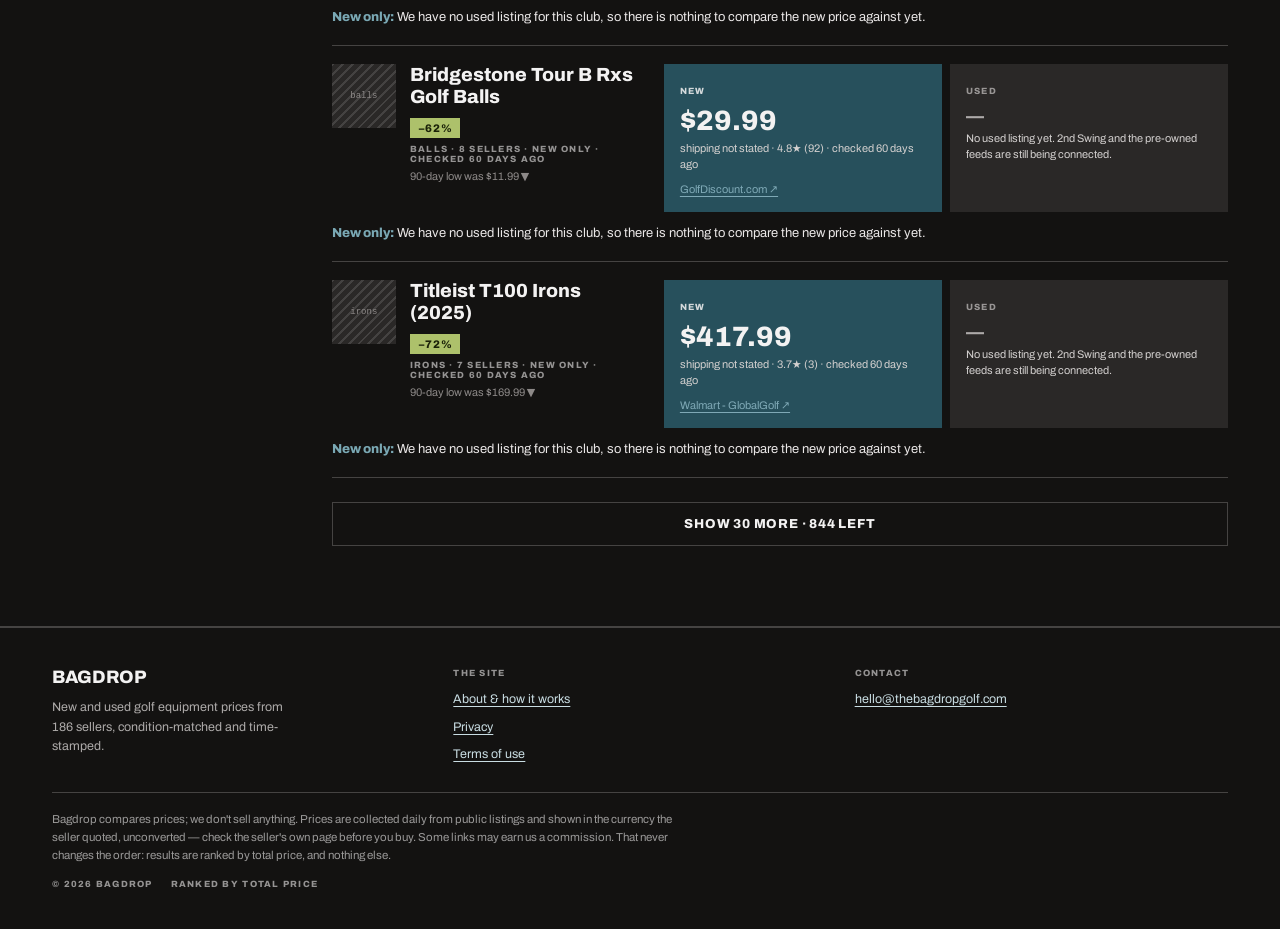
==== commit d4ed9532: "Update index.html" ====
--- a/site/index.html
+++ b/site/index.html
@@ -123,7 +123,12 @@
 .syncdetail{font:400 10.5px/1.4 var(--font);margin-top:2px;color:var(--n700)}
 
 /* — hero — */
-.hero{position:relative;isolation:isolate;overflow:hidden;
+/* No overflow:hidden here. The typeahead is a child of the hero and has to
+   hang below it; clipping the hero clips the dropdown. The three background
+   layers are all inset:0, so there is nothing to clip anyway — and z-index
+   lifts the hero's stacking context above the feed, which the price panels
+   would otherwise paint over. */
+.hero{position:relative;isolation:isolate;z-index:2;
   border-bottom:2px solid var(--color-accent);
   padding:min(76px,9vw) 0 min(40px,5vw)}
 .hero::before,.hero::after{content:"";position:absolute;inset:0}
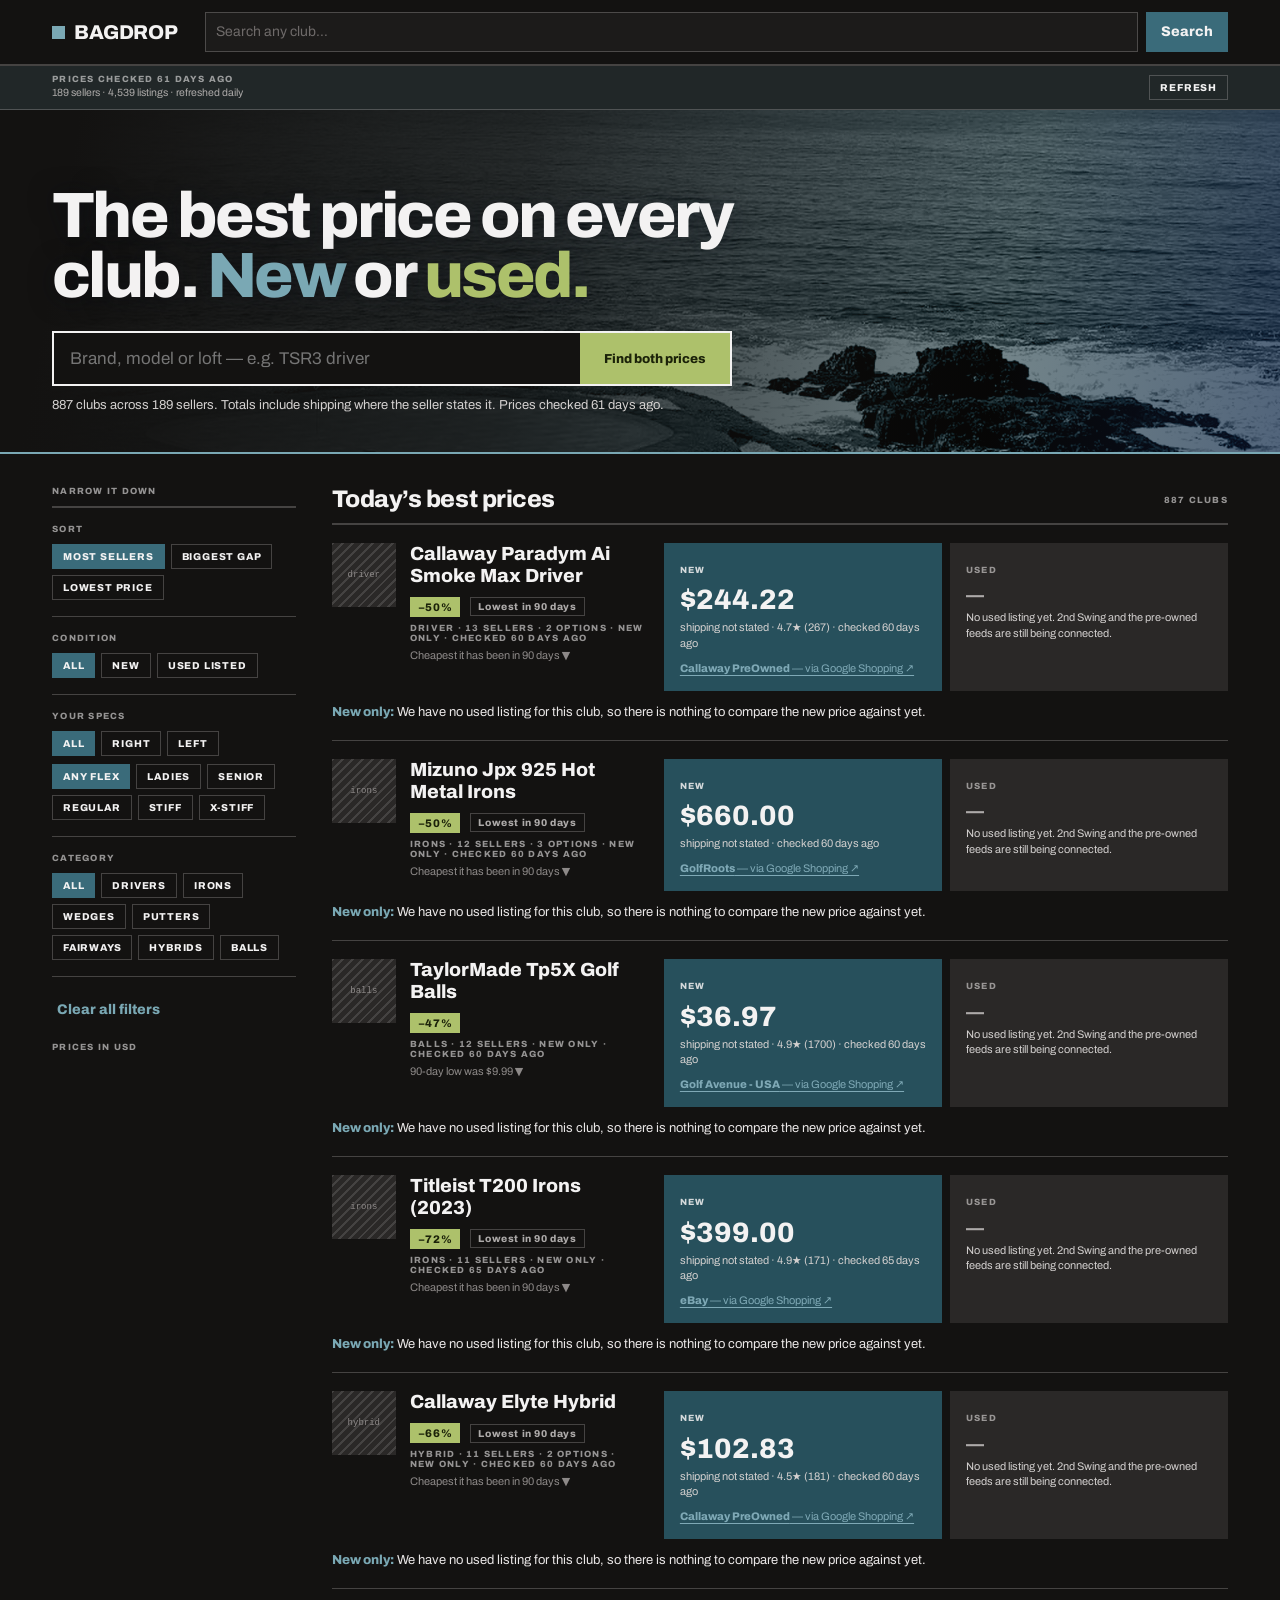
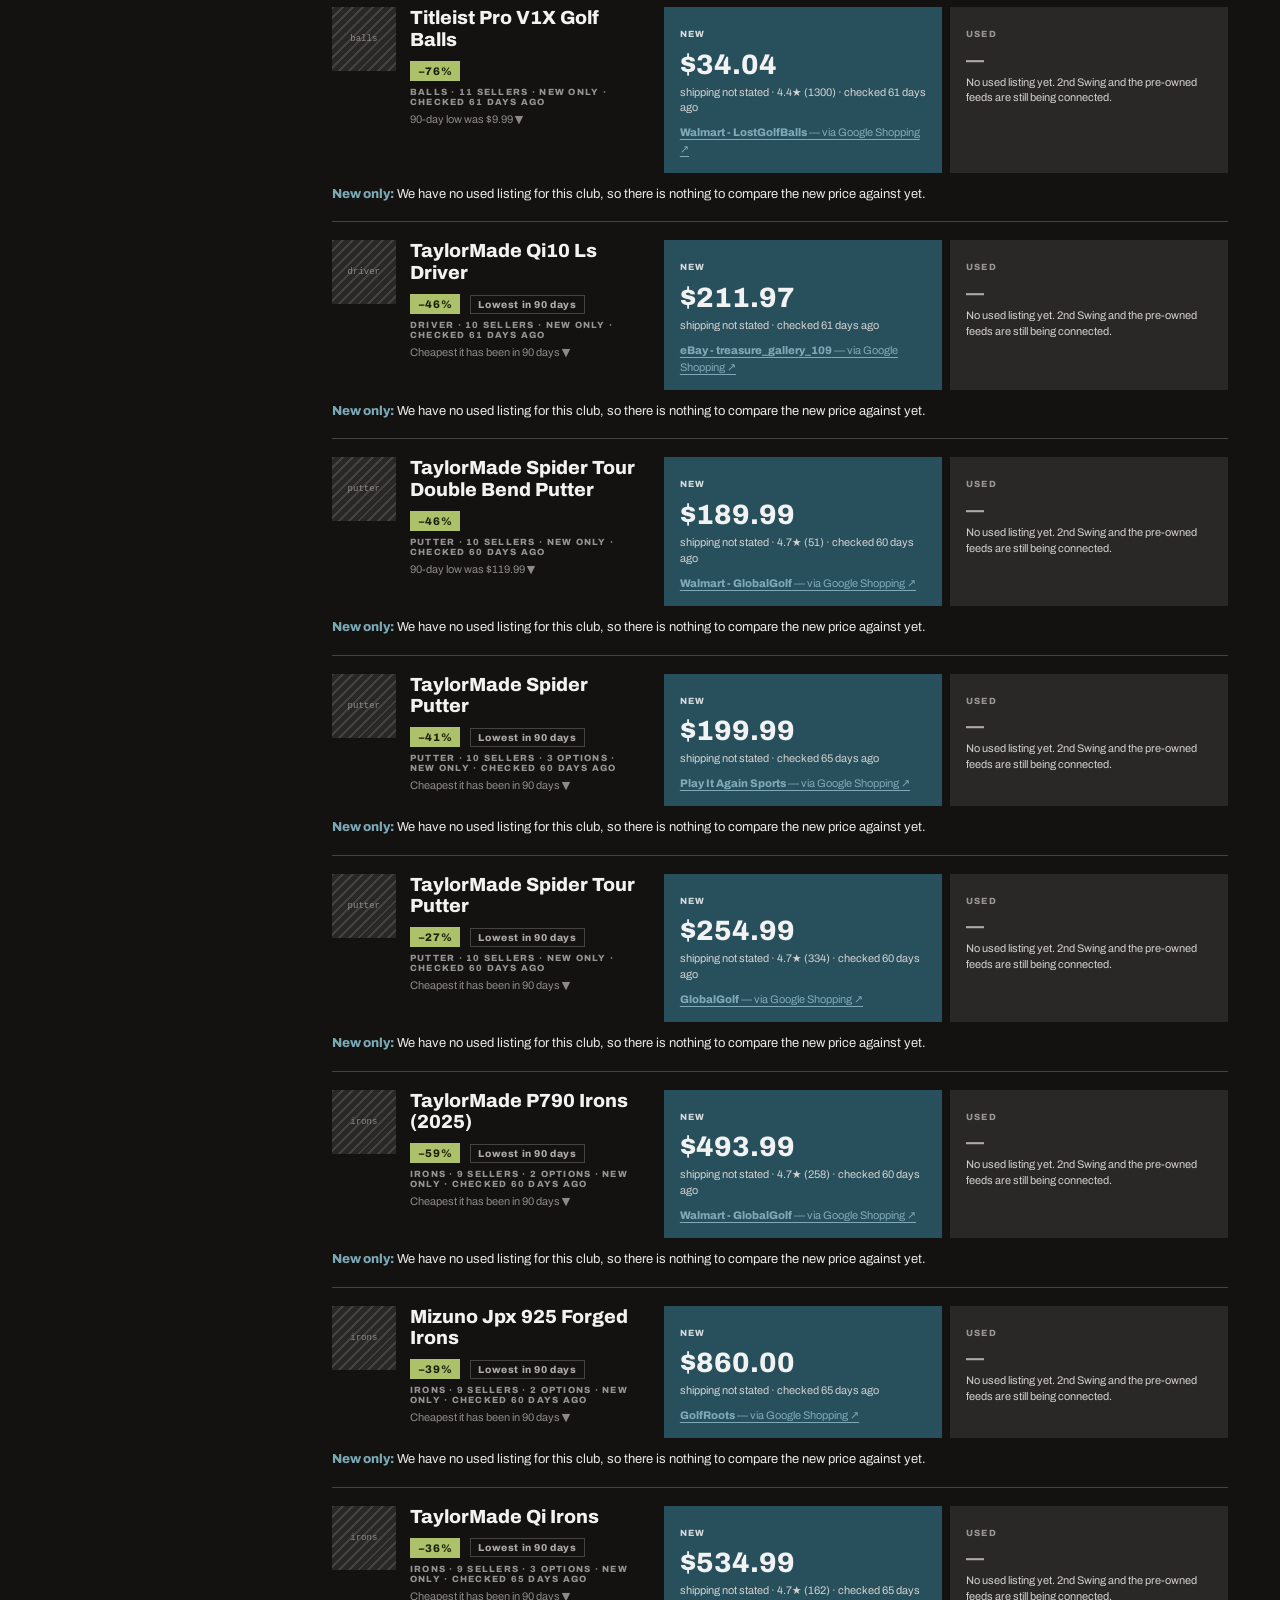
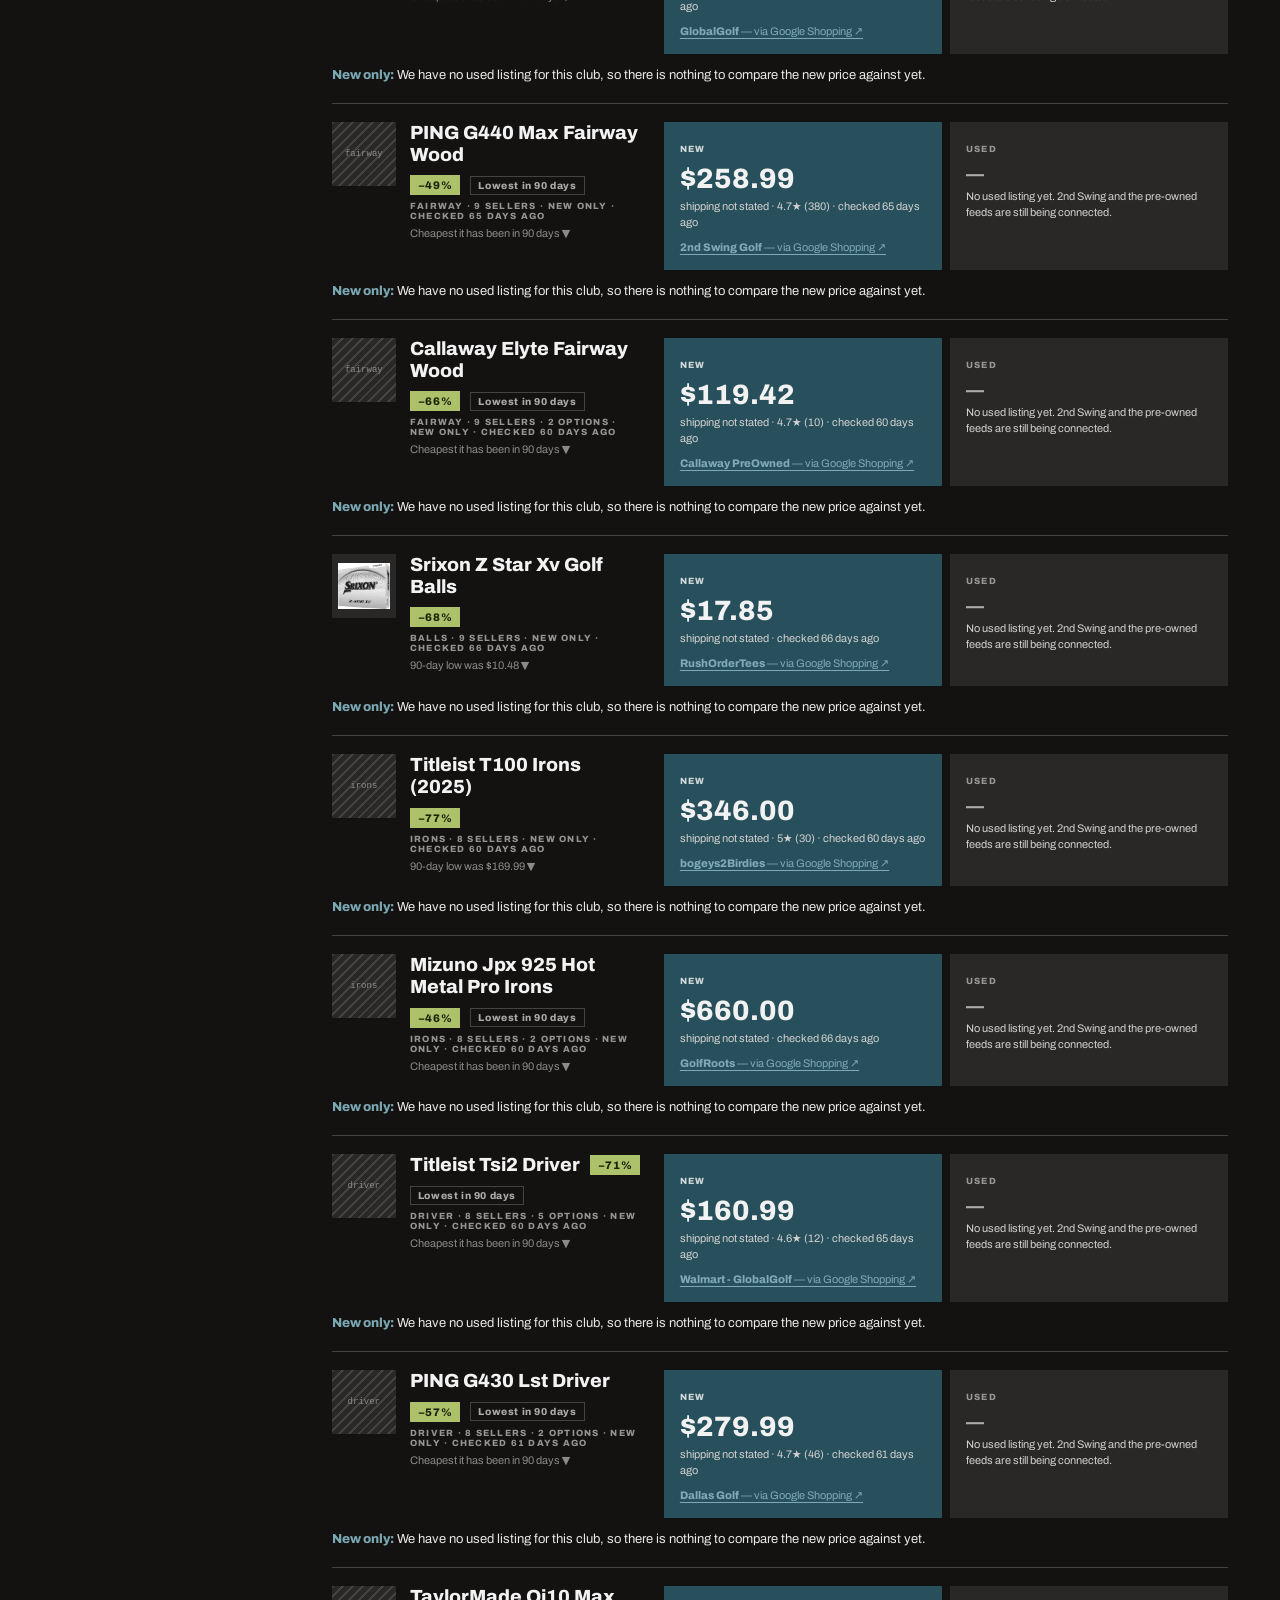
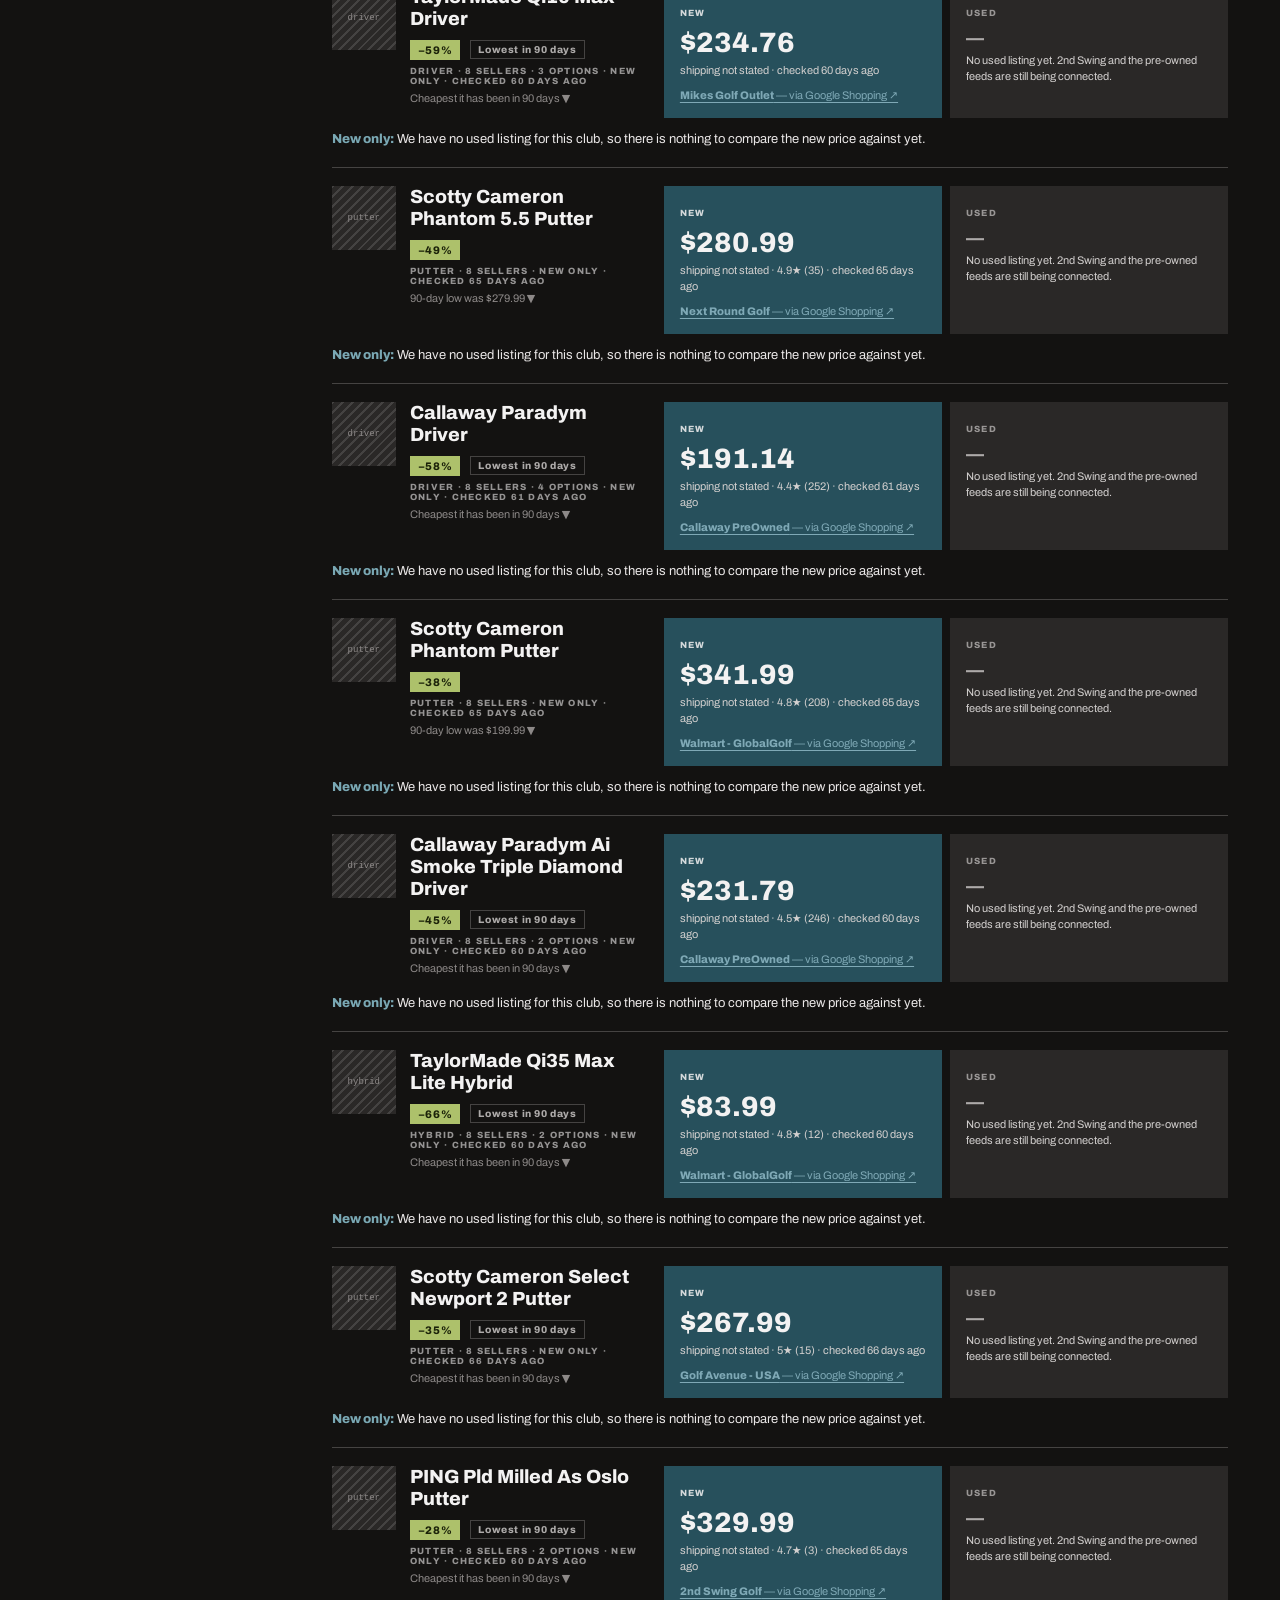
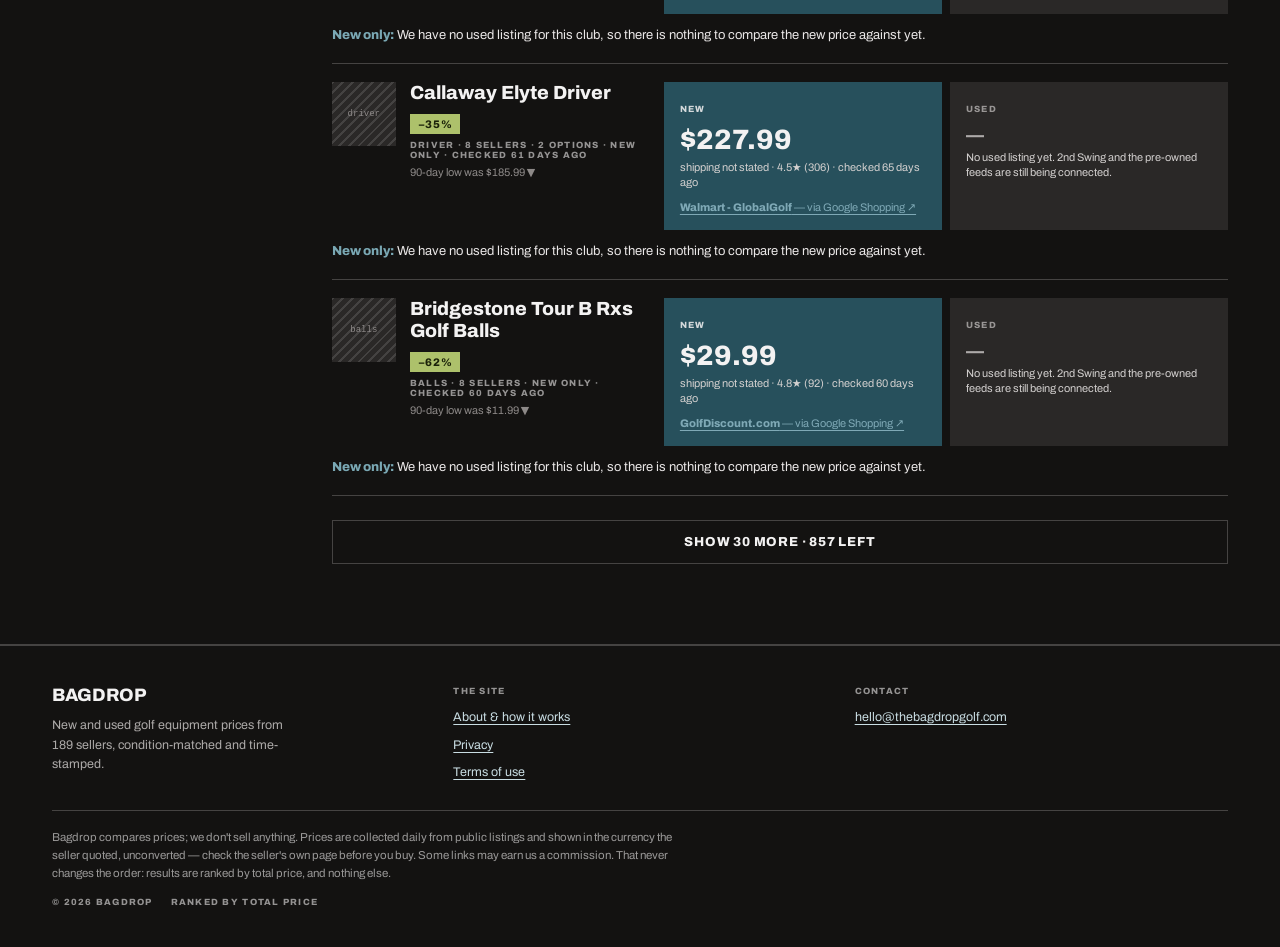
==== commit 73f1284c: "Update index.html" ====
--- a/site/index.html
+++ b/site/index.html
@@ -235,6 +235,7 @@
 .panel .amt{display:block;font:800 min(28px,6.5vw)/1 var(--font);margin-top:6px}
 .panel .line{display:block;font-size:11px;line-height:1.45;margin-top:6px;color:var(--n800)}
 .panel .shop{display:block;font-size:11px;margin-top:8px;text-decoration:underline}
+.panel .shop b{font-weight:800}
 .panel.p-new .shop{color:var(--accent-600)}
 .panel.p-used .shop{color:var(--used)}
 .panel .kick{color:inherit;opacity:.85}
@@ -716,7 +717,8 @@
           '<td class="r"><span class="total ' + cls + ' num">' + money(o.total, o.currency) +
             '</span><br>' + ship + '</td>' +
           '<td class="r"><a class="go" href="' + esc(o.url) +
-            '" target="_blank" rel="nofollow noopener sponsored">View</a></td>' +
+            '" target="_blank" rel="nofollow noopener sponsored">' +
+            (destination(o.url) ? "Find it" : "View") + '</a></td>' +
         '</tr>';
     }
     return html;
@@ -849,6 +851,27 @@
     return bits.join(" · ");
   }
 
+  // Who the link actually sends you to. Until a merchant feed lands, every
+  // url is a Google Shopping results page: the seller and the price are real,
+  // the destination is not. A row showing a seller's name over a link to
+  // Google reads as broken, so the label says where you will land and keeps
+  // the seller as the fact it is.
+  function destination(url) {
+    var host = "";
+    try { host = new URL(url, location.href).hostname.replace(/^www\./, ""); }
+    catch (e) { return null; }
+    if (/(^|\.)google\./.test(host)) return "Google Shopping";
+    return null;
+  }
+
+  function shopLine(o) {
+    var via = destination(o.url);
+    return via
+      ? '<span class="shop"><b>' + esc(o.retailer) + '</b> \u2014 via ' +
+        esc(via) + ' \u2197</span>'
+      : '<span class="shop">' + esc(o.retailer) + ' \u2197</span>';
+  }
+
   function panel(side, o, win, c) {
     var cls = side === "new" ? "p-new" : "p-used";
     if (!o) {
@@ -863,7 +886,7 @@
     var badge = win ? '<span class="badge">Best deal</span>' : "";
     var money_ = '<span class="amt num">' + money(o.total, o.currency) + '</span>' +
       '<span class="line">' + esc(offerFacts(o)) + '</span>' +
-      '<span class="shop">' + esc(o.retailer) + ' ↗</span>';
+      shopLine(o);
     var link = '" target="_blank" rel="nofollow noopener sponsored">';
 
     // A grade is the seller's word, and the button that explains that cannot
